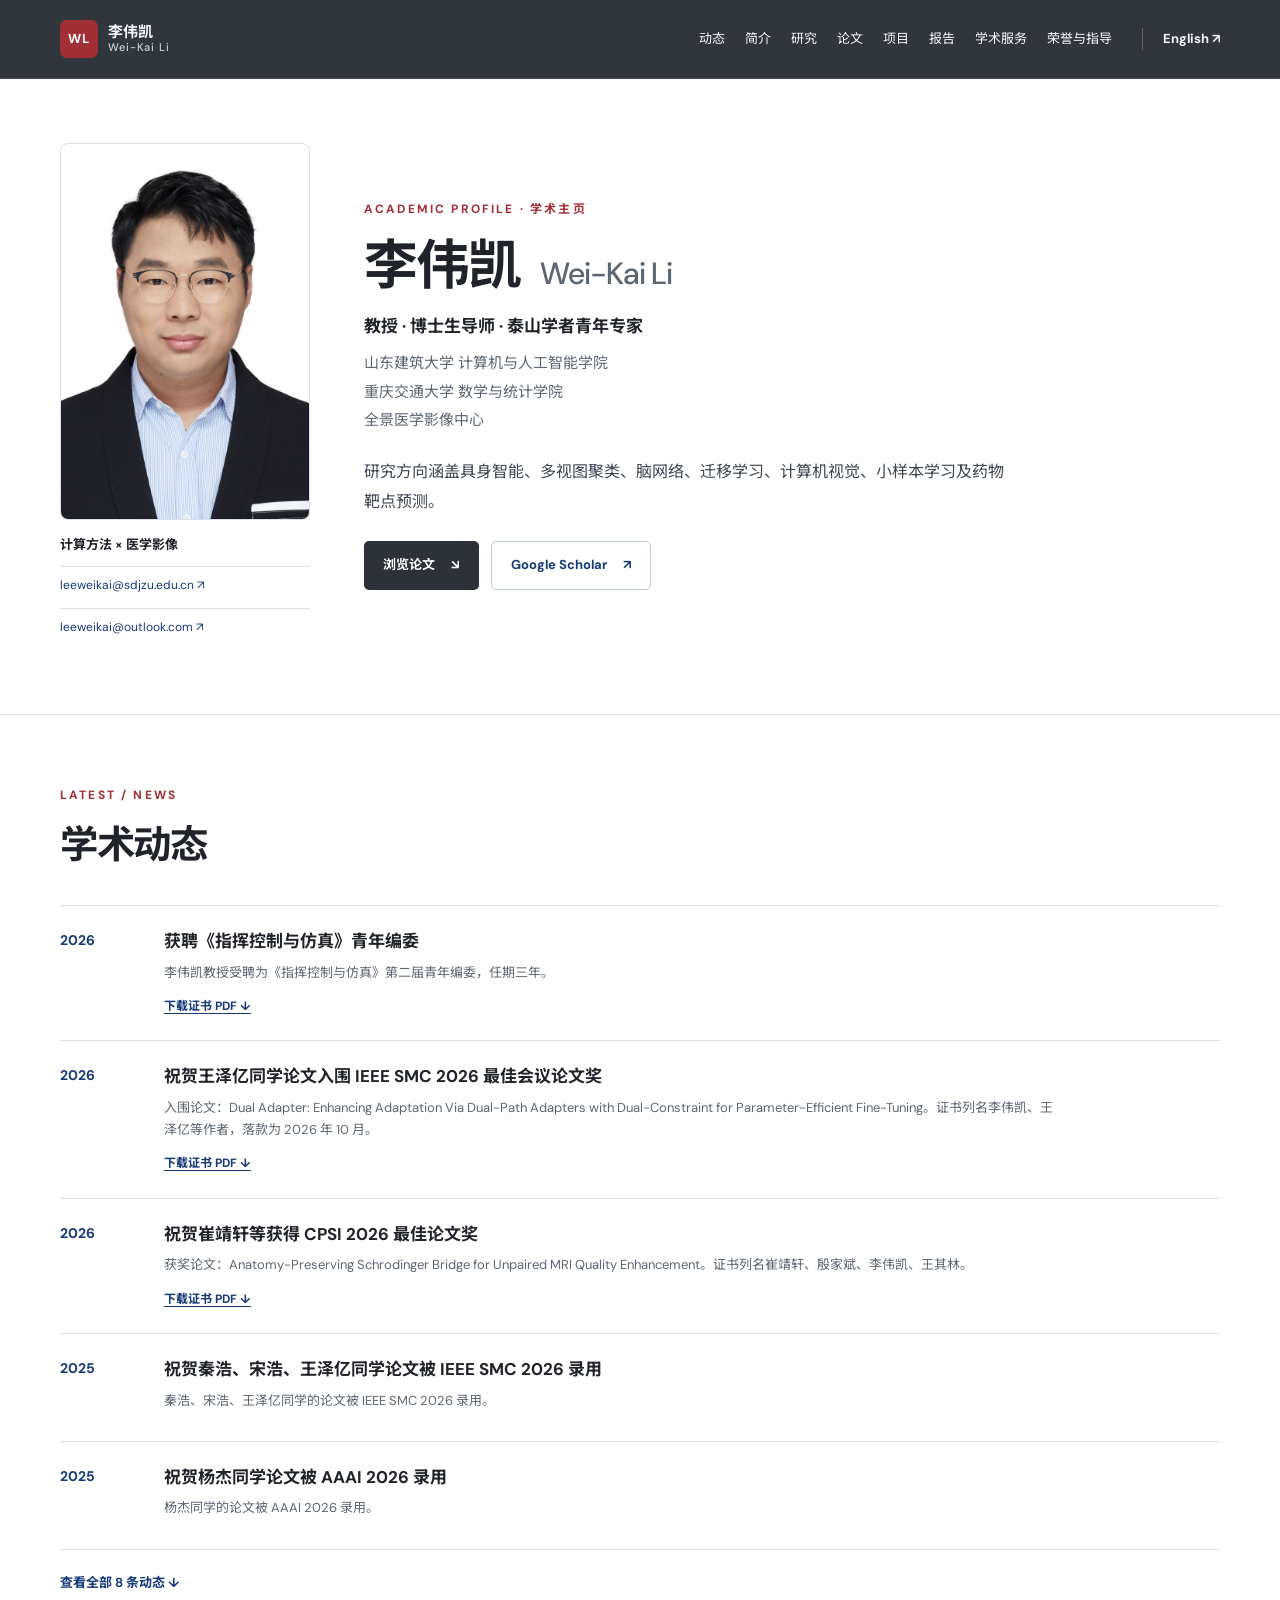
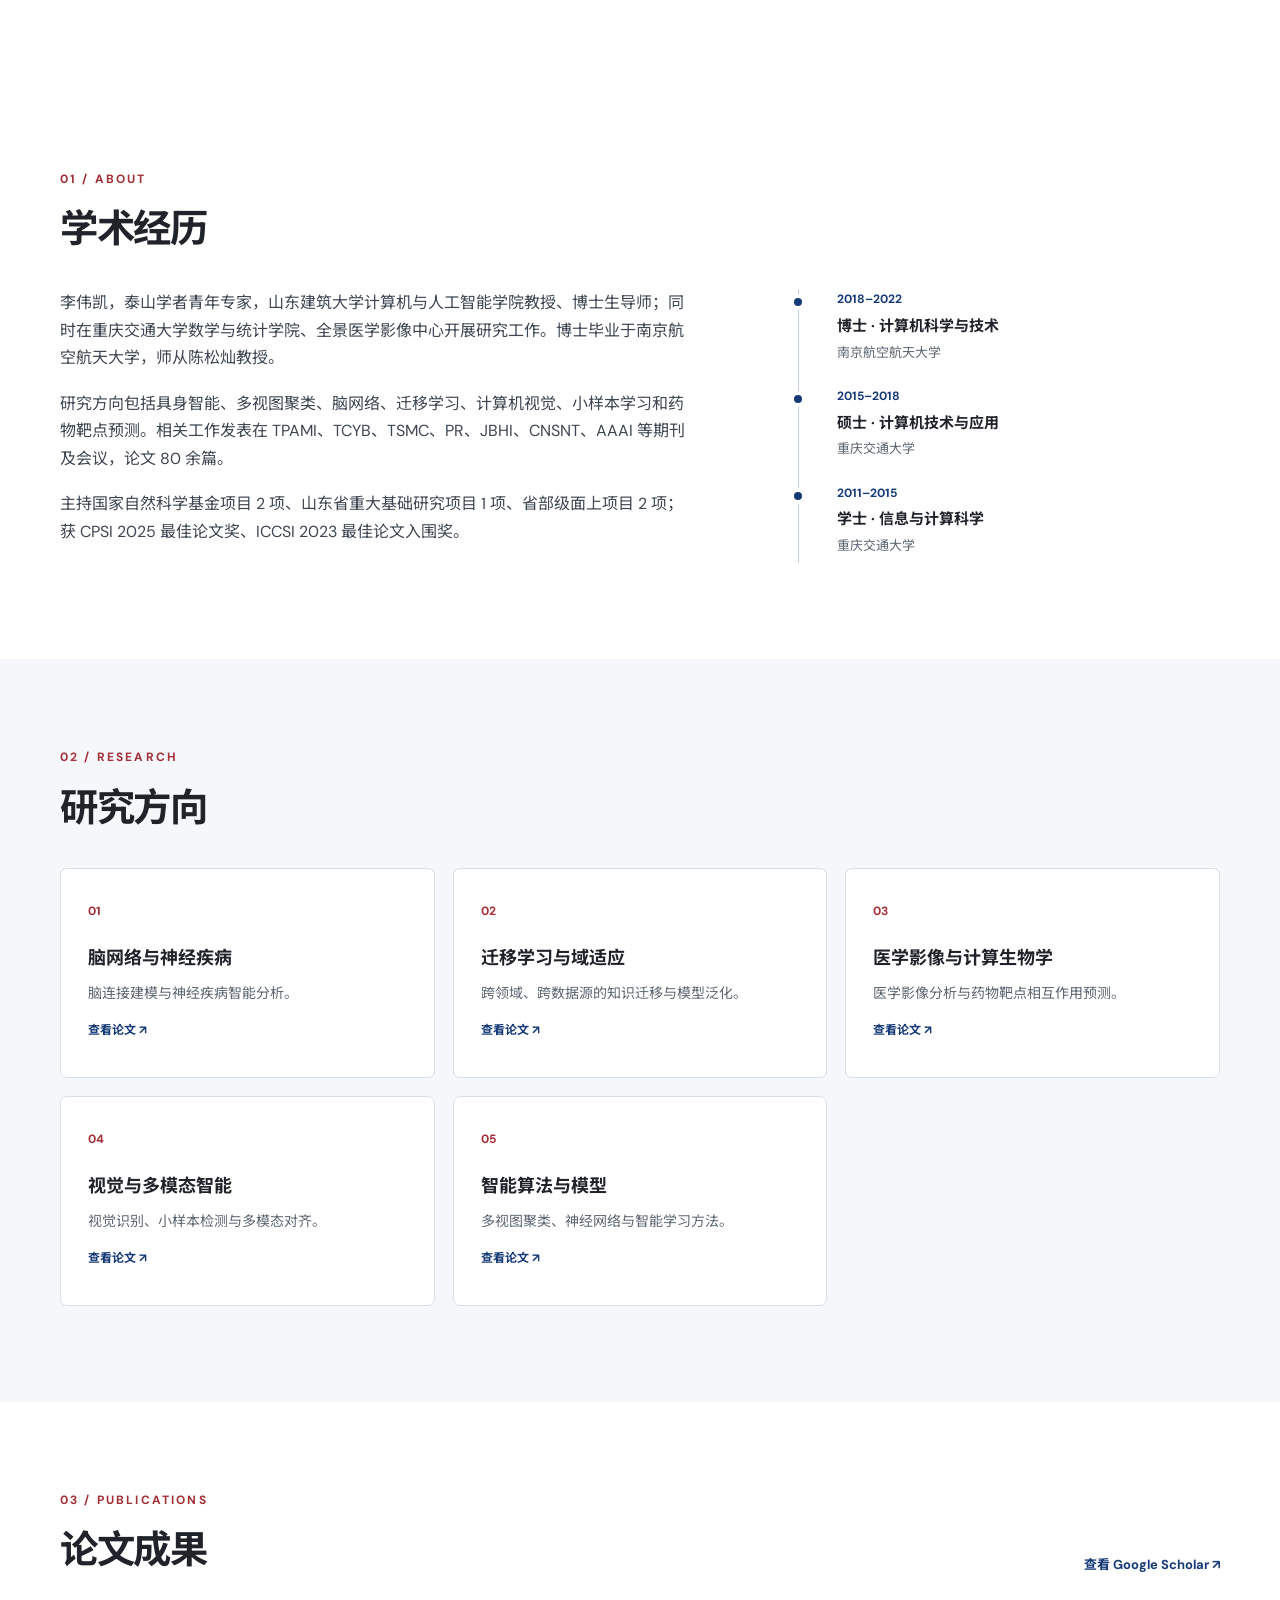
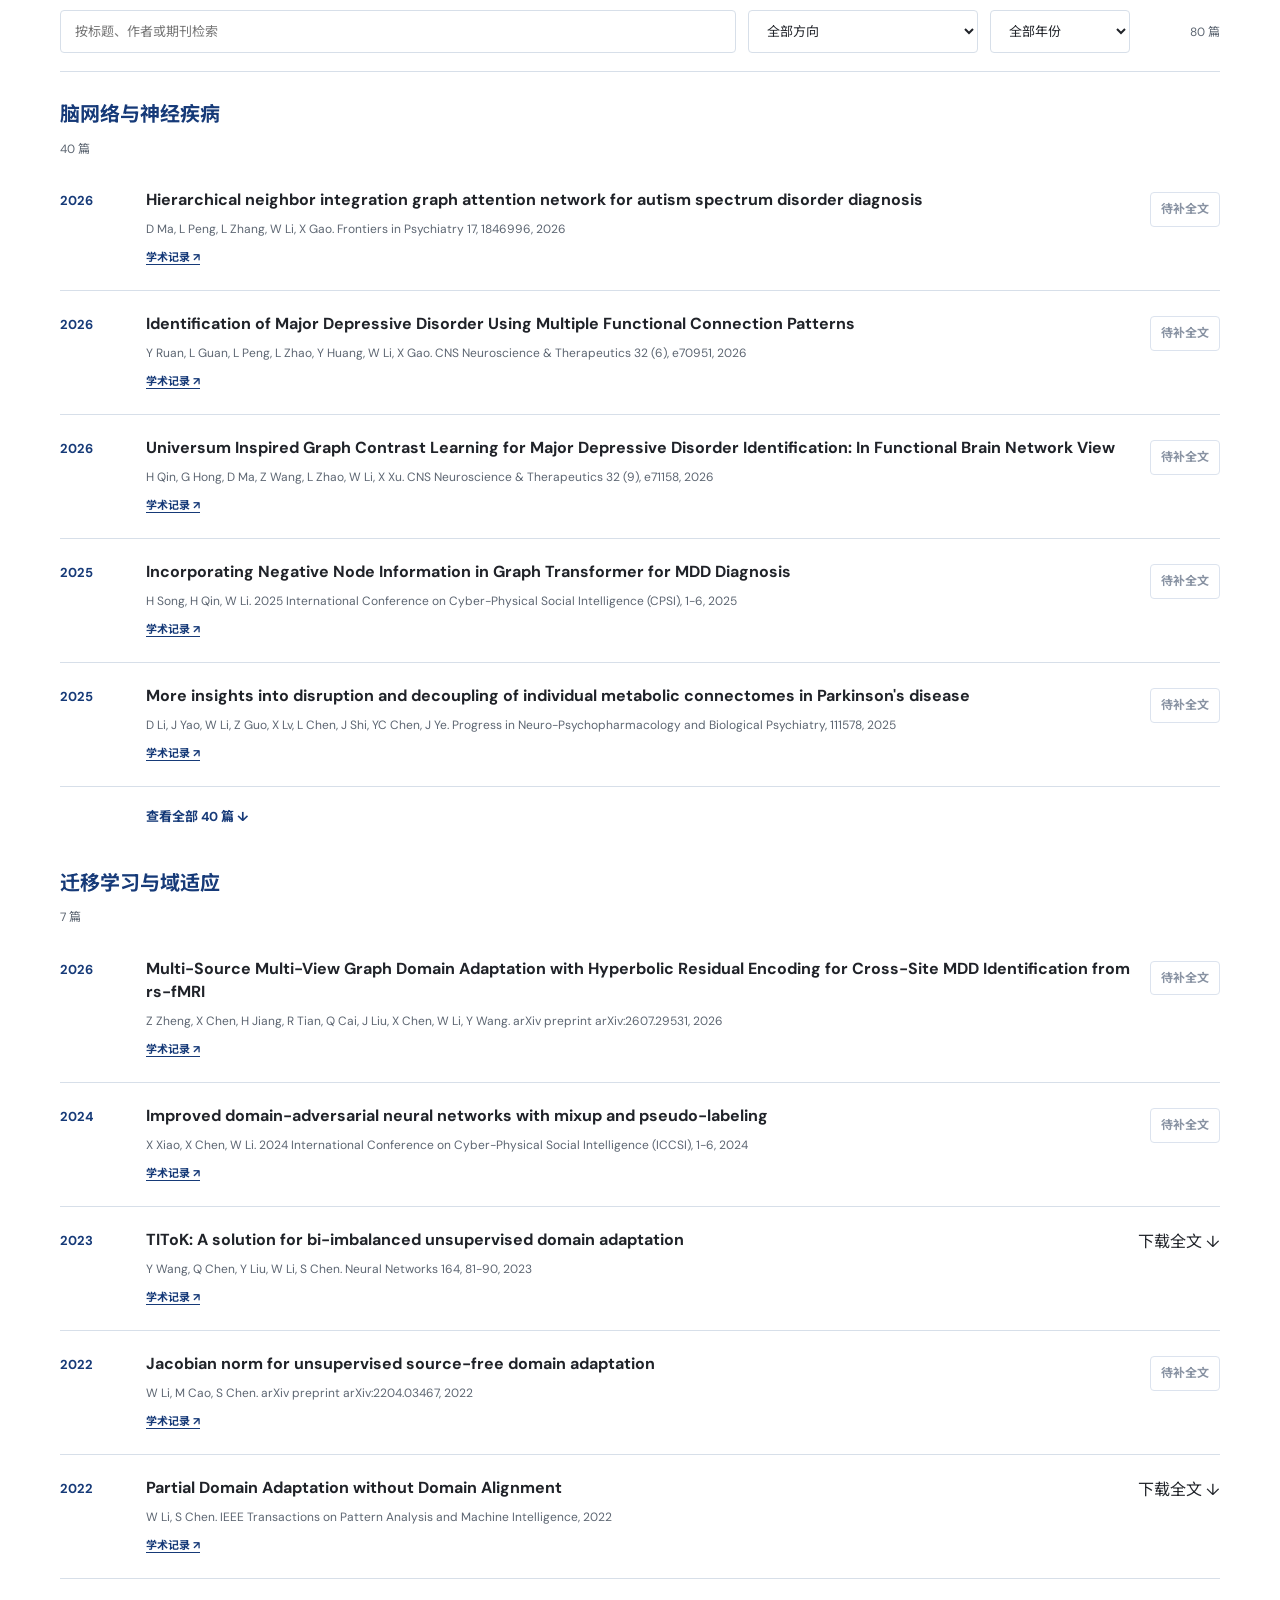
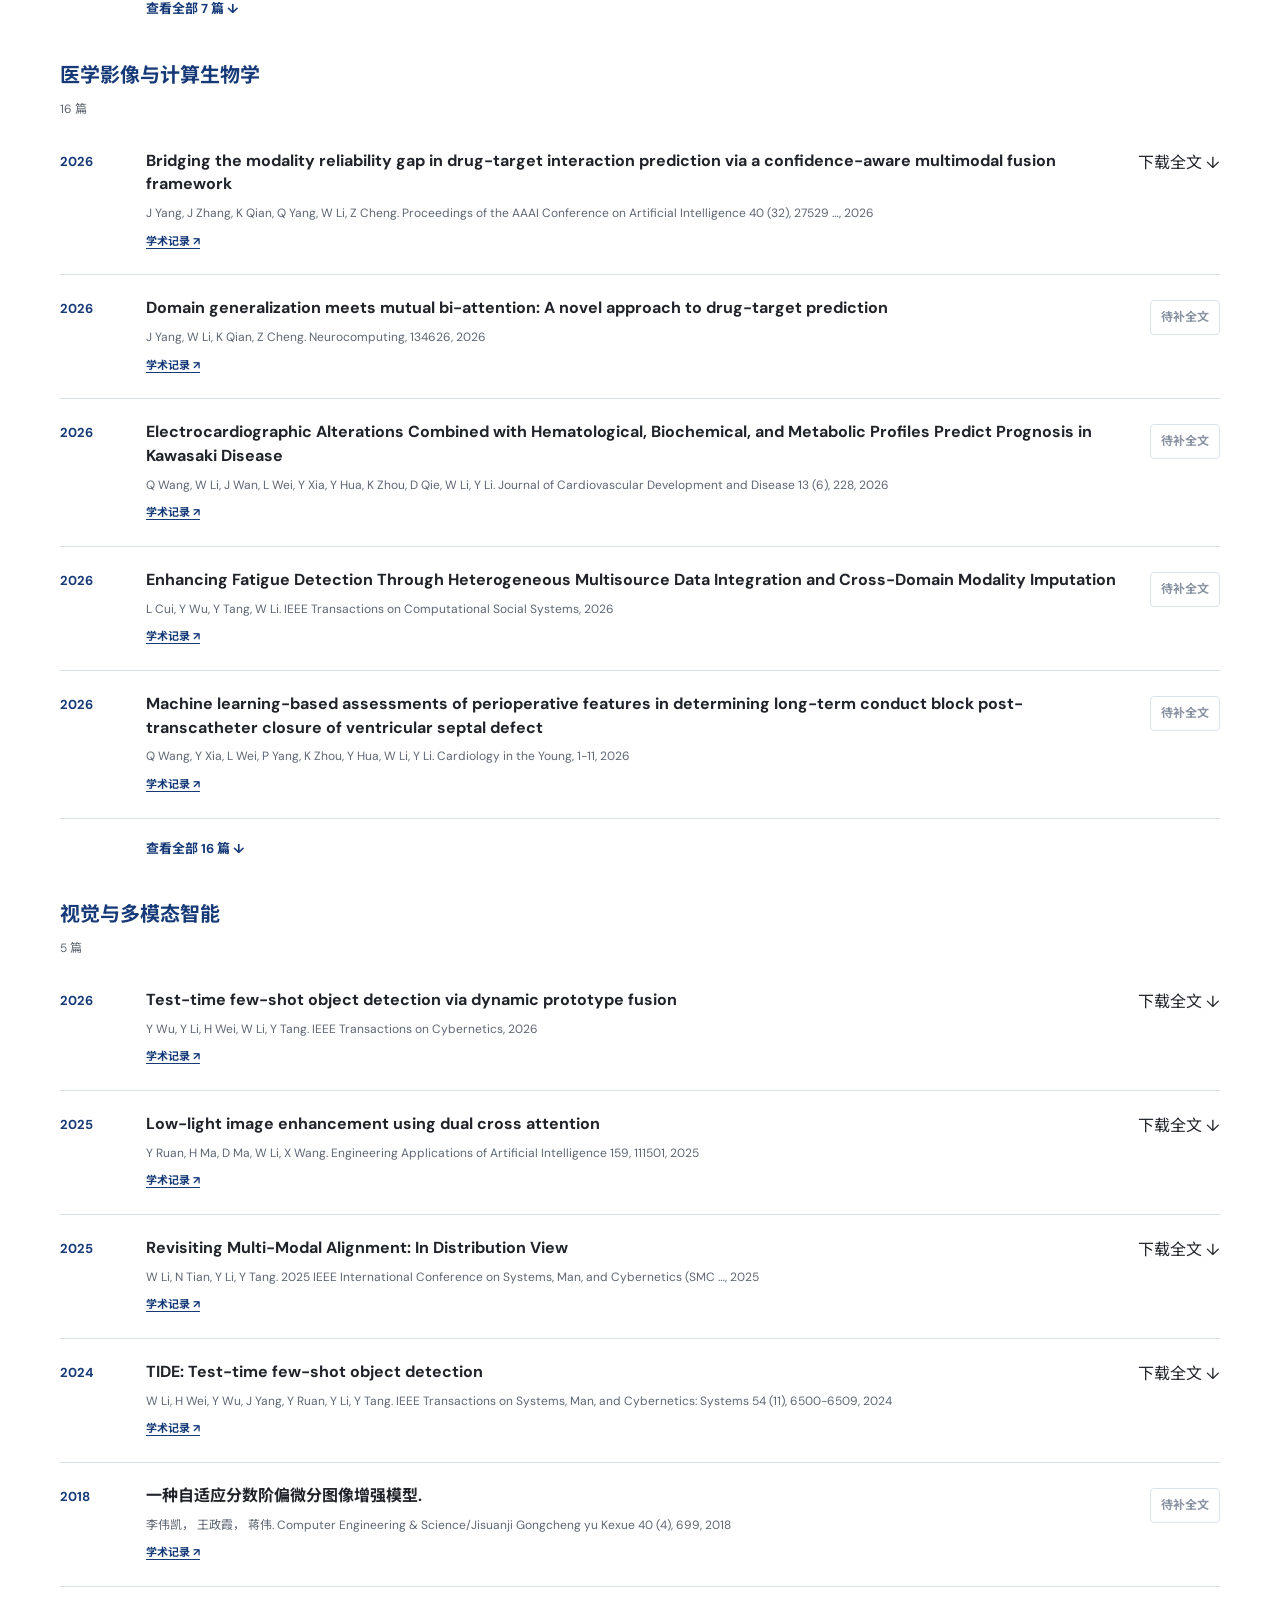
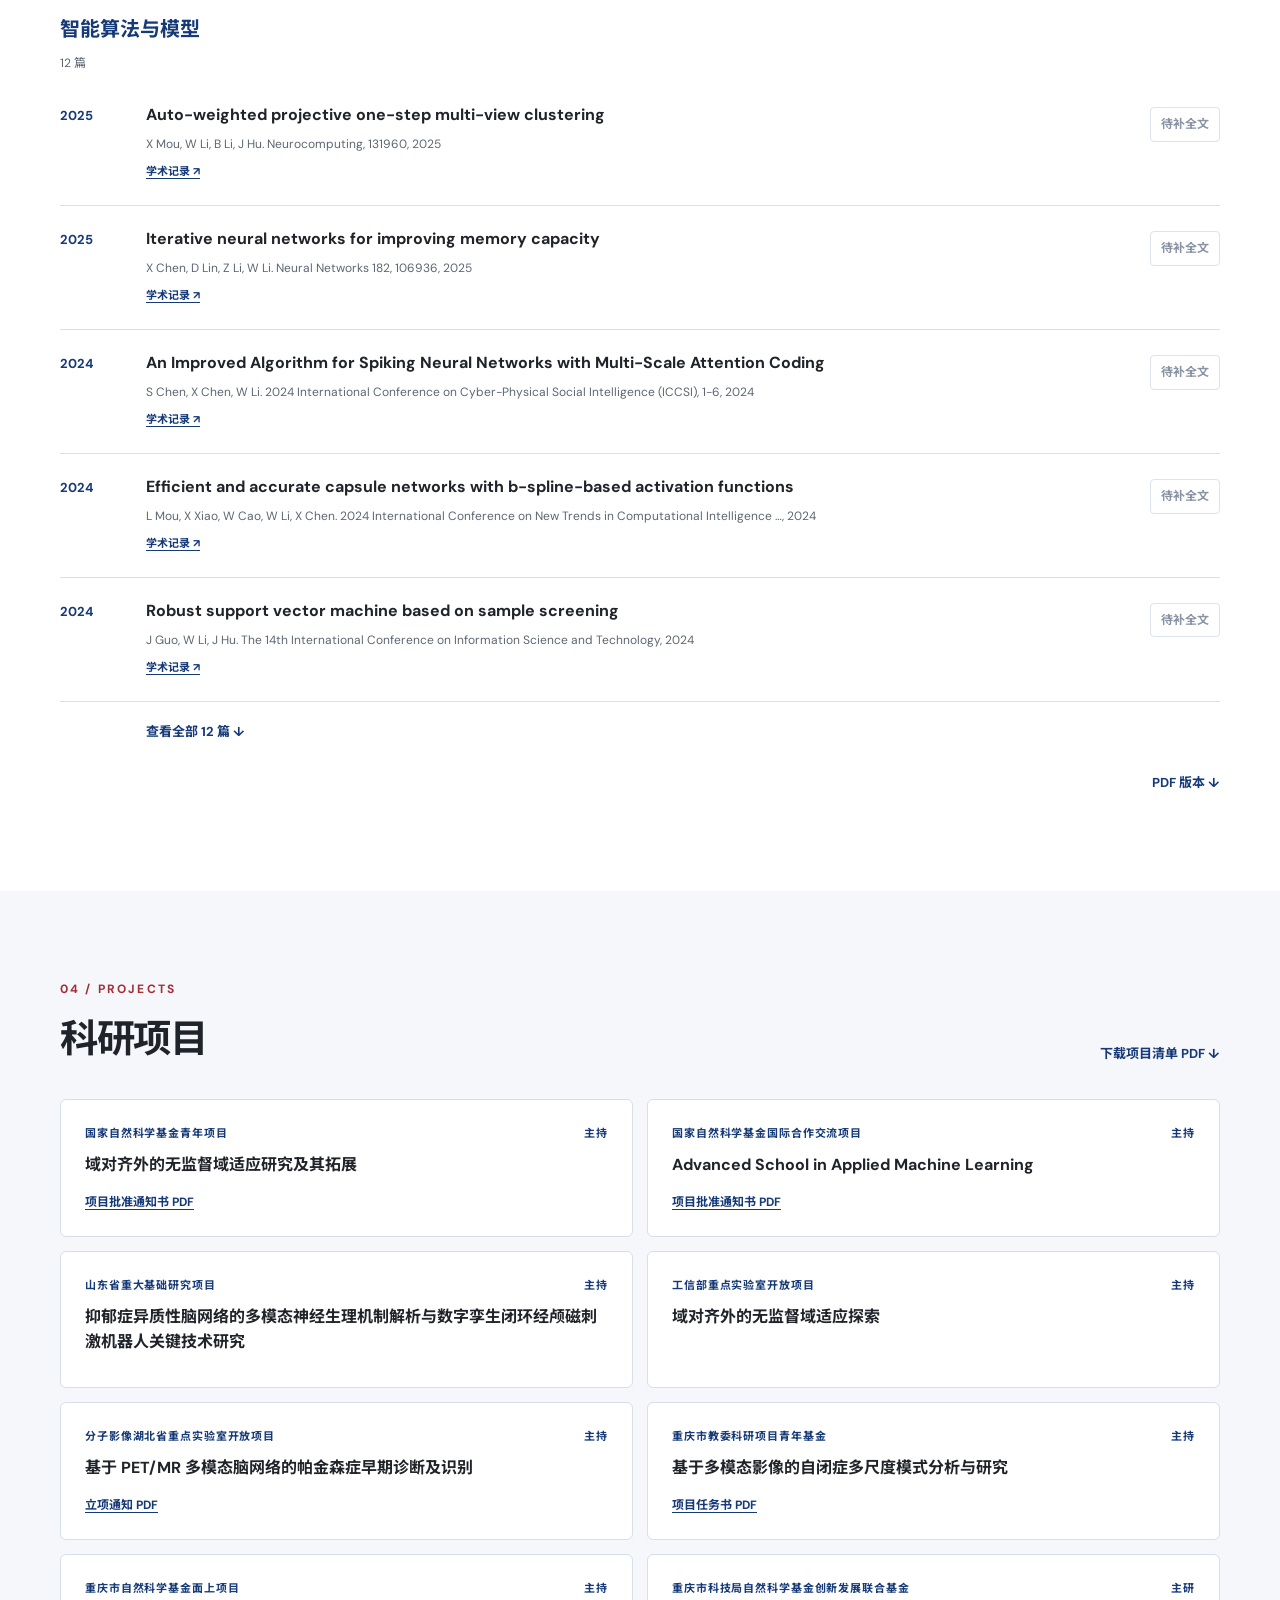
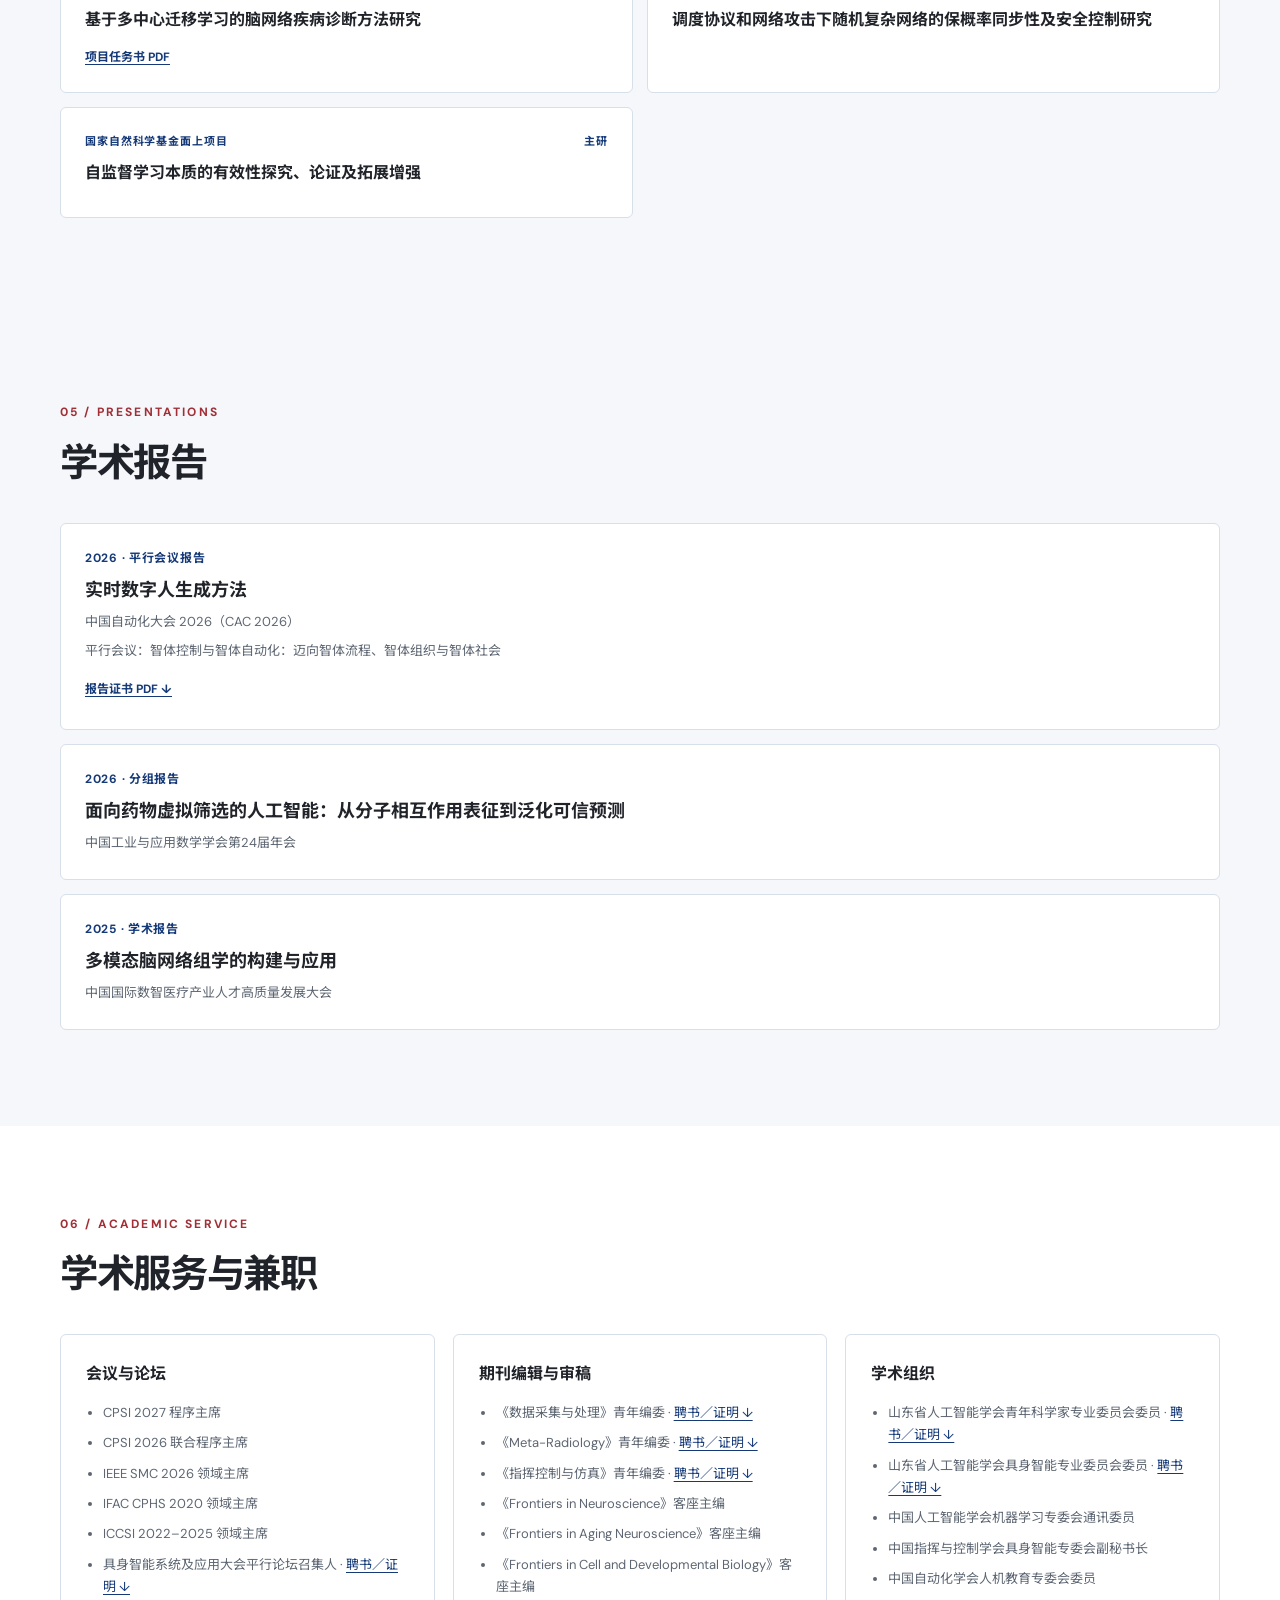
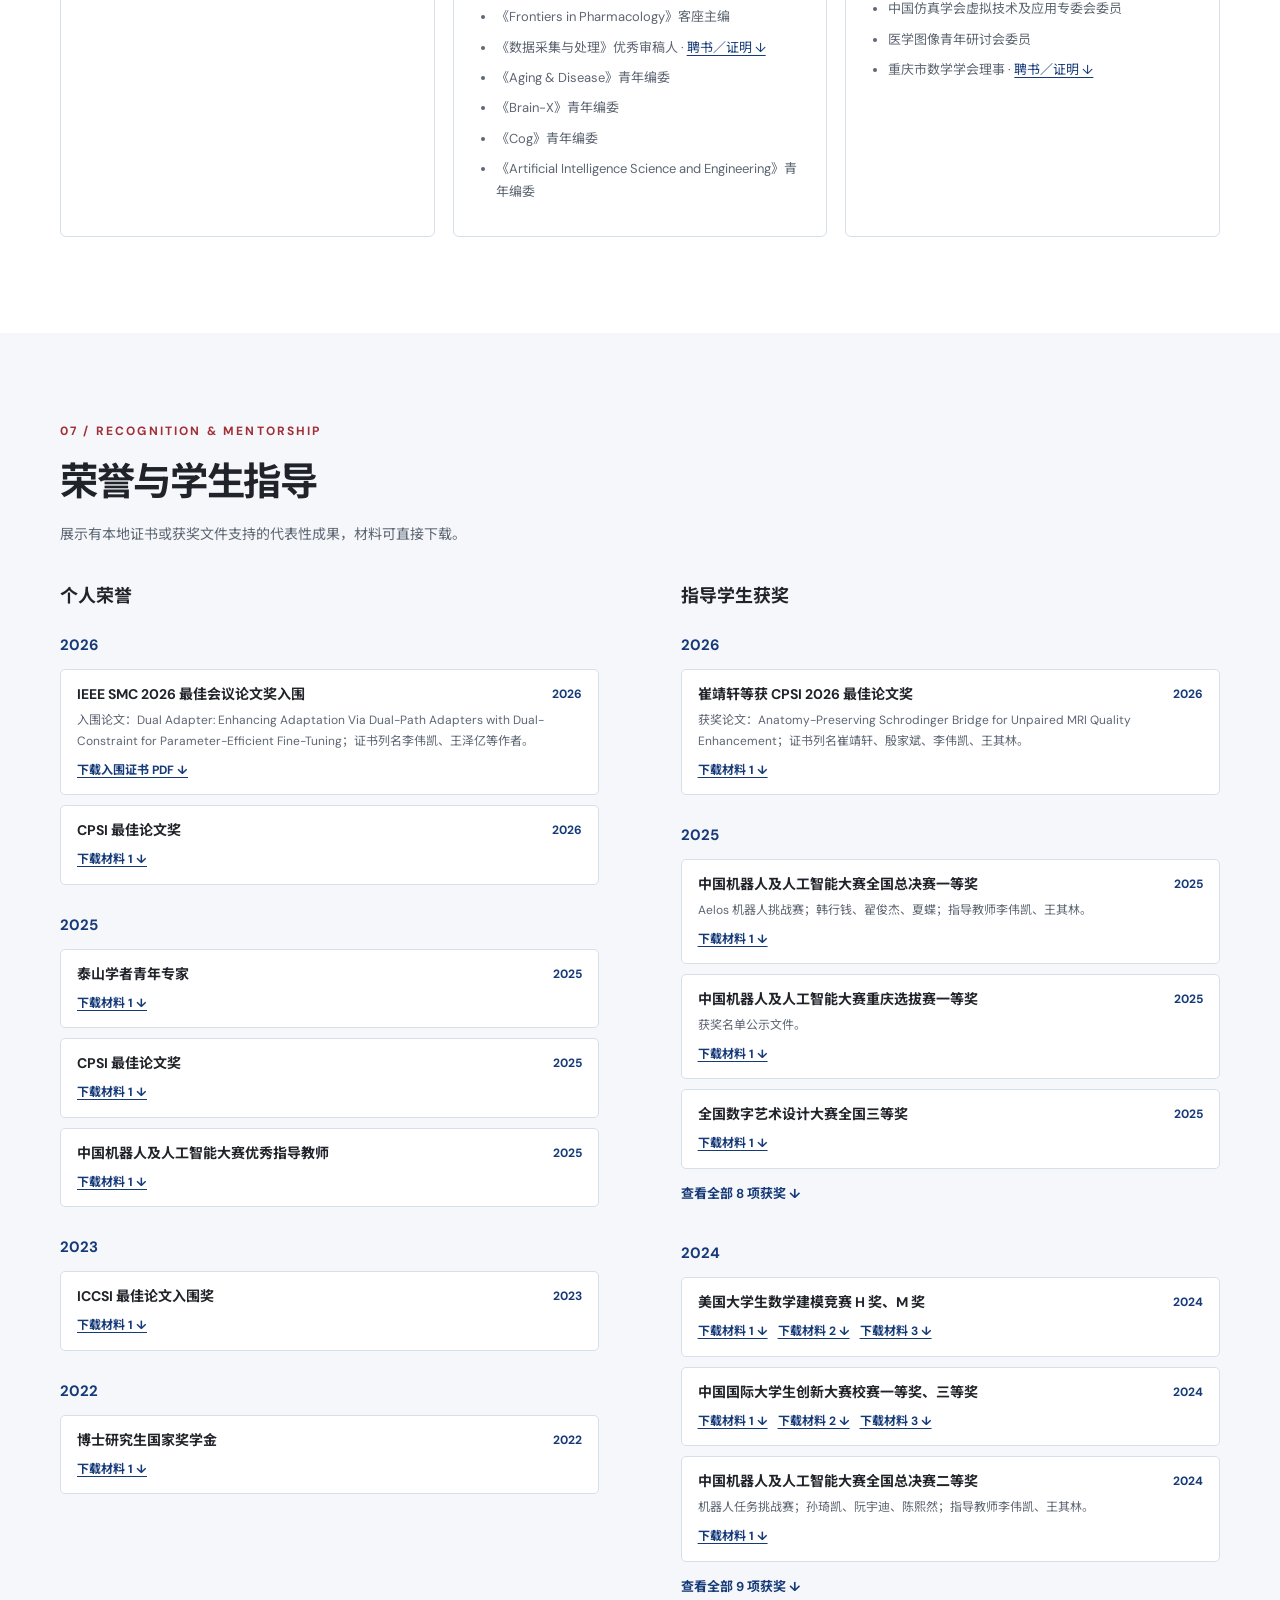
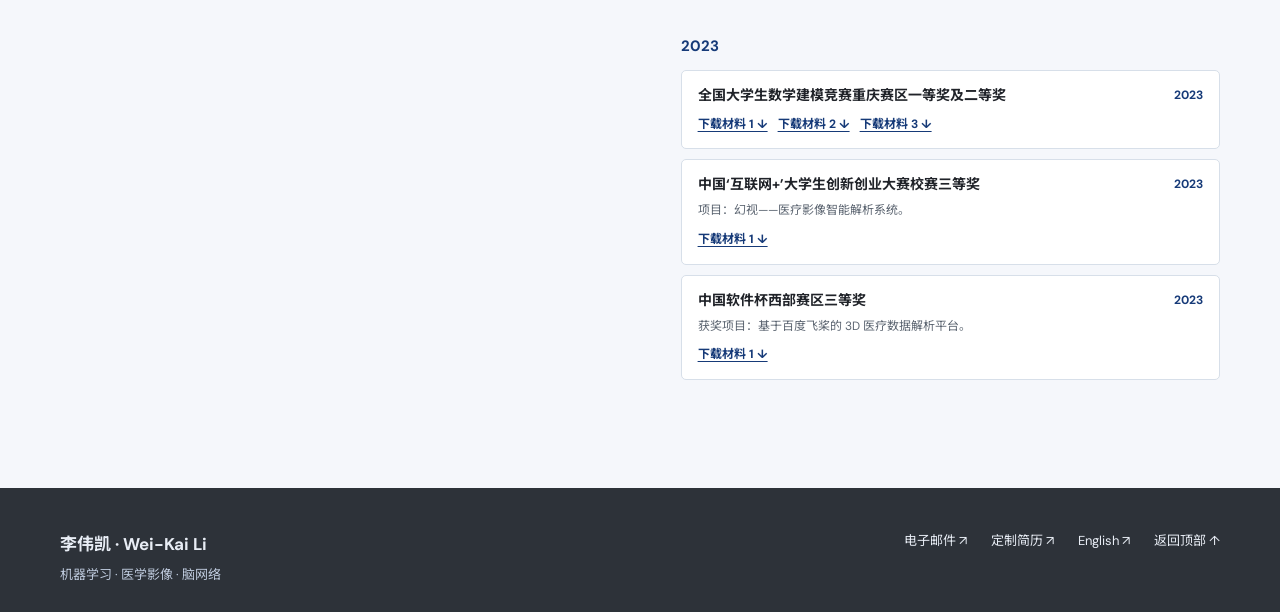
==== cn/index.html @ 5edfce04 "Correct digital healthcare conference presentation year to 2025" ====
<!doctype html>
<html lang="zh-CN">
<head>
  <meta charset="utf-8">
  <meta name="viewport" content="width=device-width, initial-scale=1">
  <meta name="description" content="李伟凯教授个人学术主页：研究方向、论文、科研项目、学术服务、获奖及学生指导成果。">
  <meta name="theme-color" content="#2d3239">
  <title>李伟凯 | 学术主页</title>
  <link rel="stylesheet" href="../styles.css?v=20261101b">
</head>
<body>
  <a class="skip-link" href="#main">跳转到正文</a>
  <header class="site-header">
    <div class="shell header-inner">
      <a class="brand" href="#top" aria-label="李伟凯主页"><span class="brand-mark">WL</span><span>李伟凯 <small>Wei-Kai Li</small></span></a>
      <nav class="main-nav" aria-label="主导航">
        <a href="#news">动态</a><a href="#about">简介</a><a href="#research">研究</a><a href="#publications">论文</a><a href="#projects">项目</a><a href="#presentations">报告</a><a href="#service">学术服务</a><a href="#awards">荣誉与指导</a>
      </nav>
      <a class="language-switch" href="../" lang="en">English <span aria-hidden="true">↗</span></a>
    </div>
  </header>

  <main id="main">
    <section class="hero" id="top">
      <div class="shell hero-grid">
        <div>
          <p class="eyebrow">ACADEMIC PROFILE · 学术主页</p>
          <h1>李伟凯 <span>Wei-Kai Li</span></h1>
          <p class="hero-role">教授 · 博士生导师 · 泰山学者青年专家</p>
          <p class="hero-affiliation">山东建筑大学 计算机与人工智能学院<br>重庆交通大学 数学与统计学院<br>全景医学影像中心</p>
          <p class="hero-summary">研究方向涵盖具身智能、多视图聚类、脑网络、迁移学习、计算机视觉、小样本学习及药物靶点预测。</p>
          <div class="hero-actions">
            <a class="button button-primary" href="#publications">浏览论文 <span aria-hidden="true">↘</span></a>
            <a class="button button-ghost" href="https://scholar.google.com/citations?user=XEfV8mkAAAAJ&amp;hl=zh-CN" target="_blank" rel="noopener noreferrer">Google Scholar <span aria-hidden="true">↗</span></a>
          </div>
        </div>
        <aside class="hero-card" aria-label="联系方式与资料">

          <img class="profile-photo" src="../assets/profile.jpeg?v=20261004m" alt="李伟凯教授照片" width="1279" height="1929">
          <p>计算方法 × 医学影像</p>
          <div class="hero-card-links"><a href="mailto:leeweikai@sdjzu.edu.cn">leeweikai@sdjzu.edu.cn ↗</a><a href="mailto:leeweikai@outlook.com">leeweikai@outlook.com ↗</a></div>
        </aside>
      </div>
    </section>

    <section class="section news-section" id="news"><div class="shell"><div class="section-heading"><p class="eyebrow">LATEST / NEWS</p><h2>学术动态</h2></div><div class="news-list" id="news-list"></div></div></section>

    <section class="section" id="about"><div class="shell"><div class="section-heading"><p class="eyebrow">01 / ABOUT</p><h2>学术经历</h2></div><div class="about-grid"><div class="body-copy"><p>李伟凯，泰山学者青年专家，山东建筑大学计算机与人工智能学院教授、博士生导师；同时在重庆交通大学数学与统计学院、全景医学影像中心开展研究工作。博士毕业于南京航空航天大学，师从陈松灿教授。</p><p>研究方向包括具身智能、多视图聚类、脑网络、迁移学习、计算机视觉、小样本学习和药物靶点预测。相关工作发表在 TPAMI、TCYB、TSMC、PR、JBHI、CNSNT、AAAI 等期刊及会议，论文 80 余篇。</p><p>主持国家自然科学基金项目 2 项、山东省重大基础研究项目 1 项、省部级面上项目 2 项；获 CPSI 2025 最佳论文奖、ICCSI 2023 最佳论文入围奖。</p></div><div class="timeline" id="education-list"></div></div></div></section>

    <section class="section section-tint" id="research"><div class="shell"><div class="section-heading"><p class="eyebrow">02 / RESEARCH</p><h2>研究方向</h2></div><div class="topic-grid"><a class="topic-card" href="#papers-brain" data-area="brain"><span>01</span><h3>脑网络与神经疾病</h3><p>脑连接建模与神经疾病智能分析。</p><span class="topic-link">查看论文 ↗</span></a><a class="topic-card" href="#papers-domain" data-area="domain"><span>02</span><h3>迁移学习与域适应</h3><p>跨领域、跨数据源的知识迁移与模型泛化。</p><span class="topic-link">查看论文 ↗</span></a><a class="topic-card" href="#papers-medical" data-area="medical"><span>03</span><h3>医学影像与计算生物学</h3><p>医学影像分析与药物靶点相互作用预测。</p><span class="topic-link">查看论文 ↗</span></a><a class="topic-card" href="#papers-vision" data-area="vision"><span>04</span><h3>视觉与多模态智能</h3><p>视觉识别、小样本检测与多模态对齐。</p><span class="topic-link">查看论文 ↗</span></a><a class="topic-card" href="#papers-methods" data-area="methods"><span>05</span><h3>智能算法与模型</h3><p>多视图聚类、神经网络与智能学习方法。</p><span class="topic-link">查看论文 ↗</span></a></div></div></section>

    <section class="section" id="publications"><div class="shell"><div class="section-heading section-heading-split"><div><p class="eyebrow">03 / PUBLICATIONS</p><h2>论文成果</h2></div><a class="text-link" href="https://scholar.google.com/citations?user=XEfV8mkAAAAJ&amp;hl=zh-CN" target="_blank" rel="noopener noreferrer">查看 Google Scholar ↗</a></div><div class="filter-bar"><label class="search-box"><span class="sr-only">检索论文</span><input id="pub-search" type="search" placeholder="按标题、作者或期刊检索"></label><label class="area-box"><span class="sr-only">研究方向</span><select id="pub-area"><option value="all">全部方向</option></select></label><label class="year-box"><span class="sr-only">年份</span><select id="pub-year"><option value="all">全部年份</option></select></label><span class="result-count" id="pub-count"></span></div><div class="publication-list" id="publication-list"></div><div class="section-end"><a class="text-link" href="../assets/missing-papers.pdf" download>PDF 版本 ↓</a></div></div></section>

    <section class="section section-tint" id="projects"><div class="shell"><div class="section-heading section-heading-split"><div><p class="eyebrow">04 / PROJECTS</p><h2>科研项目</h2></div><a class="text-link" href="../assets/projects.pdf" download>下载项目清单 PDF ↓</a></div><div class="project-list" id="project-list"></div></div></section>

    <section class="section section-tint" id="presentations"><div class="shell"><div class="section-heading"><p class="eyebrow">05 / PRESENTATIONS</p><h2>学术报告</h2></div><div class="presentation-list" id="presentation-list"></div></div></section>

    <section class="section" id="service"><div class="shell"><div class="section-heading"><p class="eyebrow">06 / ACADEMIC SERVICE</p><h2>学术服务与兼职</h2></div><div class="service-grid" id="service-list"></div></div></section>

    <section class="section section-tint" id="awards"><div class="shell"><div class="section-heading"><p class="eyebrow">07 / RECOGNITION & MENTORSHIP</p><h2>荣誉与学生指导</h2><p class="section-intro">展示有本地证书或获奖文件支持的代表性成果，材料可直接下载。</p></div><div class="awards-columns"><div><h3 class="subheading">个人荣誉</h3><div class="award-list" id="personal-awards"></div></div><div><h3 class="subheading">指导学生获奖</h3><div class="award-list" id="student-awards"></div></div></div></div></section>
  </main>

  <footer class="site-footer"><div class="shell footer-inner"><div><strong>李伟凯 · Wei-Kai Li</strong><p>机器学习 · 医学影像 · 脑网络</p></div><div><a href="mailto:leeweikai@sdjzu.edu.cn">电子邮件 ↗</a><a href="../cv-builder/?lang=zh">定制简历 ↗</a><a href="../">English ↗</a><a href="#top">返回顶部 ↑</a></div></div></footer>
  <script src="../data.js?v=20261101d"></script><script src="../app.js?v=20261101b"></script>
</body>
</html>
---- styles.css ----
@import url('https://fonts.googleapis.com/css2?family=DM+Sans:wght@400;500;600;700&family=Noto+Sans+SC:wght@400;500;600;700&display=swap');

:root{--ink:#202329;--deep:#2d3239;--muted:#5d6672;--line:#d7dfe9;--paper:#fff;--mist:#f5f7fb;--accent:#a12f35;--blue:#163a78;--max:1160px}
*{box-sizing:border-box}html{scroll-behavior:smooth}body{margin:0;color:var(--ink);background:var(--paper);font-family:'DM Sans','Noto Sans SC',system-ui,sans-serif;line-height:1.72}a{color:inherit;text-decoration:none}button,input,select{font:inherit}button{cursor:pointer}.shell{width:min(var(--max),calc(100% - 48px));margin:auto}.sr-only{position:absolute;width:1px;height:1px;padding:0;margin:-1px;overflow:hidden;clip:rect(0,0,0,0);white-space:nowrap;border:0}.skip-link{position:absolute;top:-60px;left:12px;background:#fff;padding:8px 12px;z-index:20}.skip-link:focus{top:10px}a:focus-visible,input:focus-visible,select:focus-visible{outline:3px solid var(--accent);outline-offset:3px}
.site-header{position:sticky;top:0;z-index:10;background:rgba(255,255,255,.94);border-bottom:1px solid rgba(32,35,41,.12);backdrop-filter:blur(14px)}.header-inner{min-height:78px;display:flex;align-items:center;gap:30px}.brand{display:flex;align-items:center;gap:10px;font-size:15px;font-weight:700;line-height:1.2;white-space:nowrap}.brand small{display:block;color:var(--muted);font-size:11px;font-weight:500;letter-spacing:.08em}.brand-mark{display:grid;place-items:center;width:38px;height:38px;border-radius:7px;background:var(--deep);color:white;font-size:13px;letter-spacing:.04em}.main-nav{display:flex;align-items:center;gap:20px;margin-left:auto;font-size:13px;color:#dce3ee}.main-nav a:hover,.language-switch:hover,.text-link:hover{color:var(--blue)}.language-switch{font-size:13px;font-weight:700;white-space:nowrap;padding-left:20px;border-left:1px solid var(--line)}
.hero{color:#fff;background:radial-gradient(circle at 83% 5%,rgba(43,80,143,.32),transparent 33%),linear-gradient(135deg,#2d3239 0%,#303d55 64%,#253b5b 100%);overflow:hidden}.hero-grid{display:grid;grid-template-columns:minmax(0,1.4fr) minmax(300px,.78fr);gap:8%;align-items:center;min-height:600px;padding-top:82px;padding-bottom:85px}.eyebrow{margin:0 0 16px;color:#a12f35;font-size:12px;font-weight:700;letter-spacing:.18em}.hero .eyebrow{color:#f0b6ba}.hero h1{margin:0 0 12px;font-size:clamp(48px,5.4vw,78px);line-height:1.12;letter-spacing:-.055em}.hero h1 span{display:block;margin-top:12px;color:#c8d5eb;font-size:clamp(27px,3.1vw,42px);font-weight:500;letter-spacing:-.025em}.hero-role{margin:22px 0 8px;font-size:19px;font-weight:700}.hero-affiliation{margin:0;color:#dce3ee;font-size:15px;line-height:1.9}.hero-summary{max-width:650px;margin:27px 0 30px;color:#e8edf5;font-size:17px;line-height:1.9}.hero-actions{display:flex;gap:12px;flex-wrap:wrap}.button{display:inline-flex;align-items:center;gap:16px;padding:12px 19px;border-radius:5px;font-size:13px;font-weight:700;transition:transform .2s,background .2s}.button:hover{transform:translateY(-2px)}.button-primary{color:var(--deep);background:#a12f35}.button-primary:hover{background:#bb4149}.button-ghost{border:1px solid rgba(255,255,255,.4);color:white}.button-ghost:hover{background:rgba(255,255,255,.1)}.hero-card{min-height:390px;padding:30px 28px;background:rgba(255,255,255,.09);border:1px solid rgba(255,255,255,.18);border-radius:10px;box-shadow:0 20px 70px rgba(0,0,0,.13)}.hero-card-top{display:flex;justify-content:space-between;color:#dce3ee;font-size:10px;font-weight:700;letter-spacing:.16em}.hero-card-dot{width:7px;height:7px;border-radius:50%;background:#c14a52;box-shadow:0 0 0 6px rgba(193,74,82,.14)}.research-visual{position:relative;height:170px;margin:24px 0 8px;border:1px solid rgba(255,255,255,.11);border-radius:5px;background:radial-gradient(circle at 50% 50%,rgba(60,101,169,.18),transparent 60%),linear-gradient(90deg,transparent 49.7%,rgba(255,255,255,.09) 50%,transparent 50.3%),linear-gradient(0deg,transparent 49.7%,rgba(255,255,255,.09) 50%,transparent 50.3%);overflow:hidden}.research-visual:before,.research-visual:after{content:"";position:absolute;inset:25px 45px;border:1px solid rgba(142,169,210,.25);border-radius:50%;transform:rotate(22deg)}.research-visual:after{inset:40px 23px;transform:rotate(-24deg)}.research-visual span{position:absolute;width:10px;height:10px;border-radius:50%;background:#a12f35;box-shadow:0 0 0 5px rgba(161,47,53,.14)}.research-visual span:nth-child(1){top:22%;left:49%}.research-visual span:nth-child(2){top:39%;left:29%}.research-visual span:nth-child(3){top:70%;left:35%}.research-visual span:nth-child(4){top:61%;left:71%}.research-visual span:nth-child(5){top:27%;left:72%}.research-visual span:nth-child(6){top:75%;left:56%}.research-visual span:nth-child(7){top:49%;left:50%;width:15px;height:15px;background:#4d72ab}.hero-card p{margin:16px 0 13px;font-size:17px;font-weight:700}.hero-card-links{display:grid;gap:4px}.hero-card-links a{padding:8px 0;border-top:1px solid rgba(255,255,255,.15);font-size:13px;color:#e8edf5}.hero-card-links a:hover{color:#f0b6ba}
.section{padding:88px 0 96px;scroll-margin-top:78px}.section-tint{background:var(--mist)}.section-heading{margin-bottom:34px}.section-heading h2{margin:0;font-size:clamp(30px,3vw,42px);letter-spacing:-.035em;line-height:1.3}.section-heading-split{display:flex;justify-content:space-between;align-items:end;gap:24px}.section-intro{max-width:700px;margin:15px 0 0;color:var(--muted);font-size:14px}.text-link{color:var(--blue);font-size:13px;font-weight:700;white-space:nowrap}.about-grid{display:grid;grid-template-columns:1.2fr .8fr;gap:9%}.body-copy{font-size:16px;color:#3e4652}.body-copy p{margin:0 0 18px}.timeline{padding-left:22px;border-left:1px solid #c6cfdd}.timeline-item{position:relative;padding:0 0 22px 16px}.timeline-item:last-child{padding-bottom:0}.timeline-item:before{content:"";position:absolute;width:8px;height:8px;left:-27px;top:9px;border-radius:50%;background:var(--blue);box-shadow:0 0 0 4px var(--paper)}.timeline-year{color:var(--blue);font-size:12px;font-weight:700}.timeline-item h3{margin:4px 0 2px;font-size:15px}.timeline-item p{margin:0;color:var(--muted);font-size:13px}.topic-grid{display:grid;grid-template-columns:repeat(3,1fr);gap:18px}.topic-grid .topic-card{display:block;padding:27px;background:white;border:1px solid var(--line);border-radius:7px;min-height:210px}.topic-grid span{color:#a12f35;font-size:12px;font-weight:700}.topic-grid h3{margin:22px 0 10px;font-size:18px;line-height:1.45}.topic-grid p{margin:0;color:var(--muted);font-size:14px}
.filter-bar{display:flex;gap:12px;align-items:center;margin:0 0 18px}.search-box{flex:1}.search-box input,.year-box select,.area-box select{height:43px;width:100%;padding:0 14px;border:1px solid var(--line);border-radius:4px;background:#fff;color:var(--ink);font-size:13px}.year-box{width:140px}.area-box{width:230px}.result-count{min-width:78px;color:var(--muted);font-size:12px;text-align:right}.publication-list{border-top:1px solid var(--line)}.publication-group{padding-top:25px}.publication-group h3{margin:0 0 7px;color:var(--blue);font-size:20px}.publication-group>p{margin:0 0 8px;color:var(--muted);font-size:12px}.publication{display:grid;grid-template-columns:68px minmax(0,1fr) auto;gap:18px;align-items:start;padding:21px 0;border-bottom:1px solid var(--line)}.publication-year{padding-top:2px;color:var(--blue);font-size:13px;font-weight:700}.publication h4{margin:0;font-size:16px;line-height:1.48;font-weight:700}.publication p{margin:8px 0 0;color:var(--muted);font-size:12px;line-height:1.65}.publication-source{display:inline-block;margin-top:8px;color:var(--blue);font-size:11px;font-weight:700;text-decoration:underline;text-underline-offset:3px}.publication-type{display:inline-block;margin-top:9px;color:#a12f35;font-size:11px;font-weight:700;letter-spacing:.04em}.download-link{margin-top:4px;padding:6px 10px;border:1px solid #b8c8e0;border-radius:4px;color:var(--blue);font-size:12px;font-weight:700;white-space:nowrap}.download-link:hover{background:#edf2fa}.download-link.disabled{border-color:#dce3ee;color:#8993a3;cursor:default}.section-end{margin-top:24px;text-align:right}
.project-list{display:grid;grid-template-columns:repeat(2,1fr);gap:14px}.project{padding:24px;background:#fff;border:1px solid var(--line);border-radius:6px}.project-header{display:flex;justify-content:space-between;gap:16px;margin-bottom:10px}.project-header span{color:var(--blue);font-size:11px;font-weight:700;letter-spacing:.08em}.project h3{margin:0 0 8px;font-size:16px;line-height:1.55}.project p{margin:0;color:var(--muted);font-size:13px}.service-grid{display:grid;grid-template-columns:repeat(3,1fr);gap:18px}.service-card{padding:25px;border:1px solid var(--line);border-radius:6px}.service-card h3{margin:0 0 14px;font-size:16px}.service-card ul{margin:0;padding-left:17px}.service-card li{margin-bottom:8px;color:var(--muted);font-size:13px}.service-card li a{color:var(--blue);text-decoration:underline;text-underline-offset:3px}.awards-columns{display:grid;grid-template-columns:1fr 1fr;gap:7%}.subheading{margin:0 0 16px;font-size:18px}.award-list{display:grid;gap:10px}.award{padding:14px 16px;border:1px solid var(--line);border-radius:5px;background:#fff}.award-top{display:flex;justify-content:space-between;gap:12px}.award h4{margin:0;font-size:14px;line-height:1.5}.award-year{color:var(--blue);font-size:12px;font-weight:700;white-space:nowrap}.award p{margin:5px 0 0;color:var(--muted);font-size:12px}.award-files{display:flex;flex-wrap:wrap;gap:10px;margin-top:8px}.award-files a{color:var(--blue);font-size:12px;font-weight:700;text-decoration:underline;text-underline-offset:3px}.site-footer{padding:42px 0 20px;color:#e8edf5;background:var(--deep)}.footer-inner{display:flex;justify-content:space-between;gap:20px}.footer-inner strong{font-size:17px}.footer-inner p{margin:5px 0;color:#bdc9dc;font-size:13px}.footer-inner>div:last-child{display:flex;gap:24px;align-items:start;font-size:13px}.footer-inner a:hover{color:#f0b6ba}.footer-note{margin-top:38px;padding-top:14px;border-top:1px solid rgba(255,255,255,.14);color:#a6b5cb;font-size:11px}
@media(max-width:1000px){.main-nav{gap:12px}.main-nav a{font-size:12px}.hero-grid{gap:4%}.service-grid{grid-template-columns:repeat(2,1fr)}}
@media(max-width:760px){.shell{width:min(var(--max),calc(100% - 32px))}.header-inner{min-height:64px}.main-nav{display:none}.language-switch{margin-left:auto}.hero-grid{grid-template-columns:1fr;gap:35px;padding-top:60px;padding-bottom:60px}.hero-card{min-height:0}.section{padding:64px 0}.about-grid,.topic-grid,.project-list,.service-grid,.awards-columns{grid-template-columns:1fr}.section-heading-split{display:block}.section-heading-split .text-link{display:inline-block;margin-top:18px}.publication{grid-template-columns:50px minmax(0,1fr);gap:12px}.publication .download-link{grid-column:2;justify-self:start;margin-top:0}.filter-bar{flex-wrap:wrap}.area-box{flex:1;min-width:180px}.year-box{width:115px}.result-count{width:100%;text-align:left}.footer-inner{display:block}.footer-inner>div:last-child{margin-top:18px;flex-wrap:wrap}.hero h1{letter-spacing:-.035em}}
@media(prefers-reduced-motion:reduce){html{scroll-behavior:auto}.button{transition:none}}
.news-section{padding-top:70px;padding-bottom:75px}.news-list{border-top:1px solid var(--line)}.news-item{display:grid;grid-template-columns:80px minmax(0,1fr);gap:24px;padding:22px 0;border-bottom:1px solid var(--line)}.news-year{color:var(--blue);font-size:14px;font-weight:700}.news-item h3{margin:0;font-size:17px;line-height:1.55}.news-item p{max-width:900px;margin:7px 0;color:var(--muted);font-size:13px}.news-item a{display:inline-block;color:var(--blue);font-size:12px;font-weight:700;text-decoration:underline;text-underline-offset:3px}@media(max-width:760px){.news-item{grid-template-columns:55px minmax(0,1fr);gap:12px}}
.news-item[hidden]{display:none}.news-toggle{display:block;min-height:44px;margin:12px 0 0;padding:4px 0;border:0;background:none;color:var(--blue);font:inherit;font-size:13px;font-weight:700;text-align:left;cursor:pointer}.news-toggle:hover{text-decoration:underline;text-underline-offset:3px}

/* Academic CV layout: portrait, concise biography, and compact publication lists. */
.hero{color:var(--ink);background:#fff;border-bottom:1px solid var(--line);scroll-margin-top:78px}
.hero-grid{grid-template-columns:250px minmax(0,1fr);gap:54px;min-height:0;padding-top:64px;padding-bottom:68px}
.hero-grid>div:first-child{grid-column:2;grid-row:1}
.hero-card{grid-column:1;grid-row:1;min-height:0;padding:0;background:transparent;border:0;border-radius:0;box-shadow:none}
.hero-card-top{display:none}
.profile-photo{display:block;width:100%;height:auto;aspect-ratio:1279/1929;object-fit:contain;border-radius:8px;border:1px solid var(--line)}
.hero h1{font-size:clamp(38px,4.2vw,55px);letter-spacing:-.04em}
.hero h1 span{display:inline;margin-left:12px;color:var(--muted);font-size:clamp(24px,2.4vw,32px)}
.hero .eyebrow{color:#a12f35}
.hero-role{margin-top:16px;color:var(--ink);font-size:17px}
.hero-affiliation{color:var(--muted)}
.hero-summary{margin:22px 0 24px;color:#3e4652;font-size:16px}
.button-primary{background:var(--deep);color:#fff}.button-primary:hover{background:#373d46}
.button-ghost{border-color:#b8c8e0;color:var(--blue)}.button-ghost:hover{background:var(--mist)}
.hero-card p{margin:14px 0 10px;color:var(--ink);font-size:13px}
.hero-card-links a{color:var(--blue);border-top:1px solid var(--line);font-size:12px;overflow-wrap:anywhere}
.hero-card-links a:hover{color:#a12f35}
.publication-toggle{display:block;margin:14px 0 7px 86px;padding:5px 0;border:0;background:none;color:var(--blue);font-size:13px;font-weight:700;text-align:left}
.publication-toggle:hover{text-decoration:underline;text-underline-offset:3px}
@media(max-width:760px){.hero-grid{grid-template-columns:1fr;gap:24px;padding-top:38px;padding-bottom:48px}.hero-grid>div:first-child,.hero-card{grid-column:1;grid-row:auto}.hero-card{grid-row:1;width:min(100%,250px)}.hero-grid>div:first-child{grid-row:2}.hero h1 span{display:block;margin:8px 0 0}.publication-toggle{margin-left:62px}}
.project-files{display:flex;flex-wrap:wrap;gap:12px;margin-top:14px}.project-files a{color:var(--blue);font-size:12px;font-weight:700;text-decoration:underline;text-underline-offset:3px}.section-end{display:flex;justify-content:flex-end;gap:20px;flex-wrap:wrap}
.award-group{display:grid;gap:10px;margin-bottom:12px}.award-group-year{margin:6px 0 0;color:var(--blue);font-size:15px}.award-group-toggle{justify-self:start;margin:0 0 4px;padding:4px 0;border:0;background:none;color:var(--blue);font:inherit;font-size:13px;font-weight:700;text-align:left;cursor:pointer}.award-group-toggle:hover{text-decoration:underline;text-underline-offset:3px}

.topic-grid .topic-card:hover,.topic-grid .topic-card:focus-visible{border-color:#7f9fcd;background:#f8faff;box-shadow:0 8px 22px #20232910}
.topic-grid .topic-link{display:inline-block;margin-top:14px;color:var(--blue);font-size:12px;font-weight:700}
.publication-group{scroll-margin-top:90px}

/* Black, red and blue palette inspired by the referenced academic homepage. */
.presentation-list{display:grid;gap:14px}.presentation{min-width:0;padding:24px;background:#fff;border:1px solid var(--line);border-radius:6px}.presentation-top{color:var(--blue);font-size:12px;font-weight:700;letter-spacing:.06em}.presentation h3{margin:9px 0 7px;font-size:18px;line-height:1.5;overflow-wrap:anywhere}.presentation p{margin:0;color:var(--muted);font-size:13px;overflow-wrap:anywhere}.presentation .presentation-session{margin-top:6px}.presentation>a{display:inline-block;margin-top:12px;padding:5px 0;color:var(--blue);font-size:12px;font-weight:700;text-decoration:underline;text-underline-offset:3px}
.site-header{background:rgba(45,50,57,.98);border-bottom-color:rgba(255,255,255,.12)}
.site-header .brand,.site-header .main-nav,.site-header .language-switch{color:#f5f7fb}
.site-header .brand small{color:#c8d1df}
.site-header .brand-mark{background:#a12f35}
.site-header .main-nav a:hover,.site-header .language-switch:hover{color:#f0b6ba}
.site-header .language-switch{border-left-color:rgba(255,255,255,.22)}
.site-footer{background:#2d3239}

@media screen and (min-width:761px) and (max-width:1100px){
  .header-inner{gap:16px}
  .main-nav{min-width:0;overflow-x:auto;scrollbar-width:none}
  .main-nav a{flex:none}
  .language-switch{padding-left:12px}
}

/* Compact mobile layout; fixed row gaps keep tall award lists above the footer. */
@media screen and (max-width:760px){
  .header-inner{min-height:62px;gap:12px;flex-wrap:wrap;padding-top:12px}
  .brand-mark{width:34px;height:34px}
  .language-switch{padding:8px 0 8px 16px}
  .main-nav{display:flex;order:3;width:100%;min-width:0;margin:0;gap:20px;overflow-x:auto;scrollbar-width:none}
  .main-nav::-webkit-scrollbar{display:none}
  .main-nav a{flex:none;min-height:42px;display:flex;align-items:center;font-size:12px}
  .hero-grid{gap:26px;padding-top:28px;padding-bottom:40px}
  .hero{scroll-margin-top:112px}
  .hero-card{display:grid;grid-template-columns:120px minmax(0,1fr);grid-template-rows:auto auto;column-gap:18px;width:100%;align-items:center}
  .profile-photo{grid-column:1;grid-row:1 / 3}
  .hero-card p{grid-column:2;align-self:end;margin:0 0 10px;font-size:13px;line-height:1.55}
  .hero-card-links{grid-column:2;align-self:start}
  .hero-card-links a{padding:10px 0;font-size:11px}
  .hero .eyebrow{font-size:10px;letter-spacing:.13em;margin-bottom:12px}
  .hero h1{font-size:38px}
  .hero h1 span{font-size:23px}
  .hero-role{font-size:16px;line-height:1.65;margin-top:18px}
  .hero-affiliation{font-size:14px;line-height:1.85}
  .hero-summary{font-size:15px;line-height:1.8;margin:20px 0}
  .hero-actions{display:grid;grid-template-columns:repeat(2,minmax(0,1fr));gap:10px}
  .hero-actions .button{justify-content:space-between;gap:8px;min-height:46px;padding:11px 13px;font-size:12px}
  .section{padding:48px 0;scroll-margin-top:112px}
  .section-heading{margin-bottom:24px}
  .section-heading h2{font-size:28px;line-height:1.35}
  .section-heading .eyebrow{font-size:10px;letter-spacing:.12em;margin-bottom:12px}
  .about-grid,.awards-columns{gap:32px}
  .body-copy{font-size:15px;line-height:1.85}
  .topic-grid{gap:12px}
  .topic-grid .topic-card{min-height:0;padding:20px;border-radius:10px}
  .topic-grid h3{margin:10px 0 8px;font-size:17px}
  .topic-grid p{font-size:13px}
  .topic-grid .topic-link{margin-top:10px}
  .filter-bar{display:grid;grid-template-columns:minmax(0,1fr) 110px;gap:10px}
  .search-box,.result-count{grid-column:1 / -1}
  .search-box,.area-box,.year-box{width:100%;min-width:0}
  .search-box input,.area-box select,.year-box select{min-width:0;height:46px;font-size:16px;padding:0 10px;border-radius:7px}
  .publication-group{scroll-margin-top:112px}
  .publication-group h3{font-size:19px;line-height:1.5}
  .publication{grid-template-columns:40px minmax(0,1fr);gap:10px;padding:20px 0}
  .publication h4{font-size:15px;line-height:1.55;overflow-wrap:anywhere}
  .publication p{overflow-wrap:anywhere}
  .publication-source{padding:7px 0}
  .publication-toggle{margin-left:50px;min-height:44px}
  .download-link{padding:9px 12px}
  .project,.service-card{padding:20px;border-radius:10px}
  .service-card li{margin-bottom:12px;overflow-wrap:anywhere}
  .award{padding:16px;border-radius:8px}
  .award-files{gap:8px 14px}
  .award-files a{display:inline-flex;align-items:center;min-height:32px}
  .award-group-toggle{min-height:44px}
  .news-item h3{font-size:16px}
  .news-item p{overflow-wrap:anywhere}
  .text-link{white-space:normal}
  .section-end{justify-content:flex-start;gap:12px 20px}
  .site-footer{padding:30px 0 calc(40px + env(safe-area-inset-bottom,0px))}
  .footer-inner>div:last-child{display:grid;grid-template-columns:repeat(2,minmax(0,1fr));gap:10px;margin-top:22px}
  .footer-inner>div:last-child a{display:flex;align-items:center;min-height:46px;padding:10px 13px;border:1px solid #ffffff26;border-radius:7px;background:#ffffff05}
  .footer-inner p{font-size:12px;line-height:1.8}
}
@media screen and (max-width:350px){
  .hero-card{grid-template-columns:104px minmax(0,1fr);column-gap:14px}
  .hero h1{font-size:34px}
  .hero-card p{font-size:12px}
}
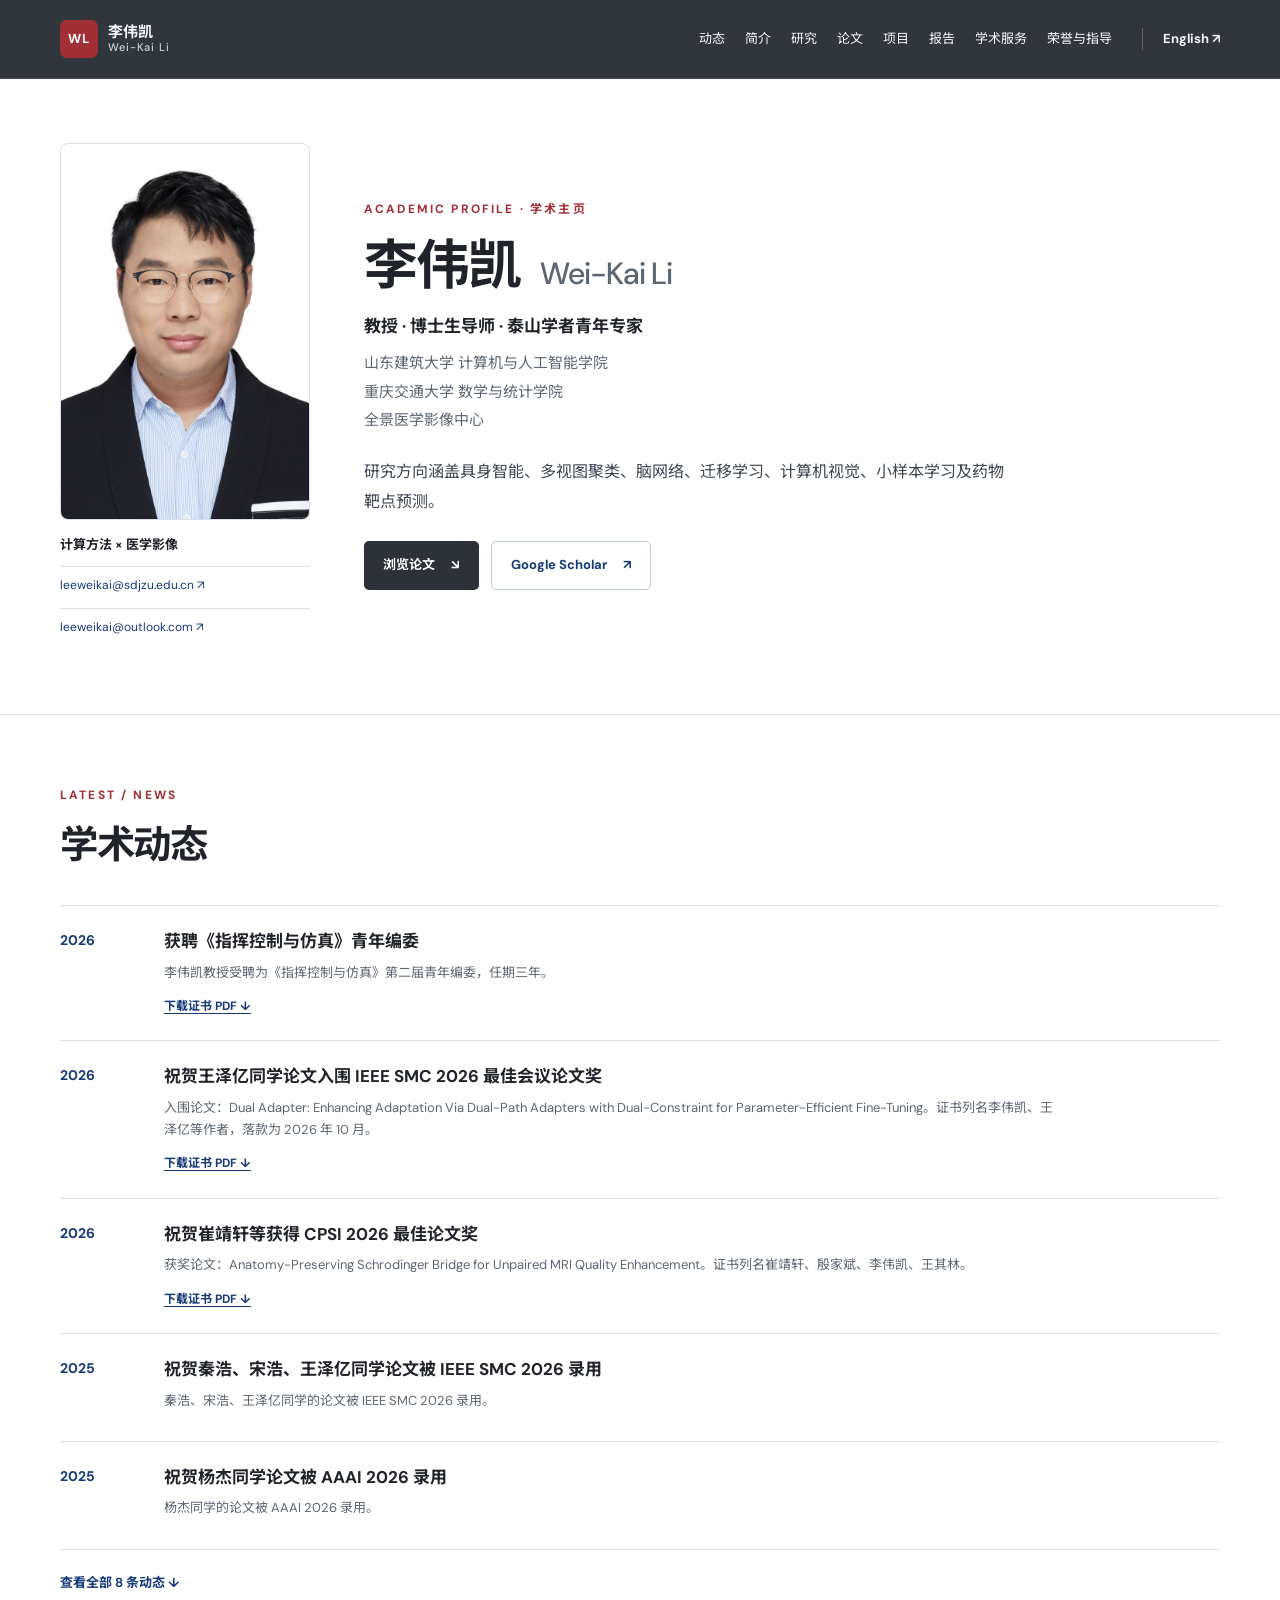
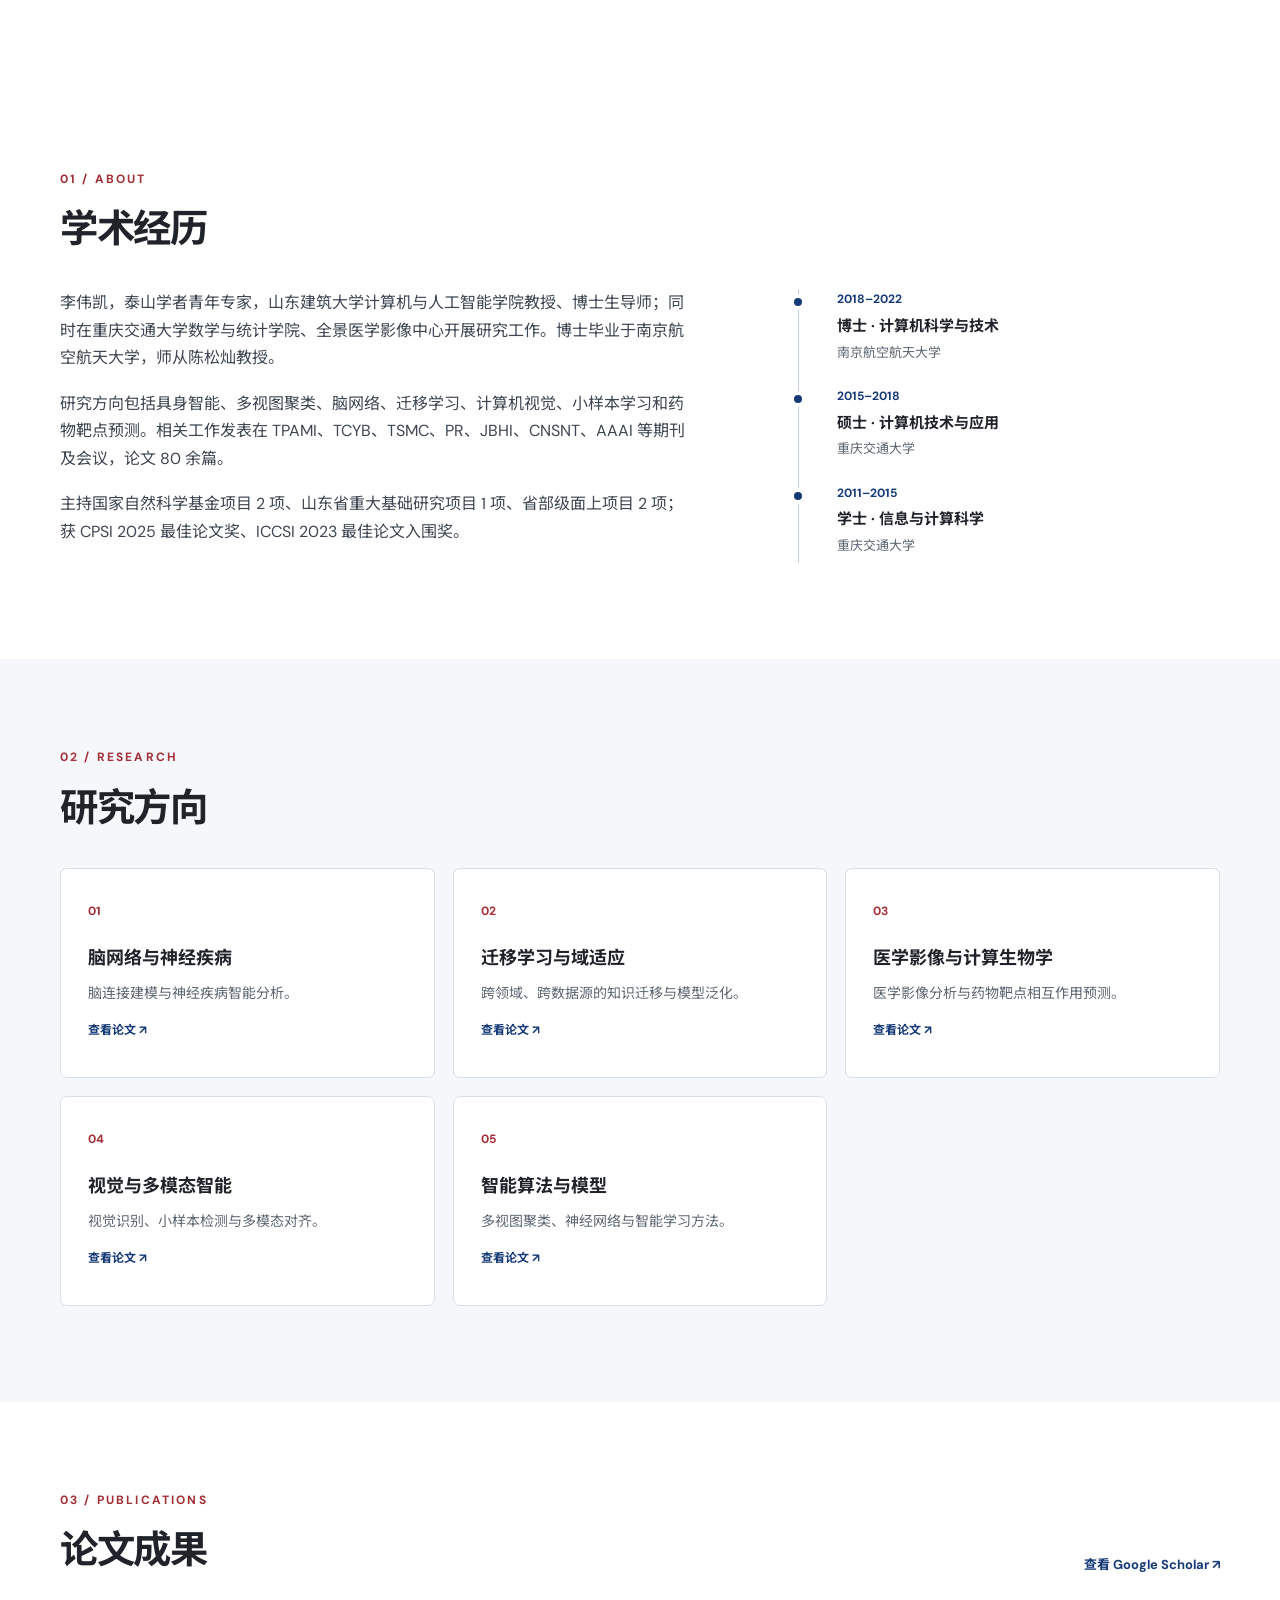
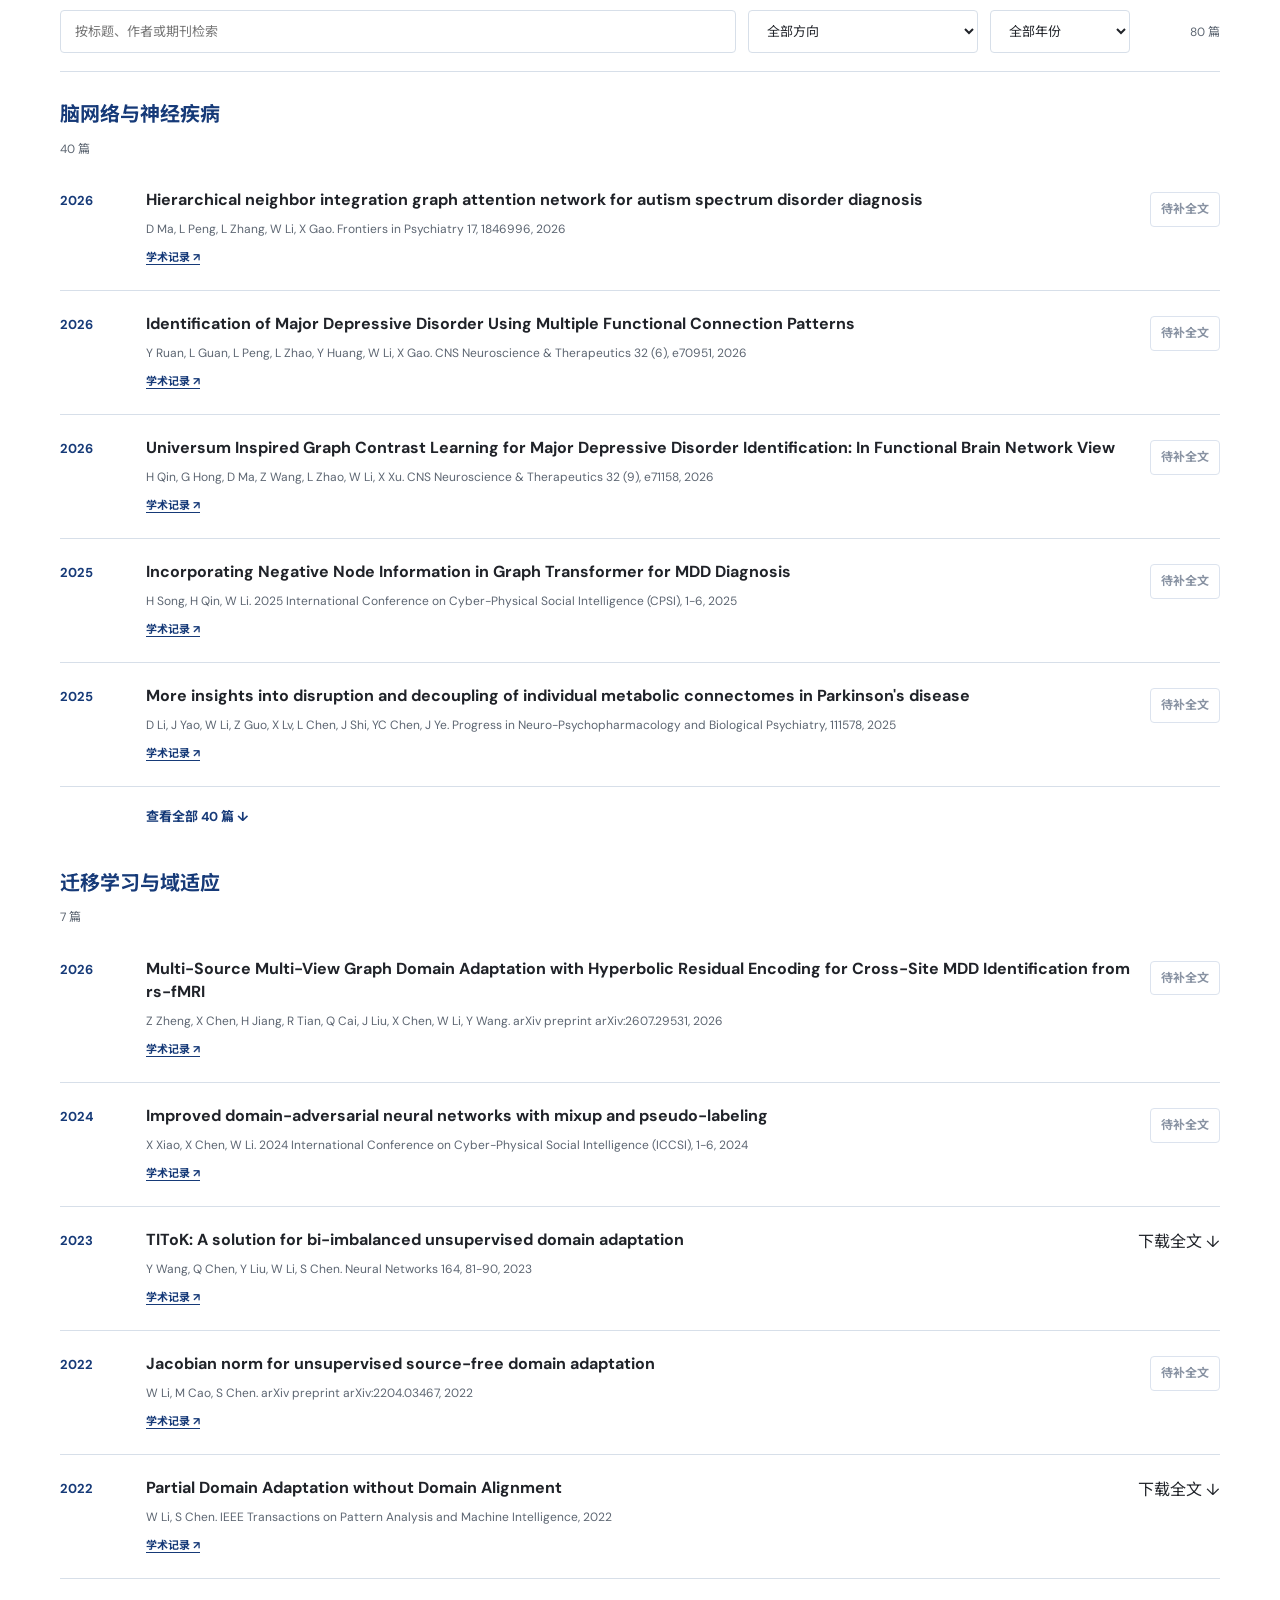
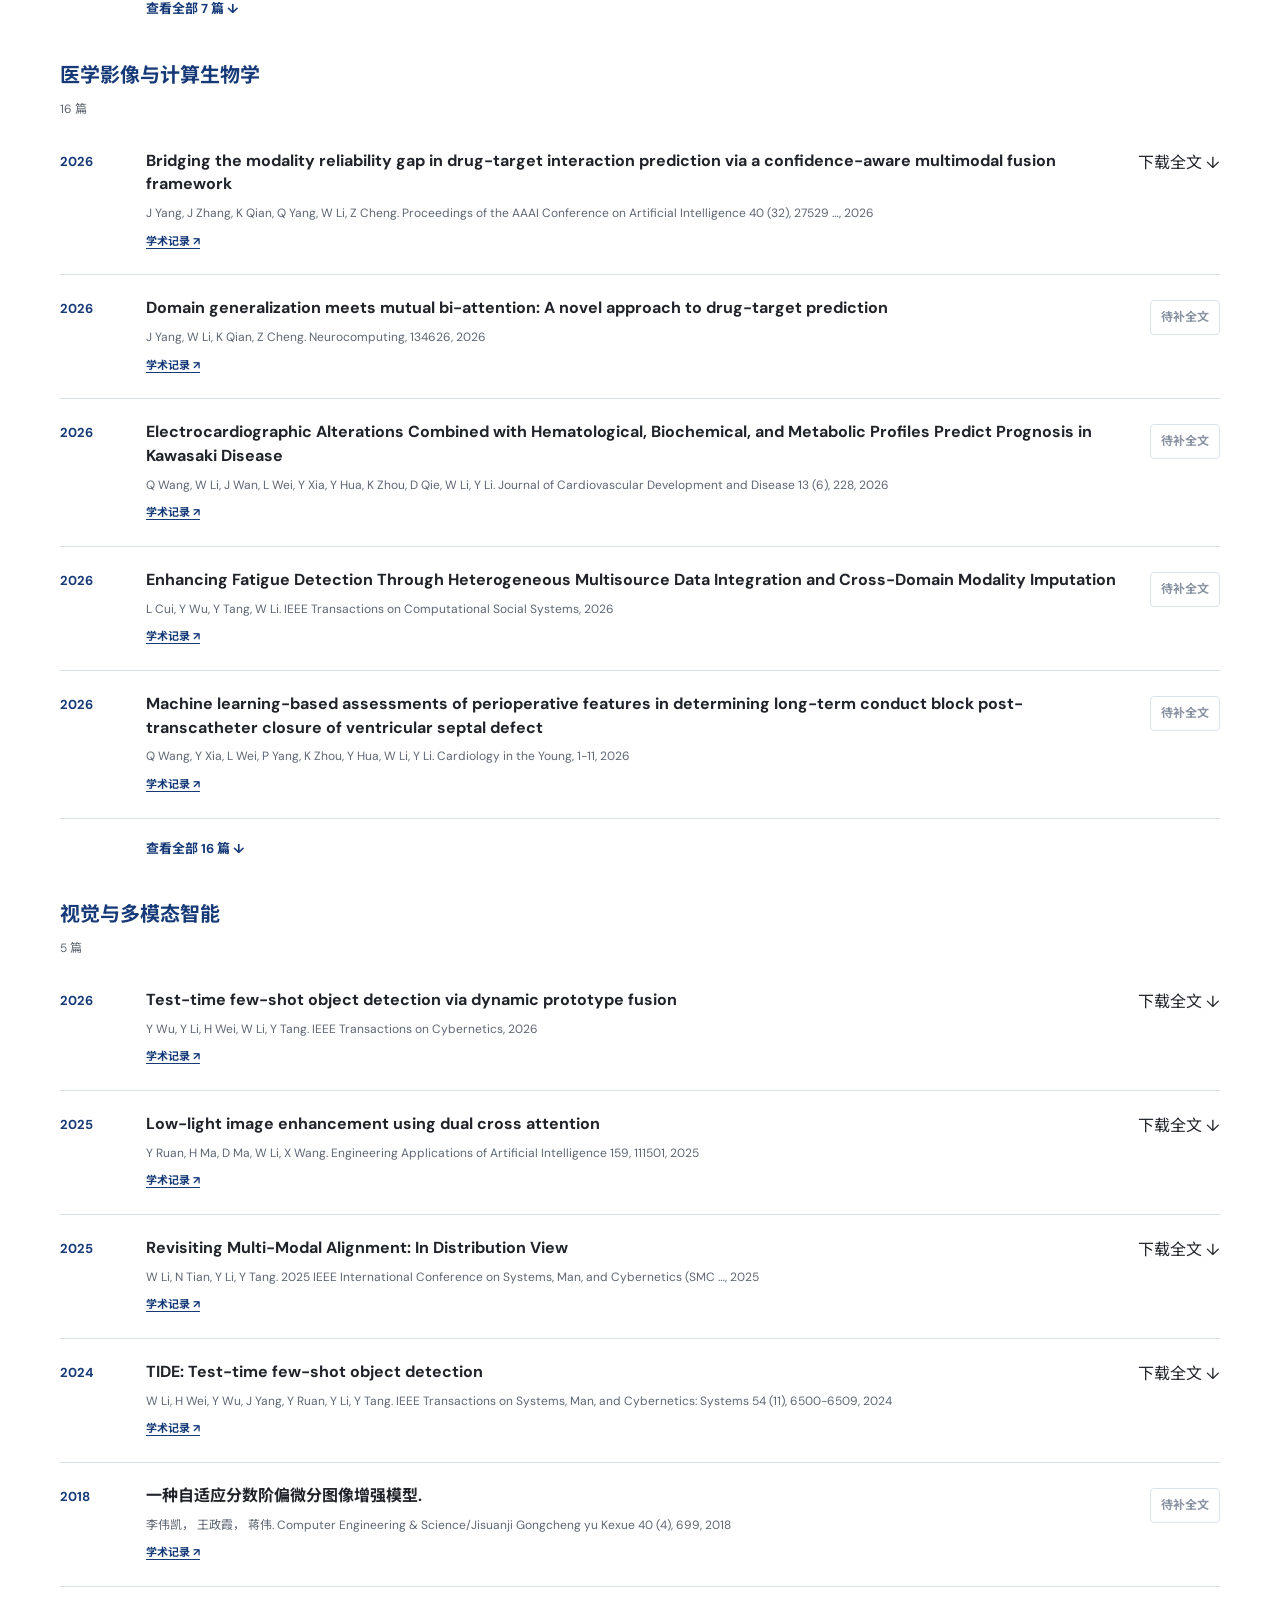
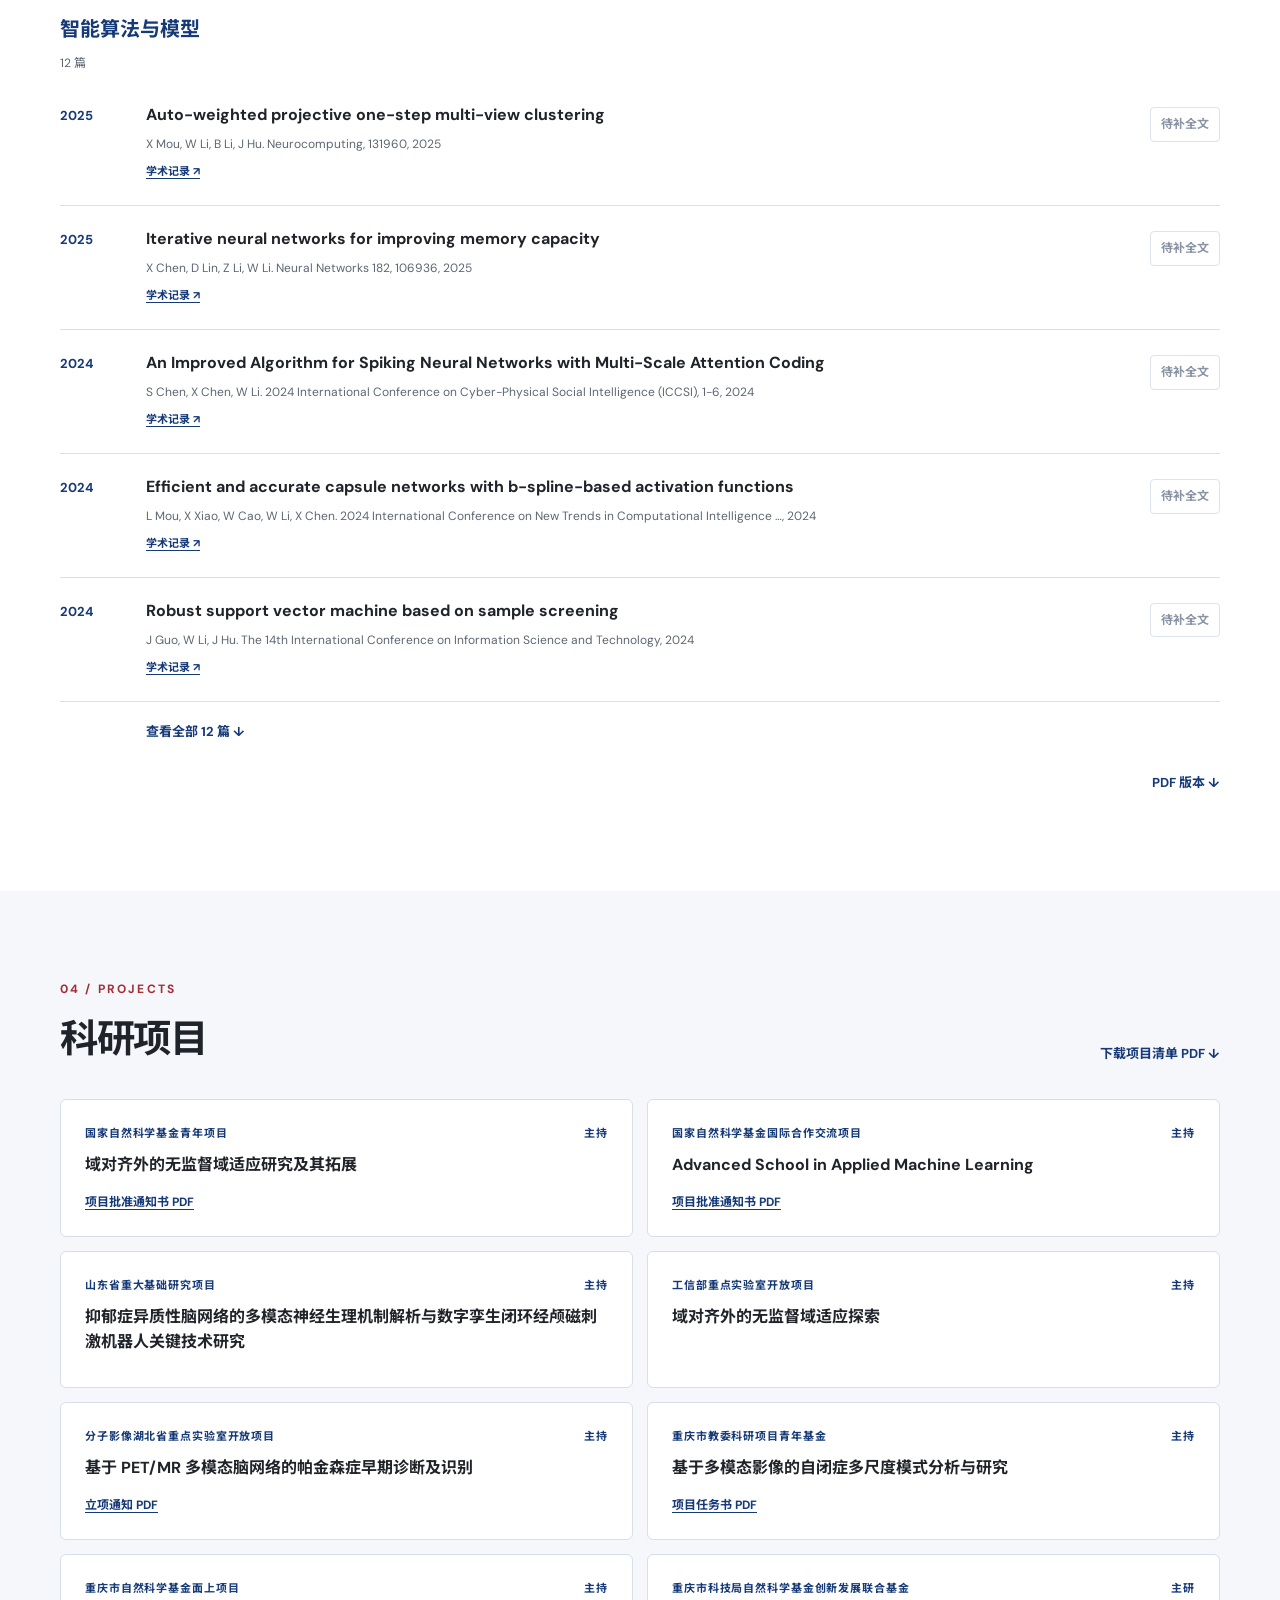
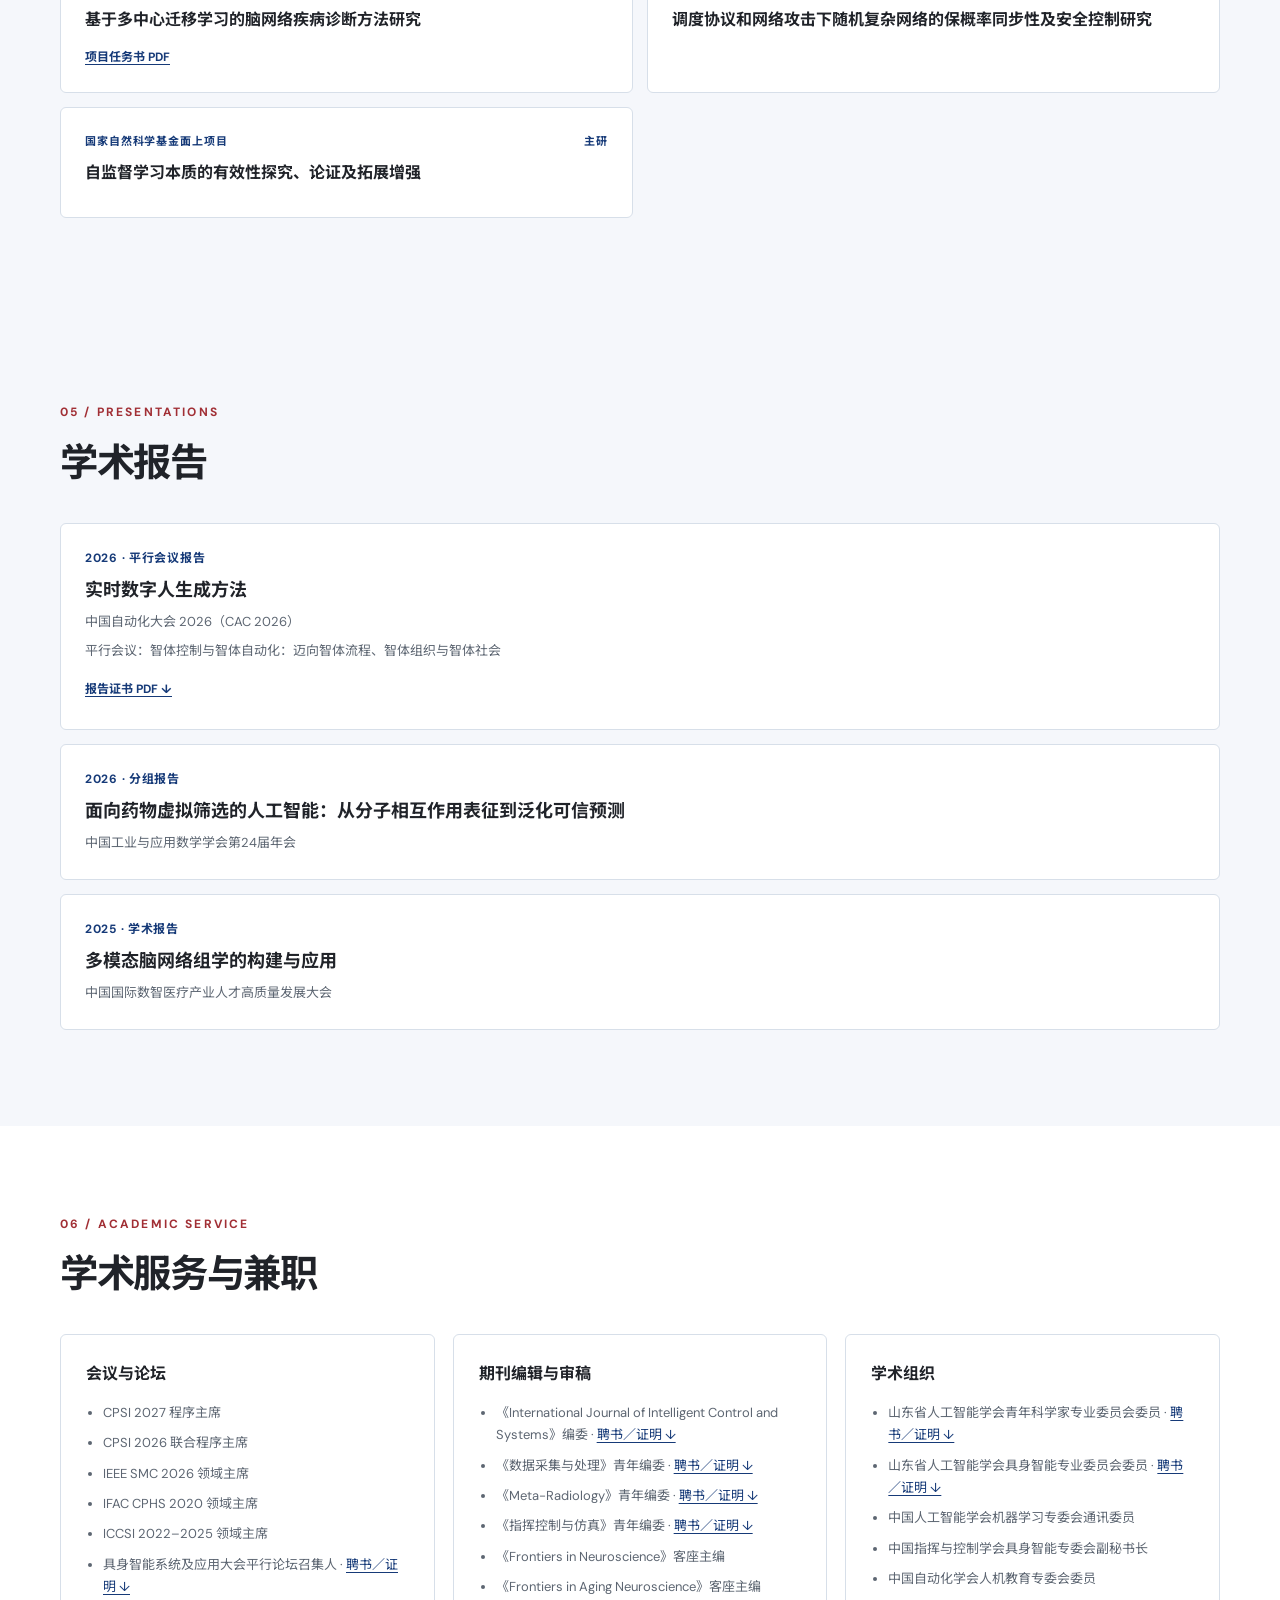
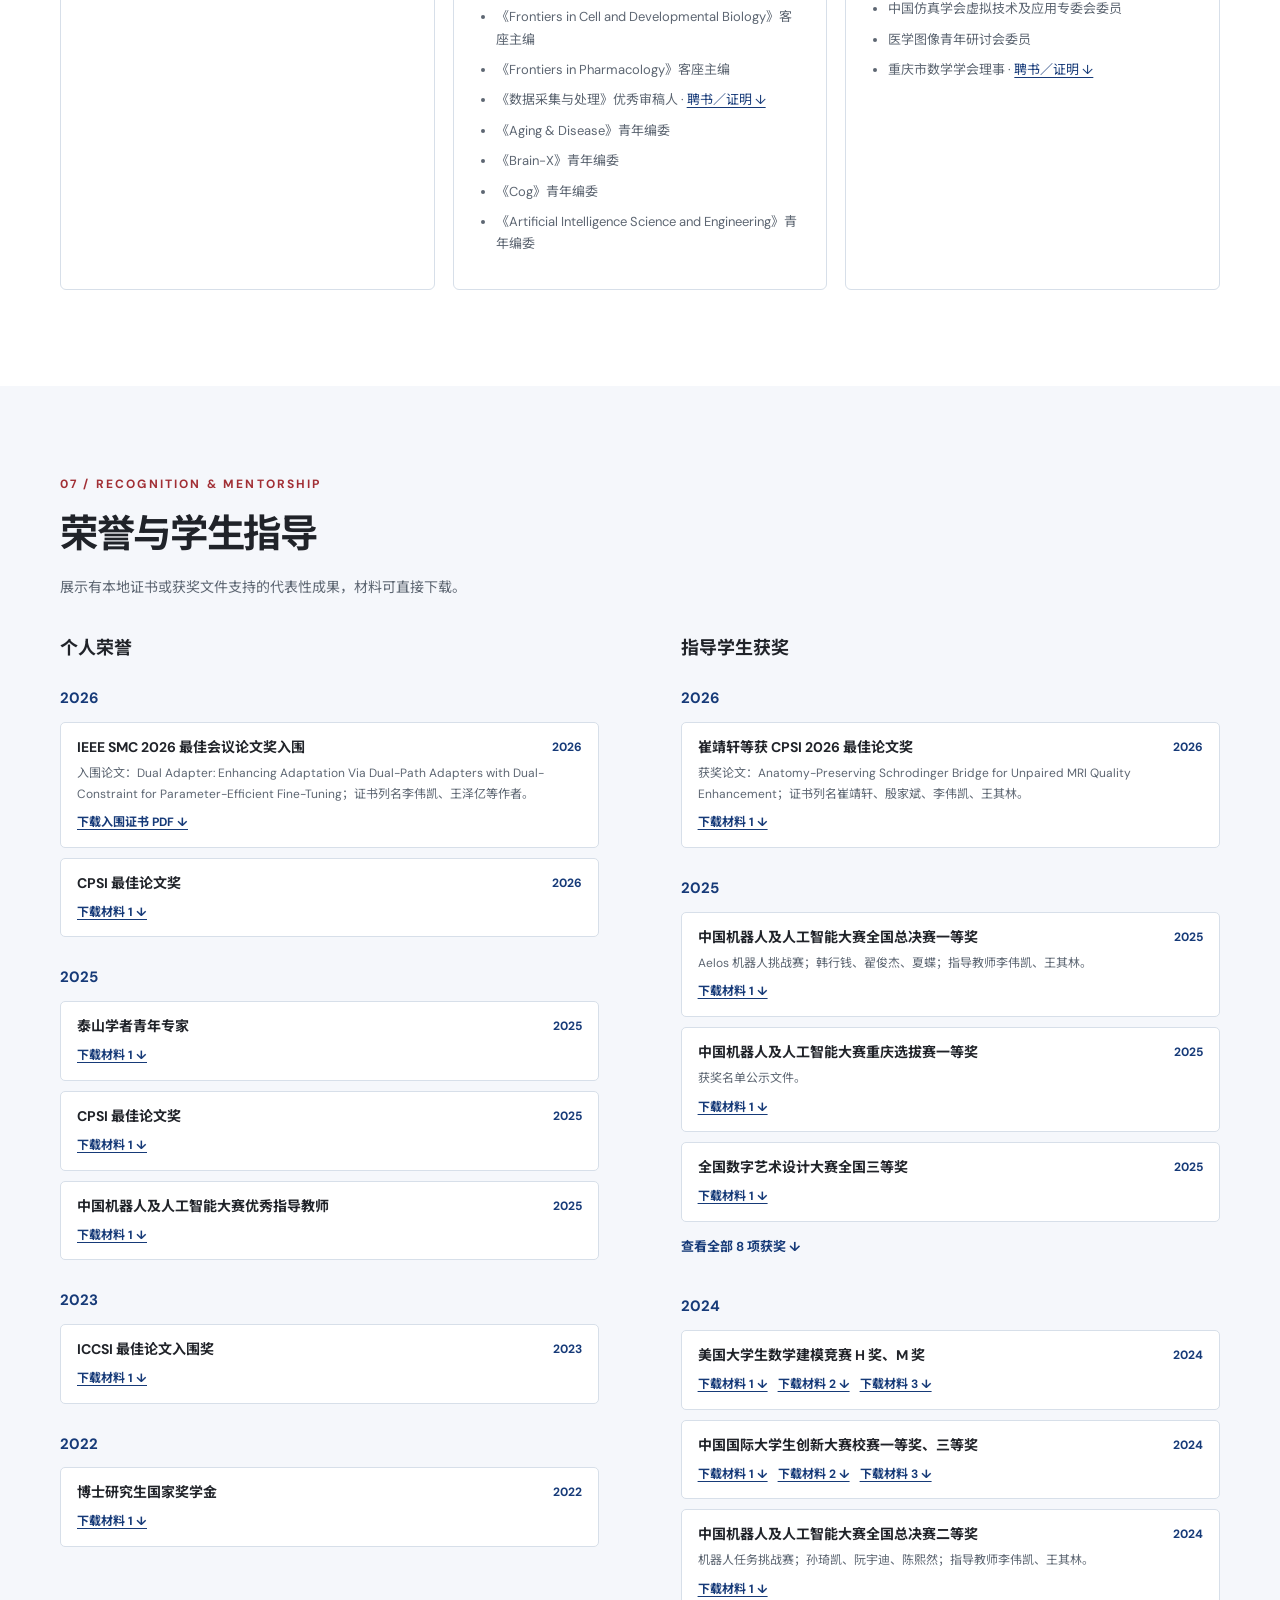
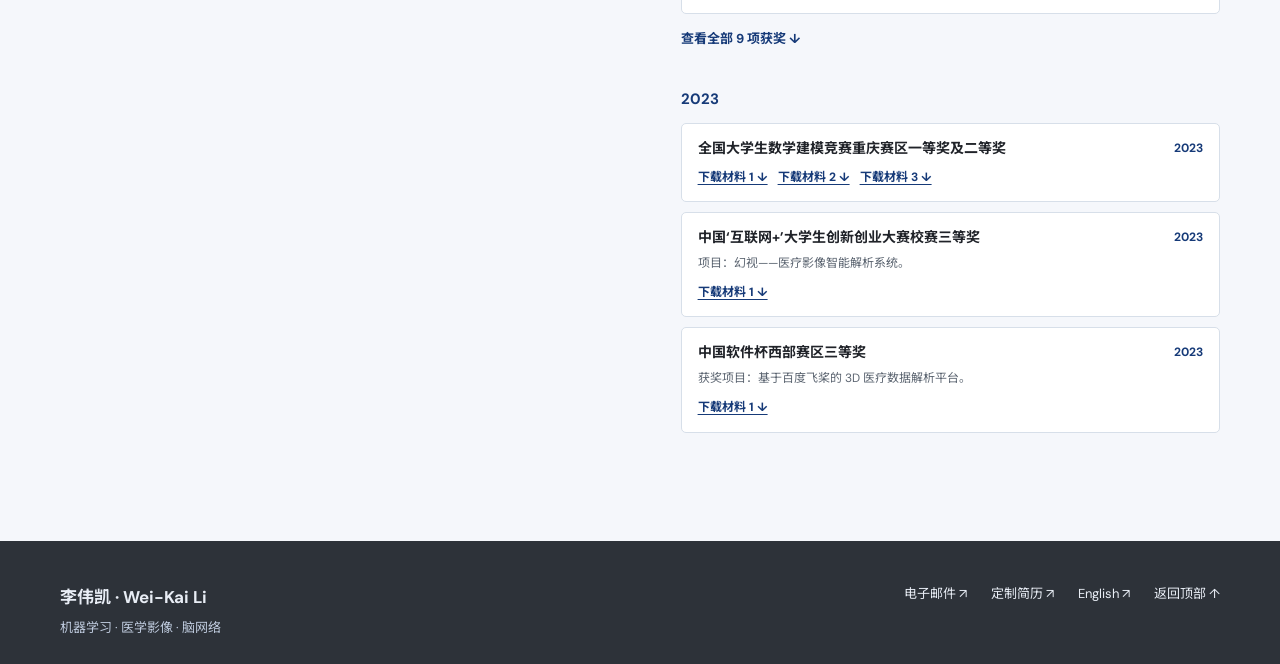
==== commit 9765f84c: "Add IJICS editorial board appointment and certificate" ====
--- a/cn/index.html
+++ b/cn/index.html
@@ -61,6 +61,6 @@
   </main>
 
   <footer class="site-footer"><div class="shell footer-inner"><div><strong>李伟凯 · Wei-Kai Li</strong><p>机器学习 · 医学影像 · 脑网络</p></div><div><a href="mailto:leeweikai@sdjzu.edu.cn">电子邮件 ↗</a><a href="../cv-builder/?lang=zh">定制简历 ↗</a><a href="../">English ↗</a><a href="#top">返回顶部 ↑</a></div></div></footer>
-  <script src="../data.js?v=20261101d"></script><script src="../app.js?v=20261101b"></script>
+  <script src="../data.js?v=20261101e"></script><script src="../app.js?v=20261101b"></script>
 </body>
 </html>
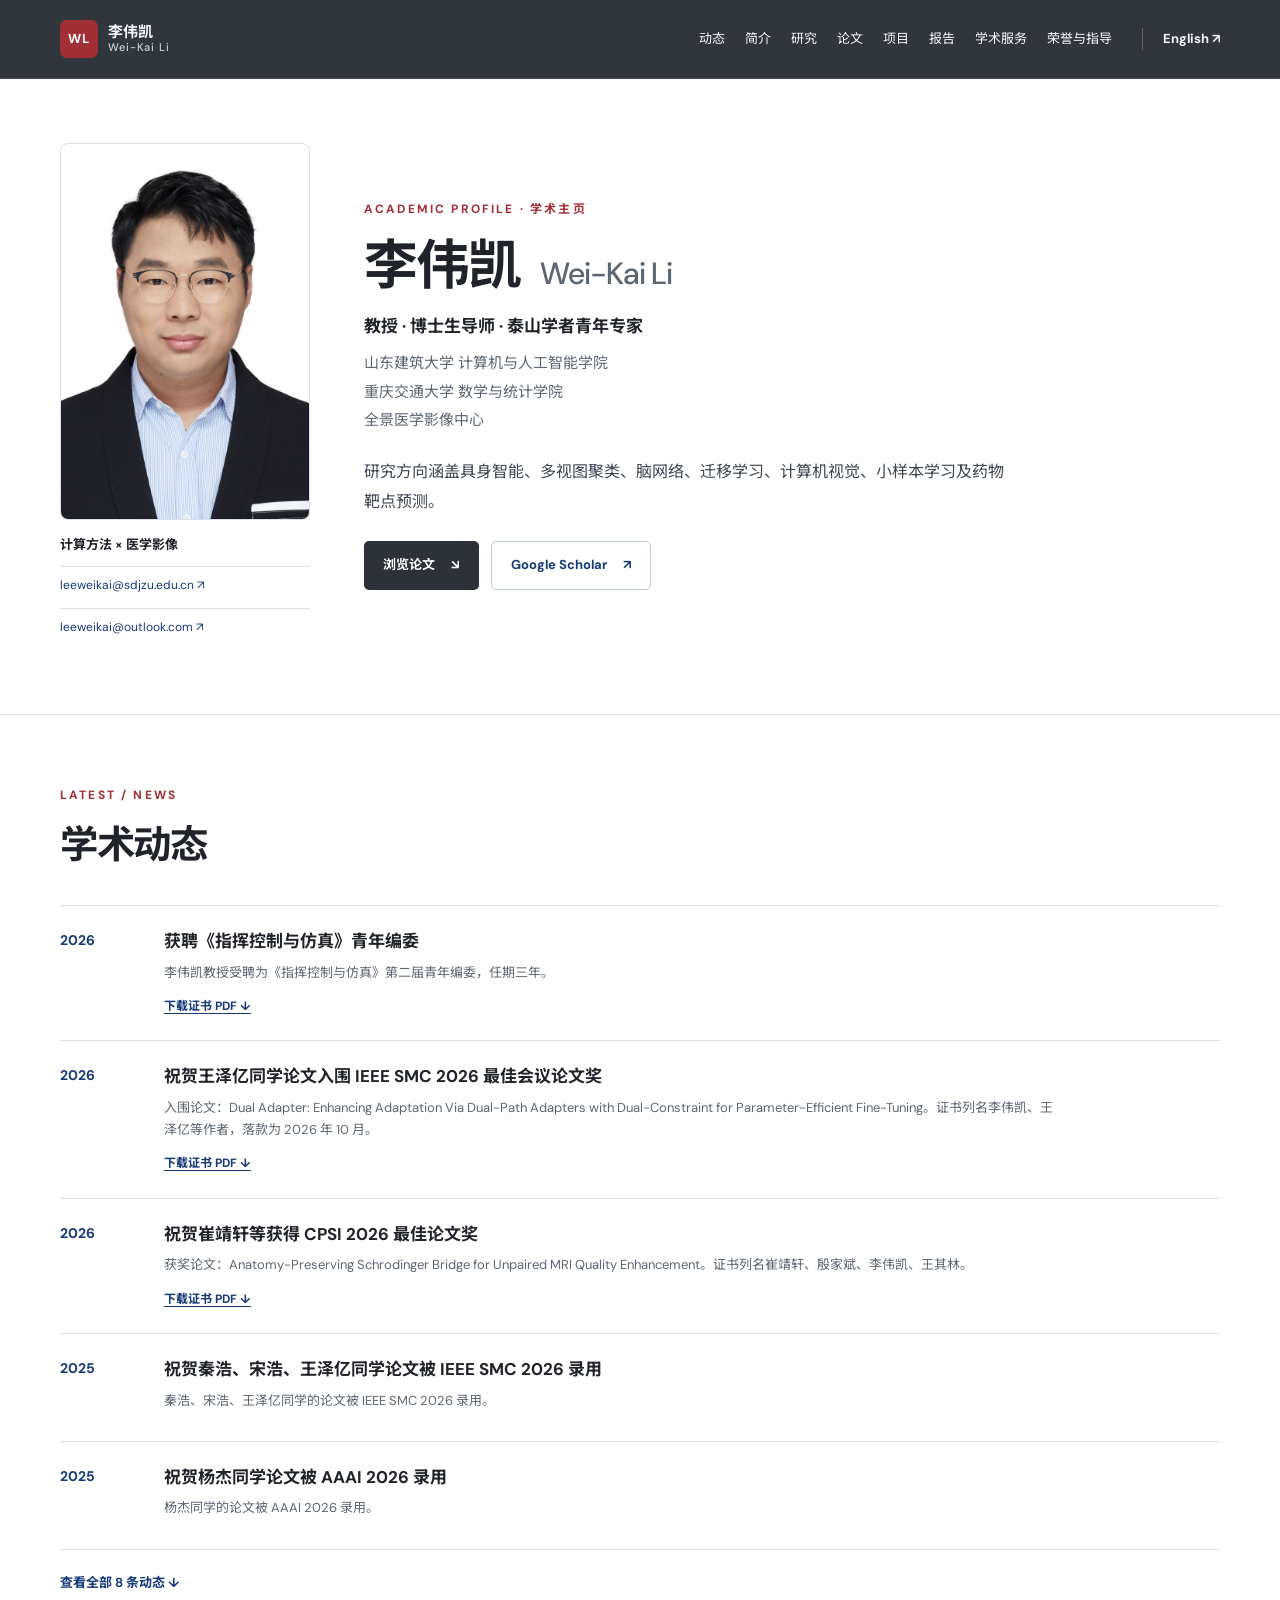
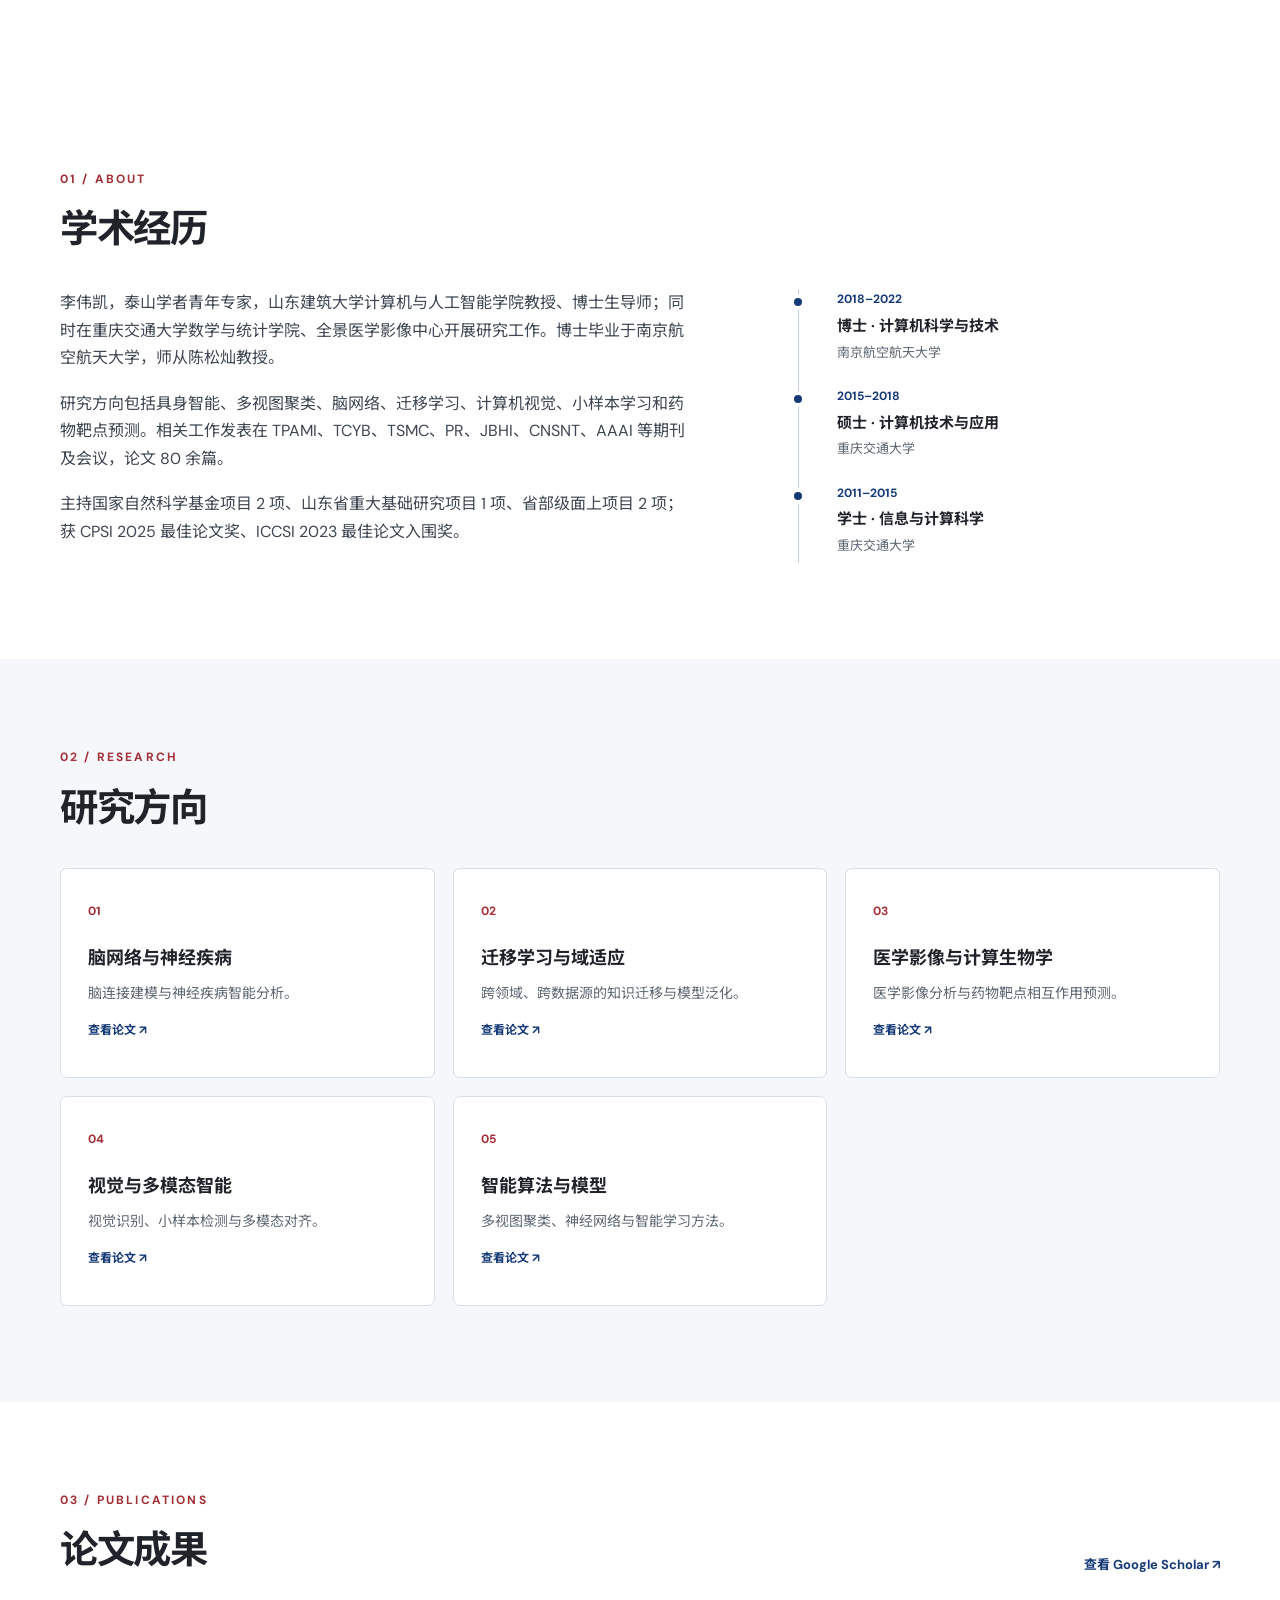
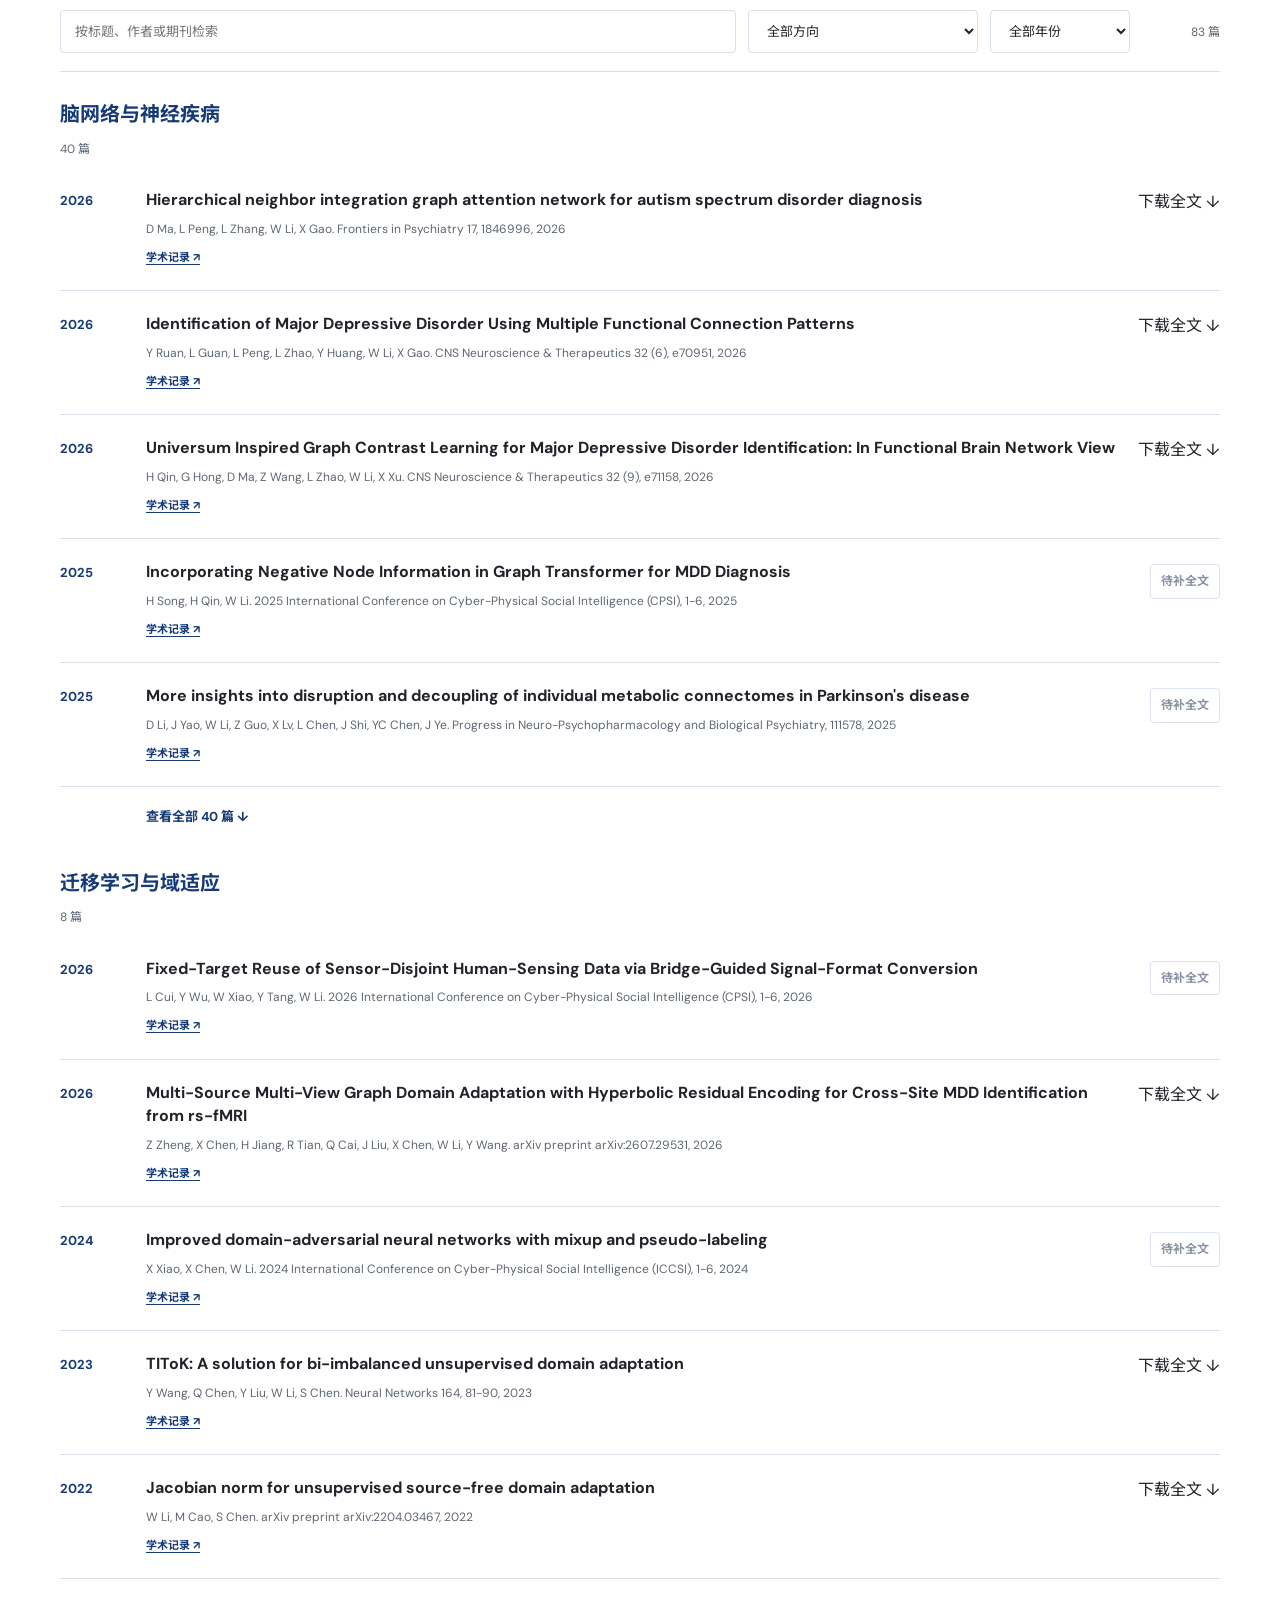
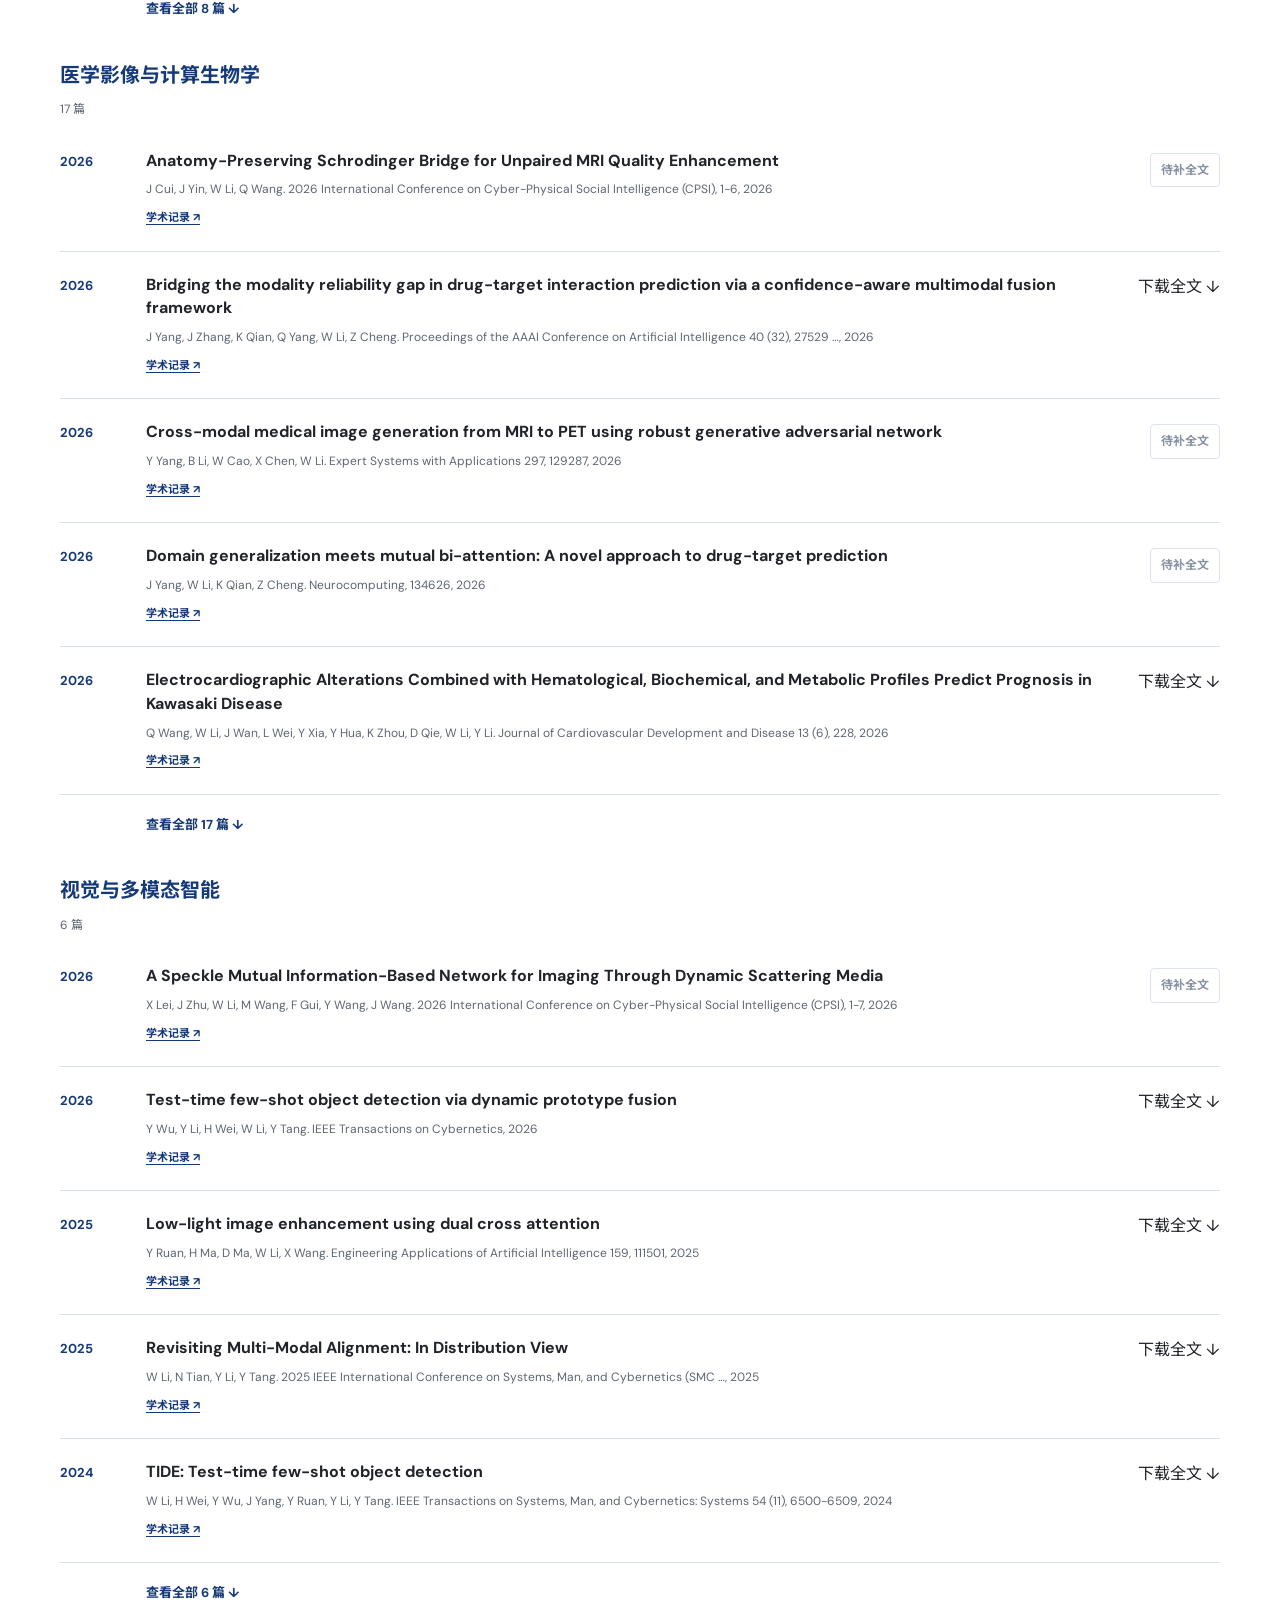
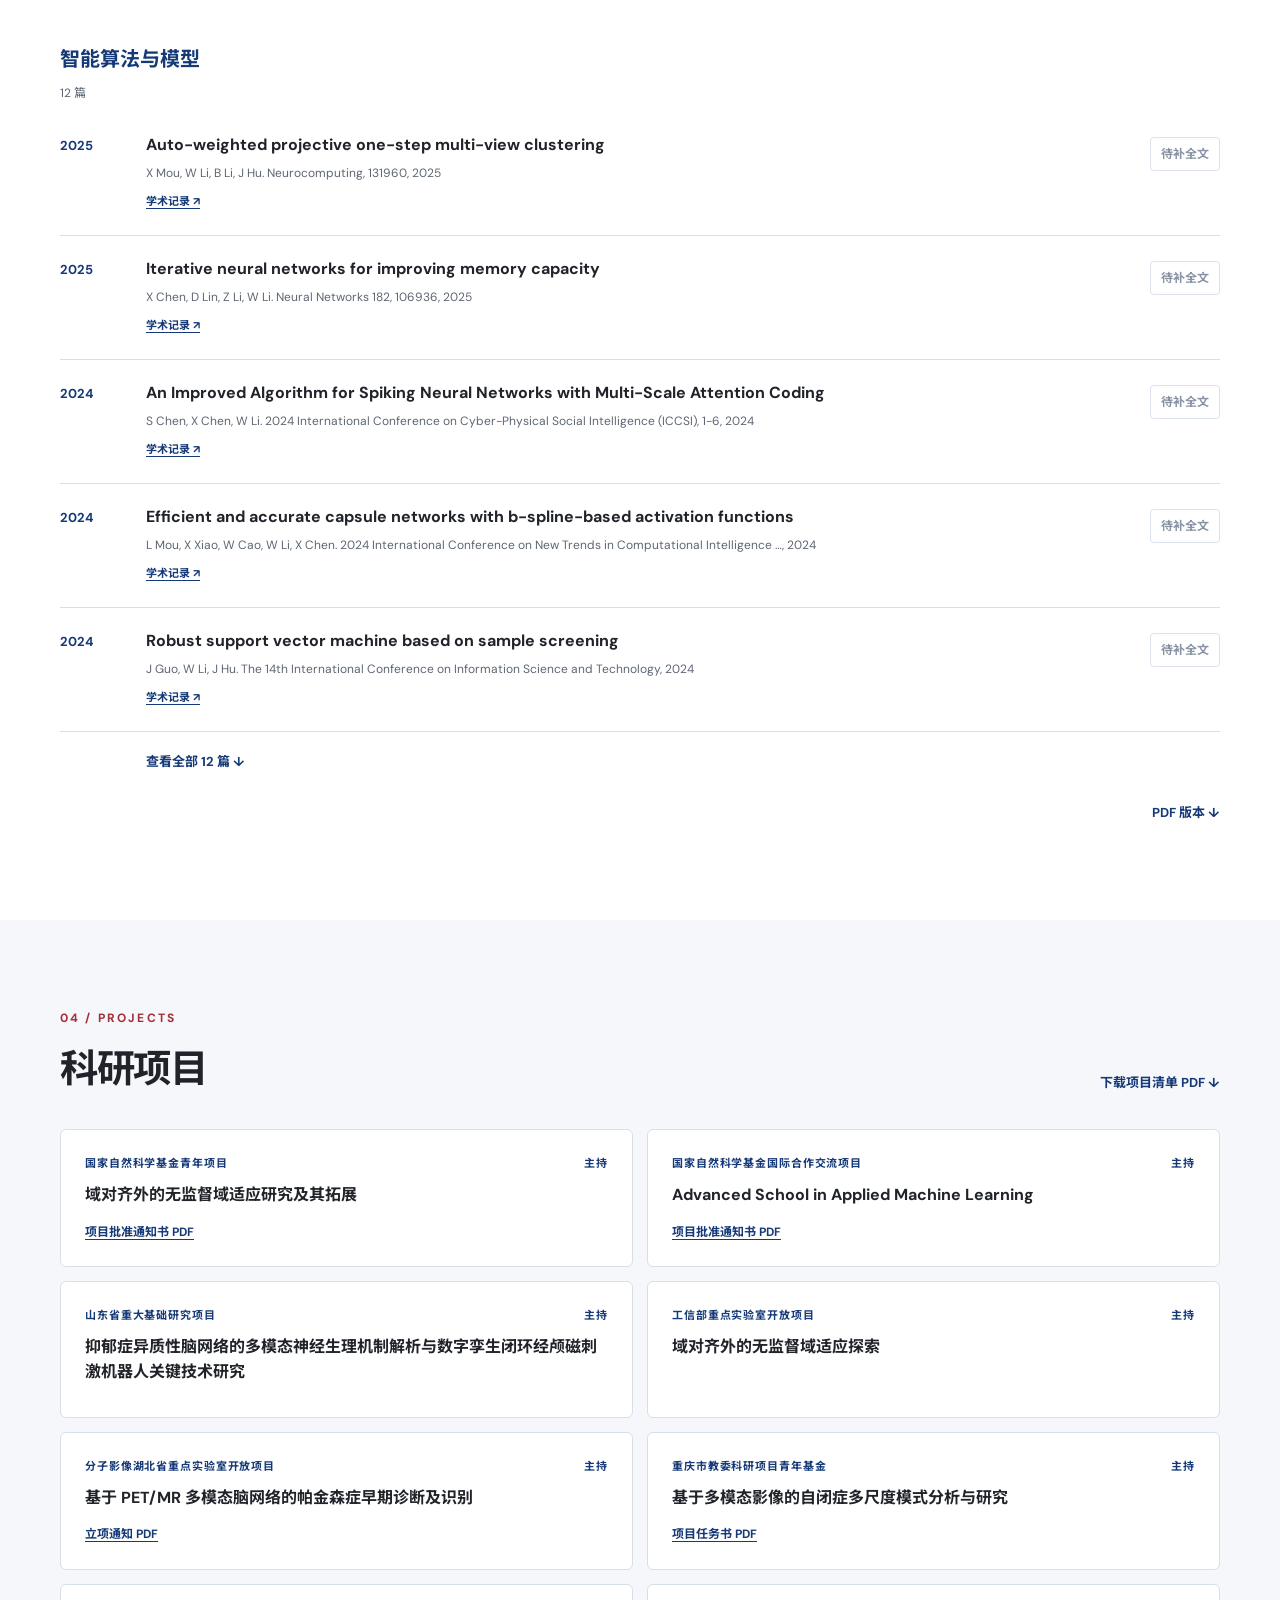
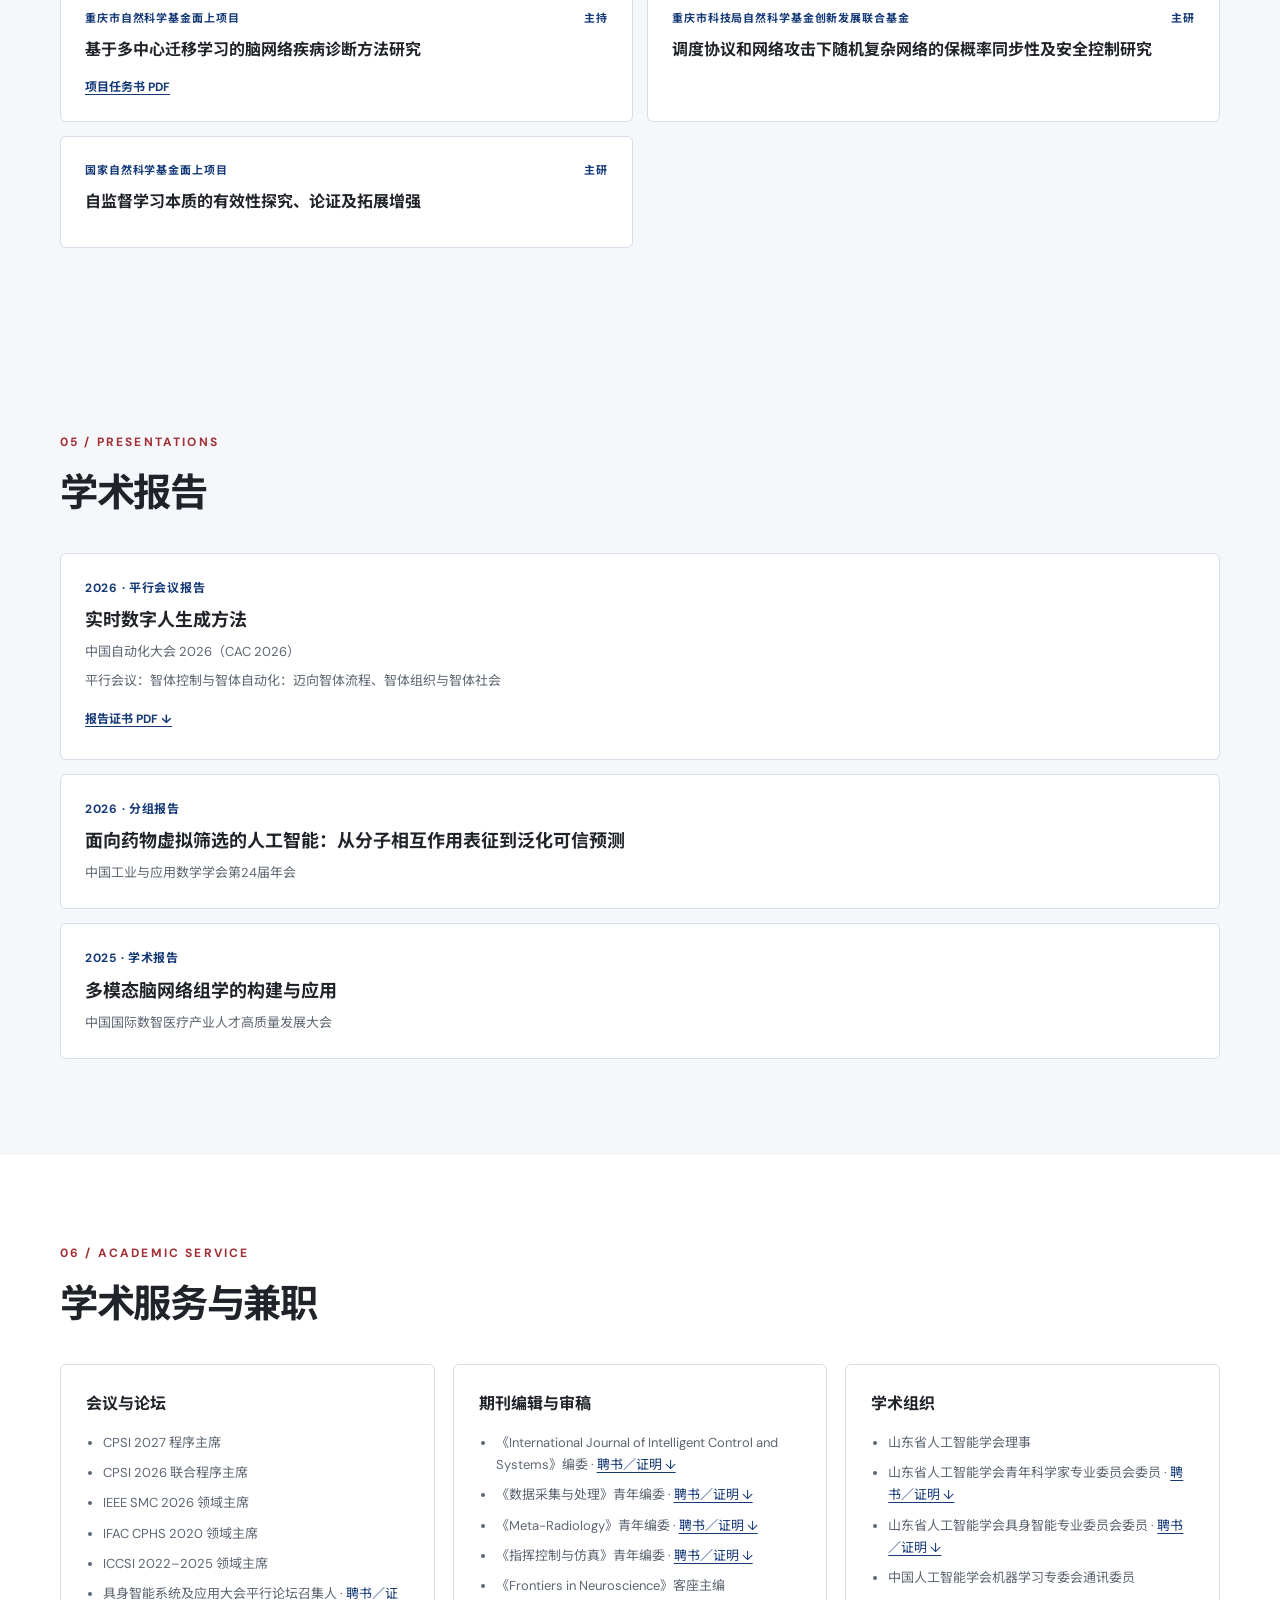
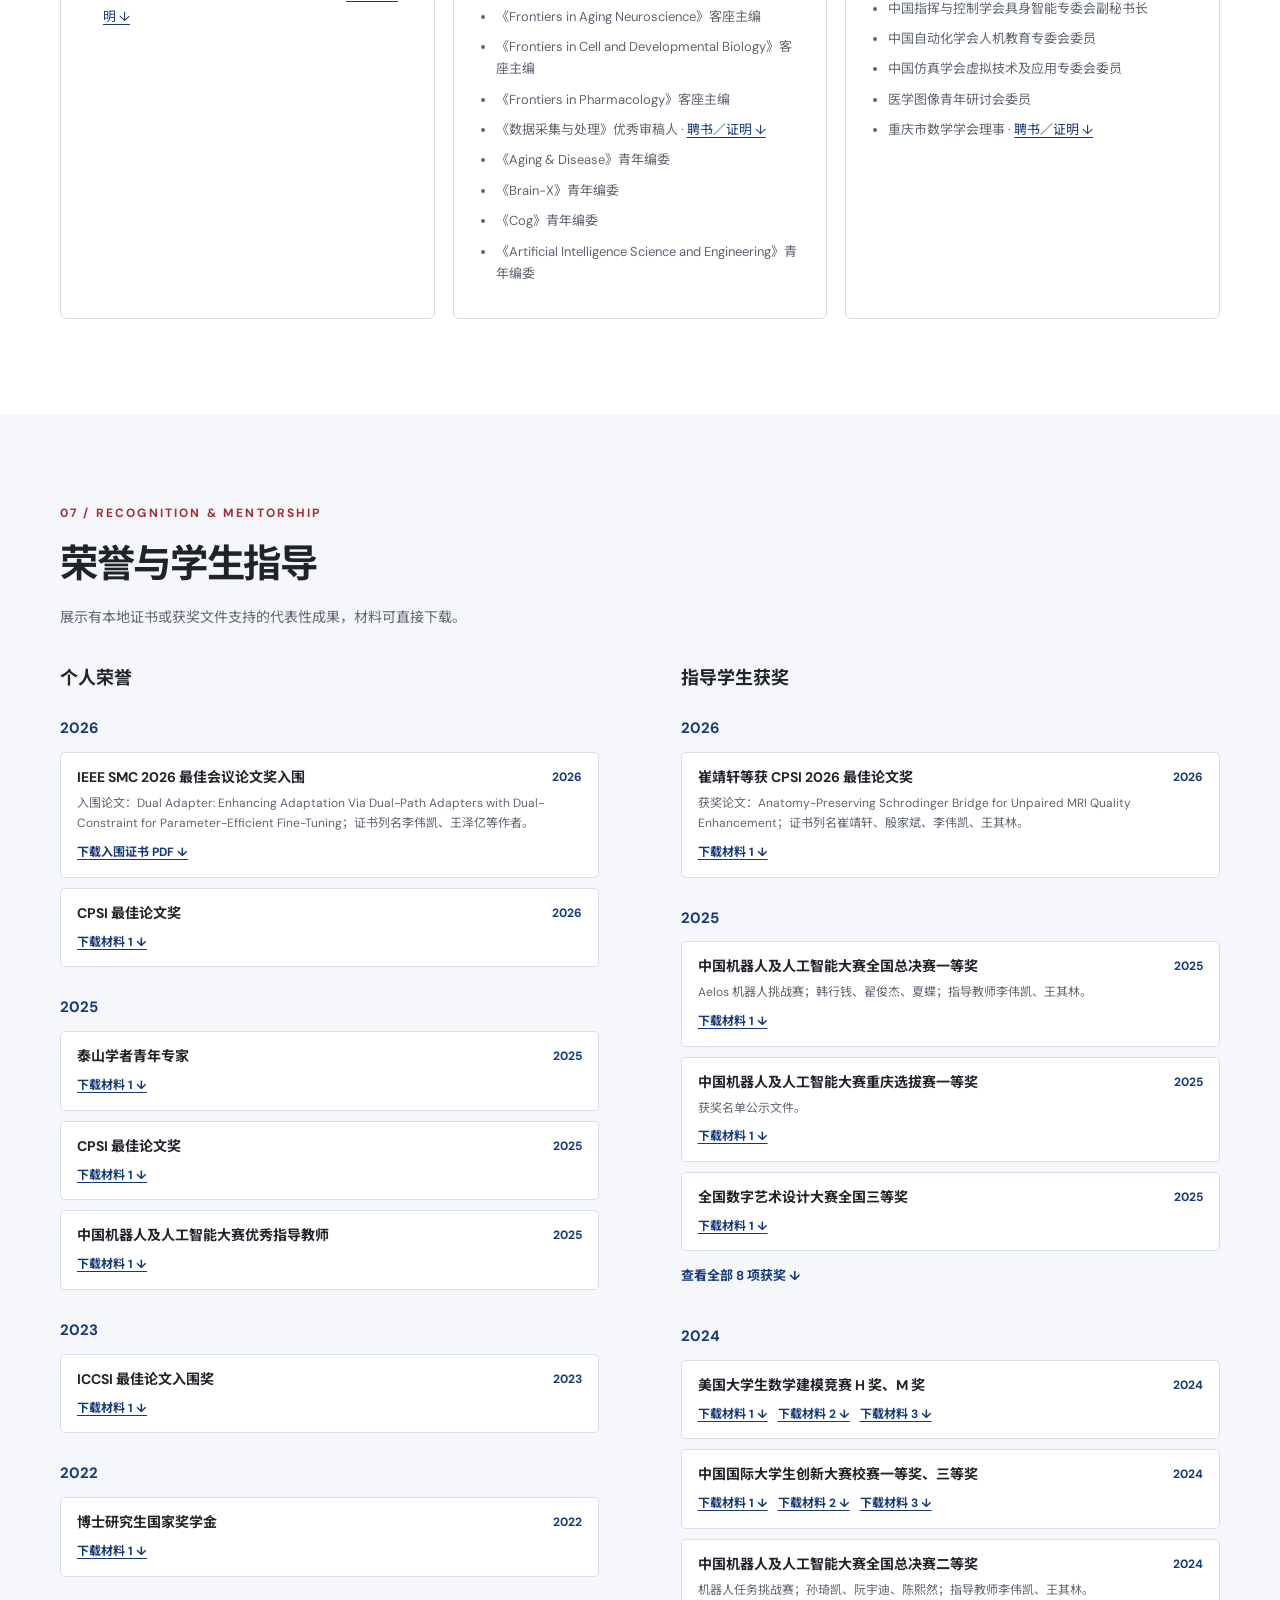
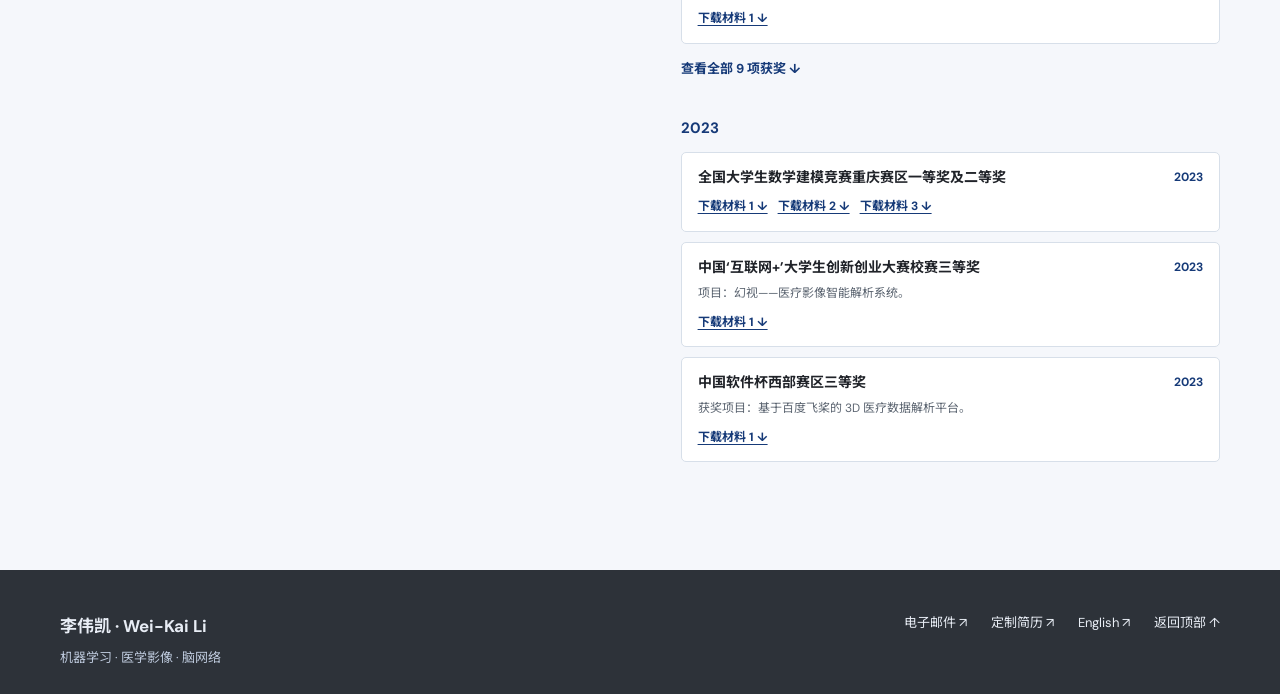
==== commit 5ac6c8e7: "Refresh Scholar publications and full texts; add Shandong AI council role" ====
--- a/cn/index.html
+++ b/cn/index.html
@@ -61,6 +61,6 @@
   </main>
 
   <footer class="site-footer"><div class="shell footer-inner"><div><strong>李伟凯 · Wei-Kai Li</strong><p>机器学习 · 医学影像 · 脑网络</p></div><div><a href="mailto:leeweikai@sdjzu.edu.cn">电子邮件 ↗</a><a href="../cv-builder/?lang=zh">定制简历 ↗</a><a href="../">English ↗</a><a href="#top">返回顶部 ↑</a></div></div></footer>
-  <script src="../data.js?v=20261101e"></script><script src="../app.js?v=20261101b"></script>
+  <script src="../data.js?v=20261101f"></script><script src="../app.js?v=20261101b"></script>
 </body>
 </html>
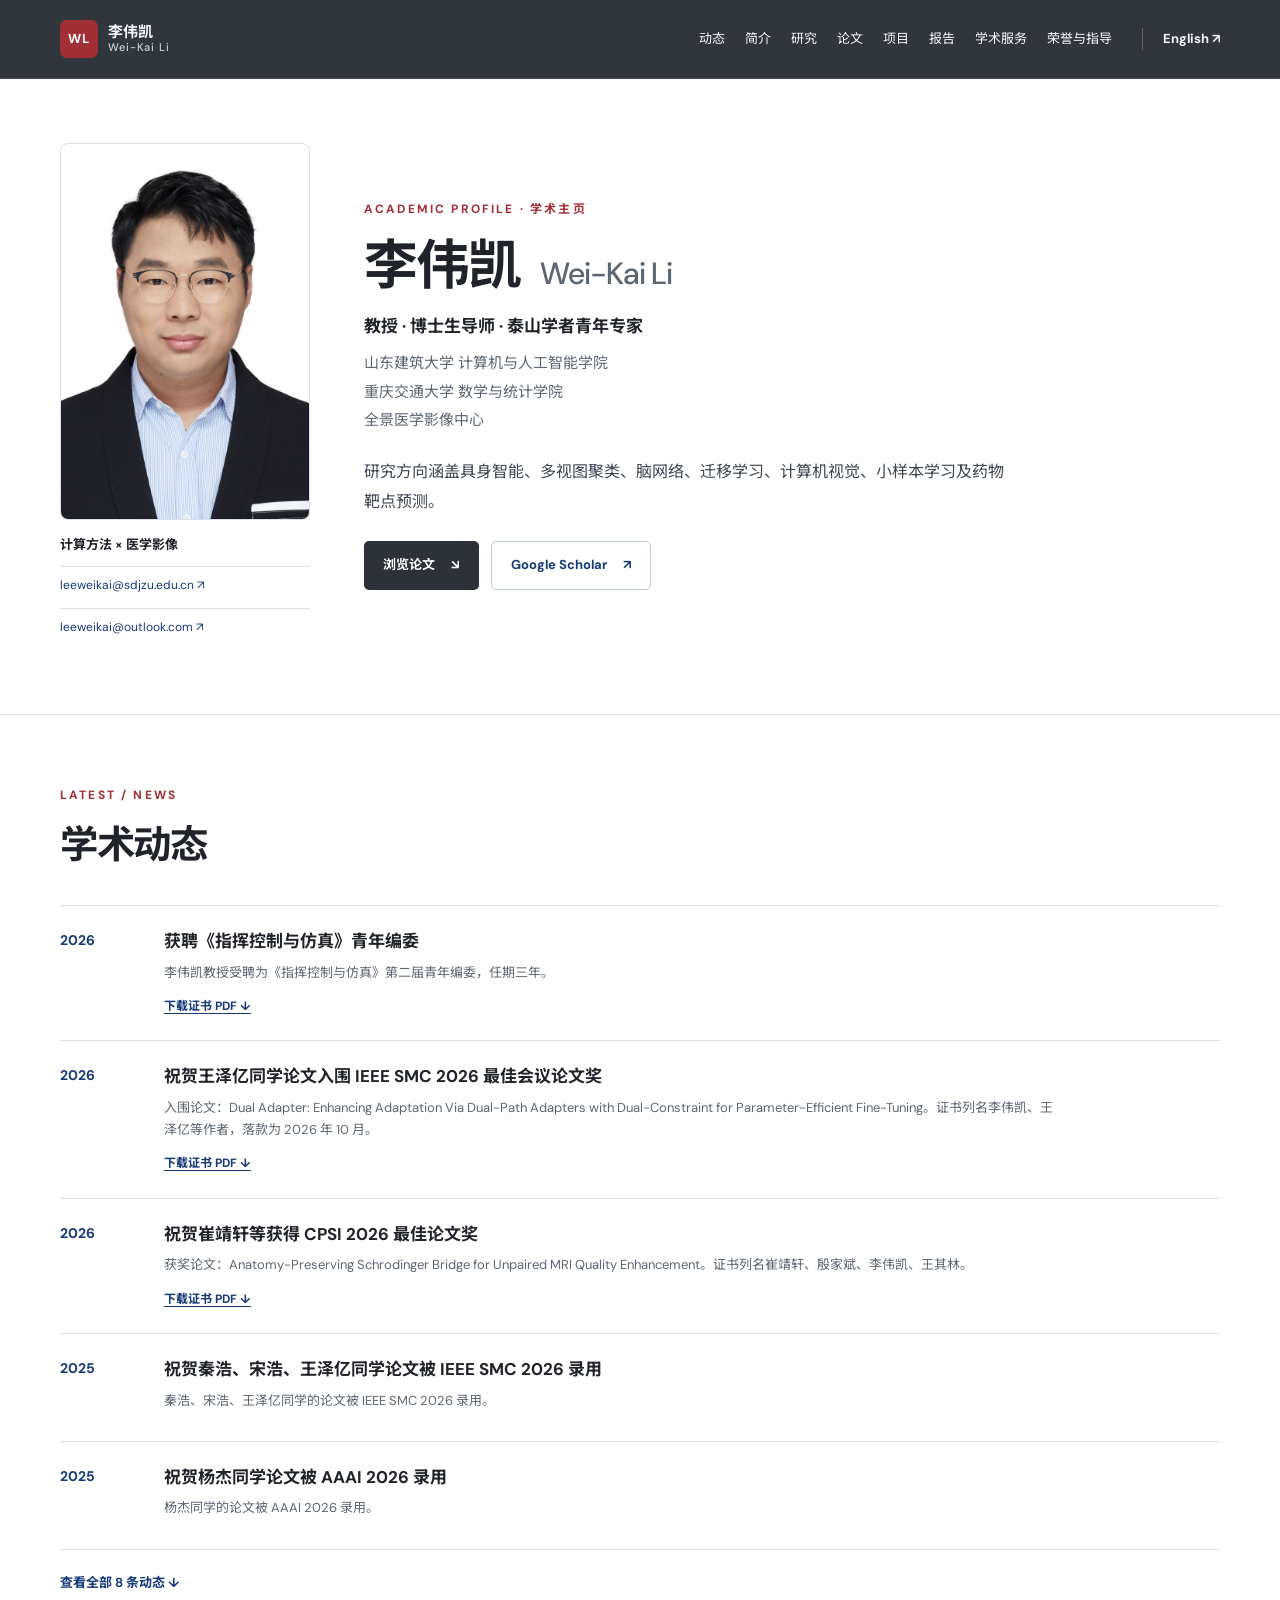
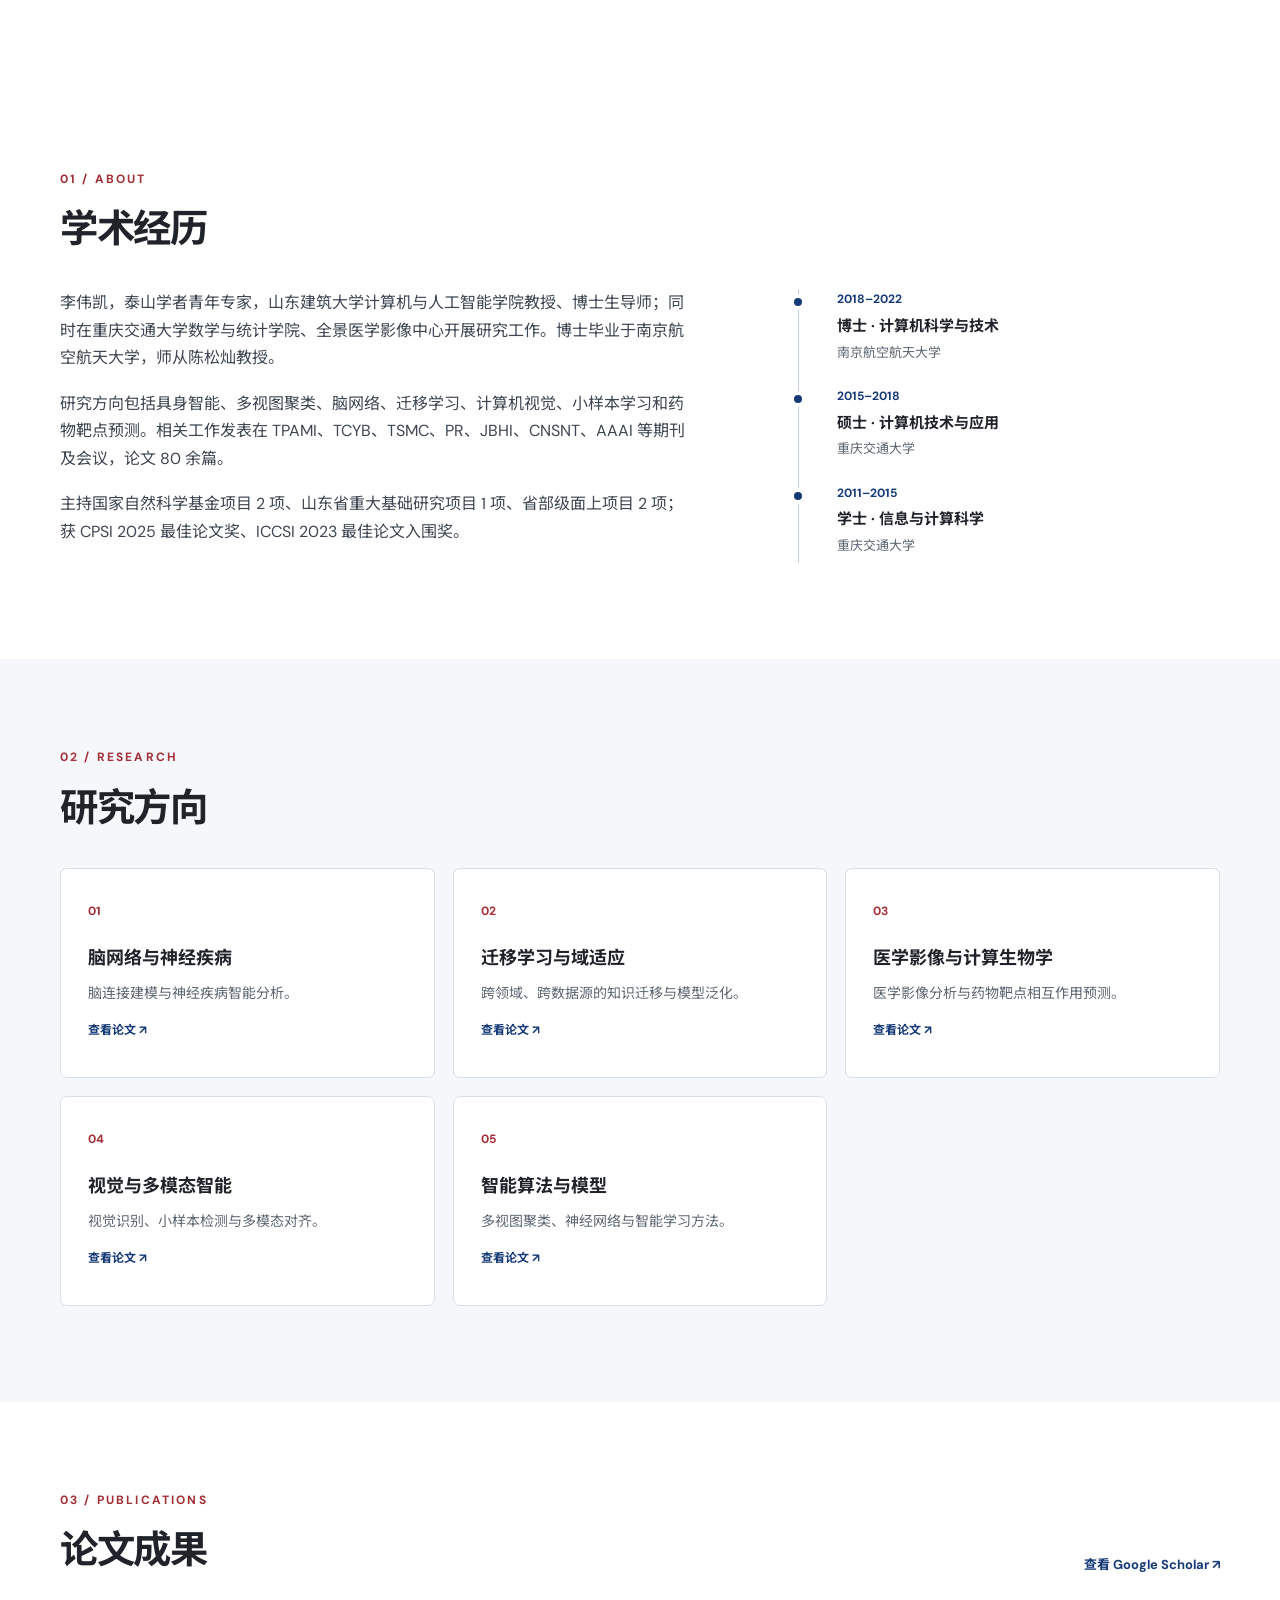
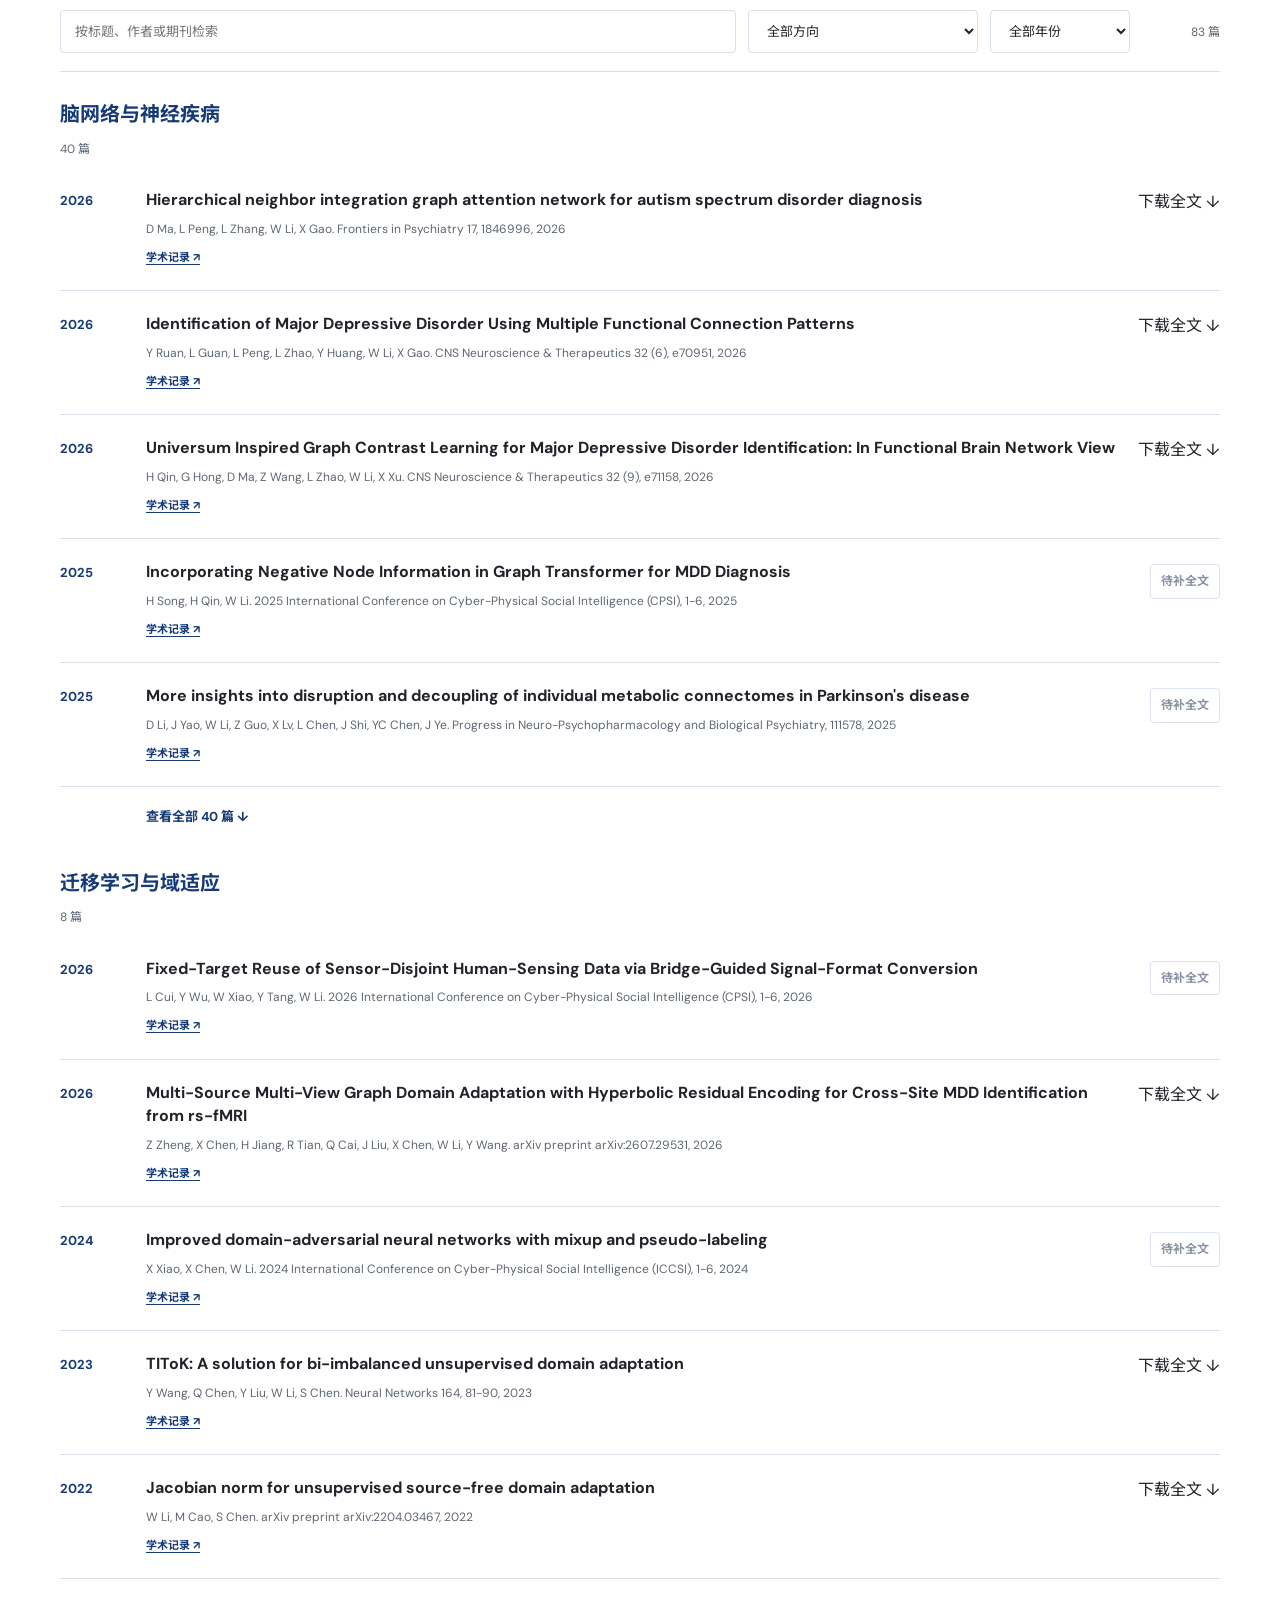
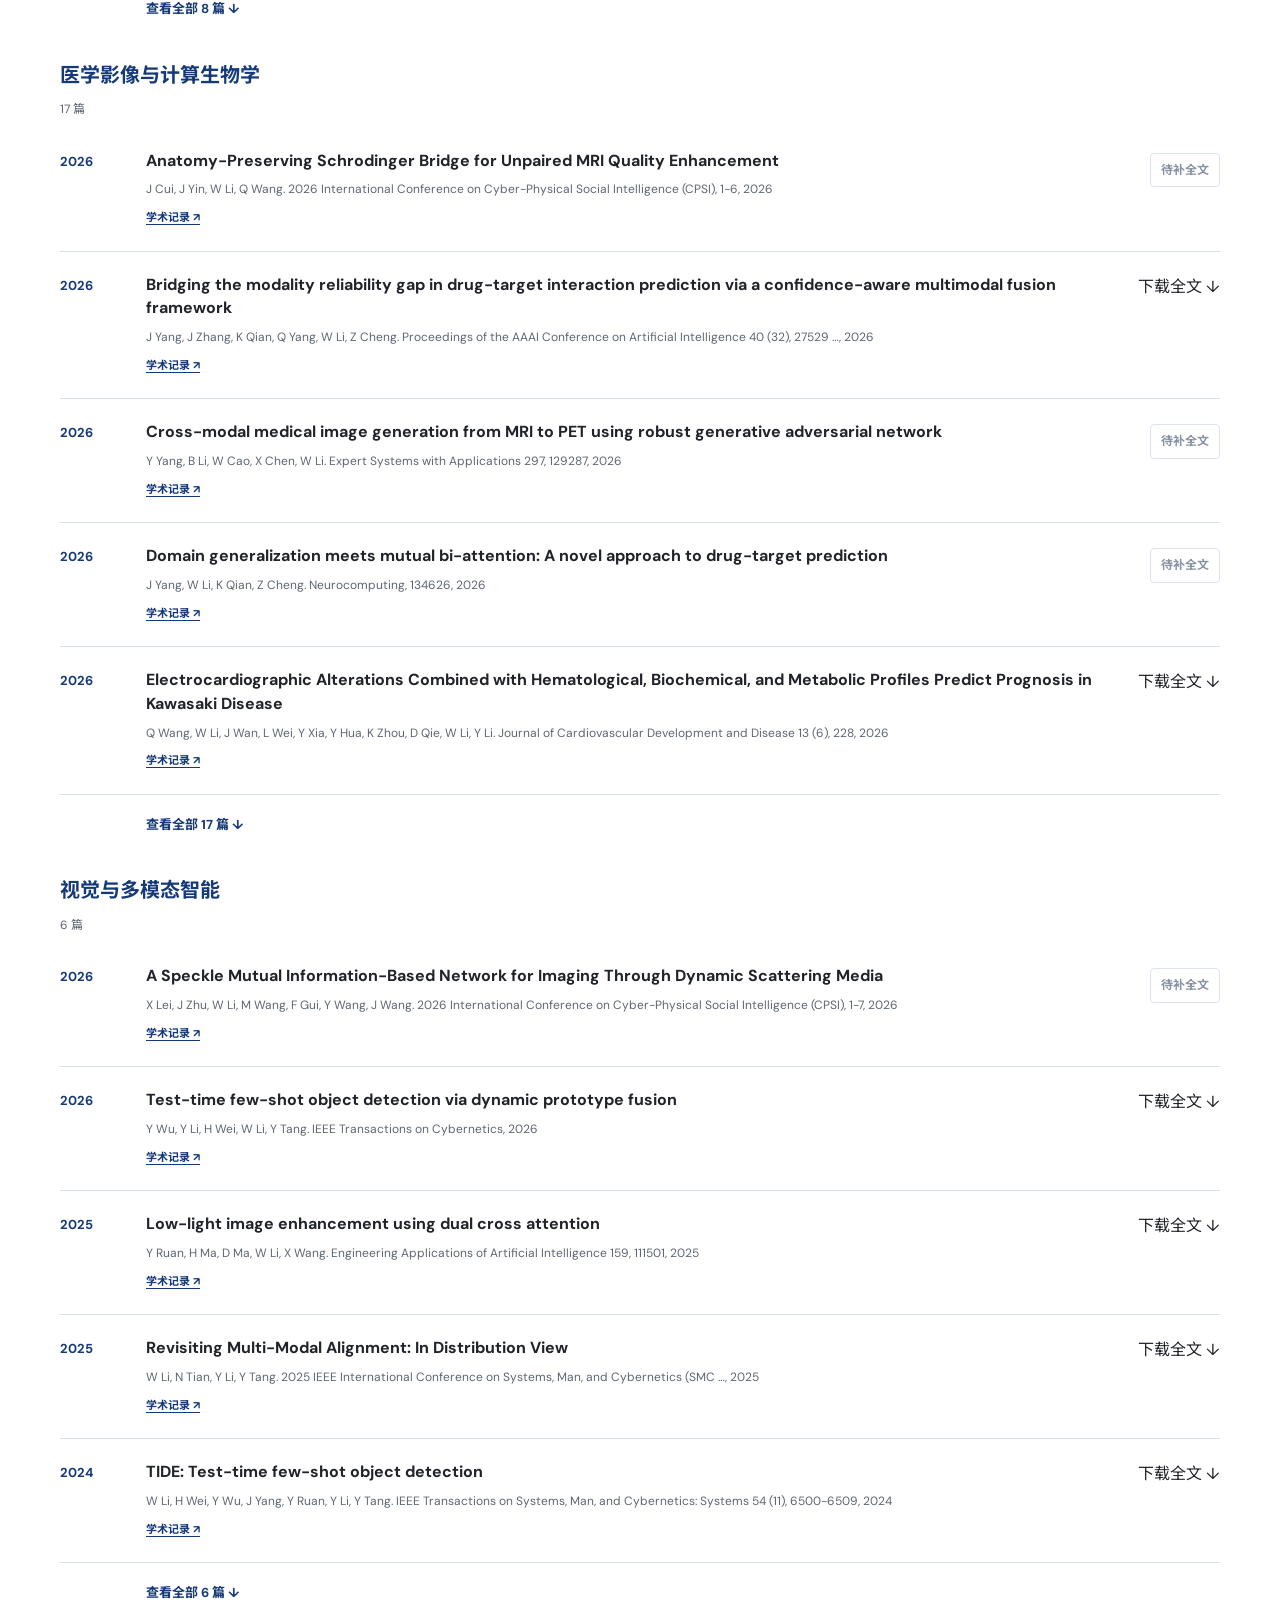
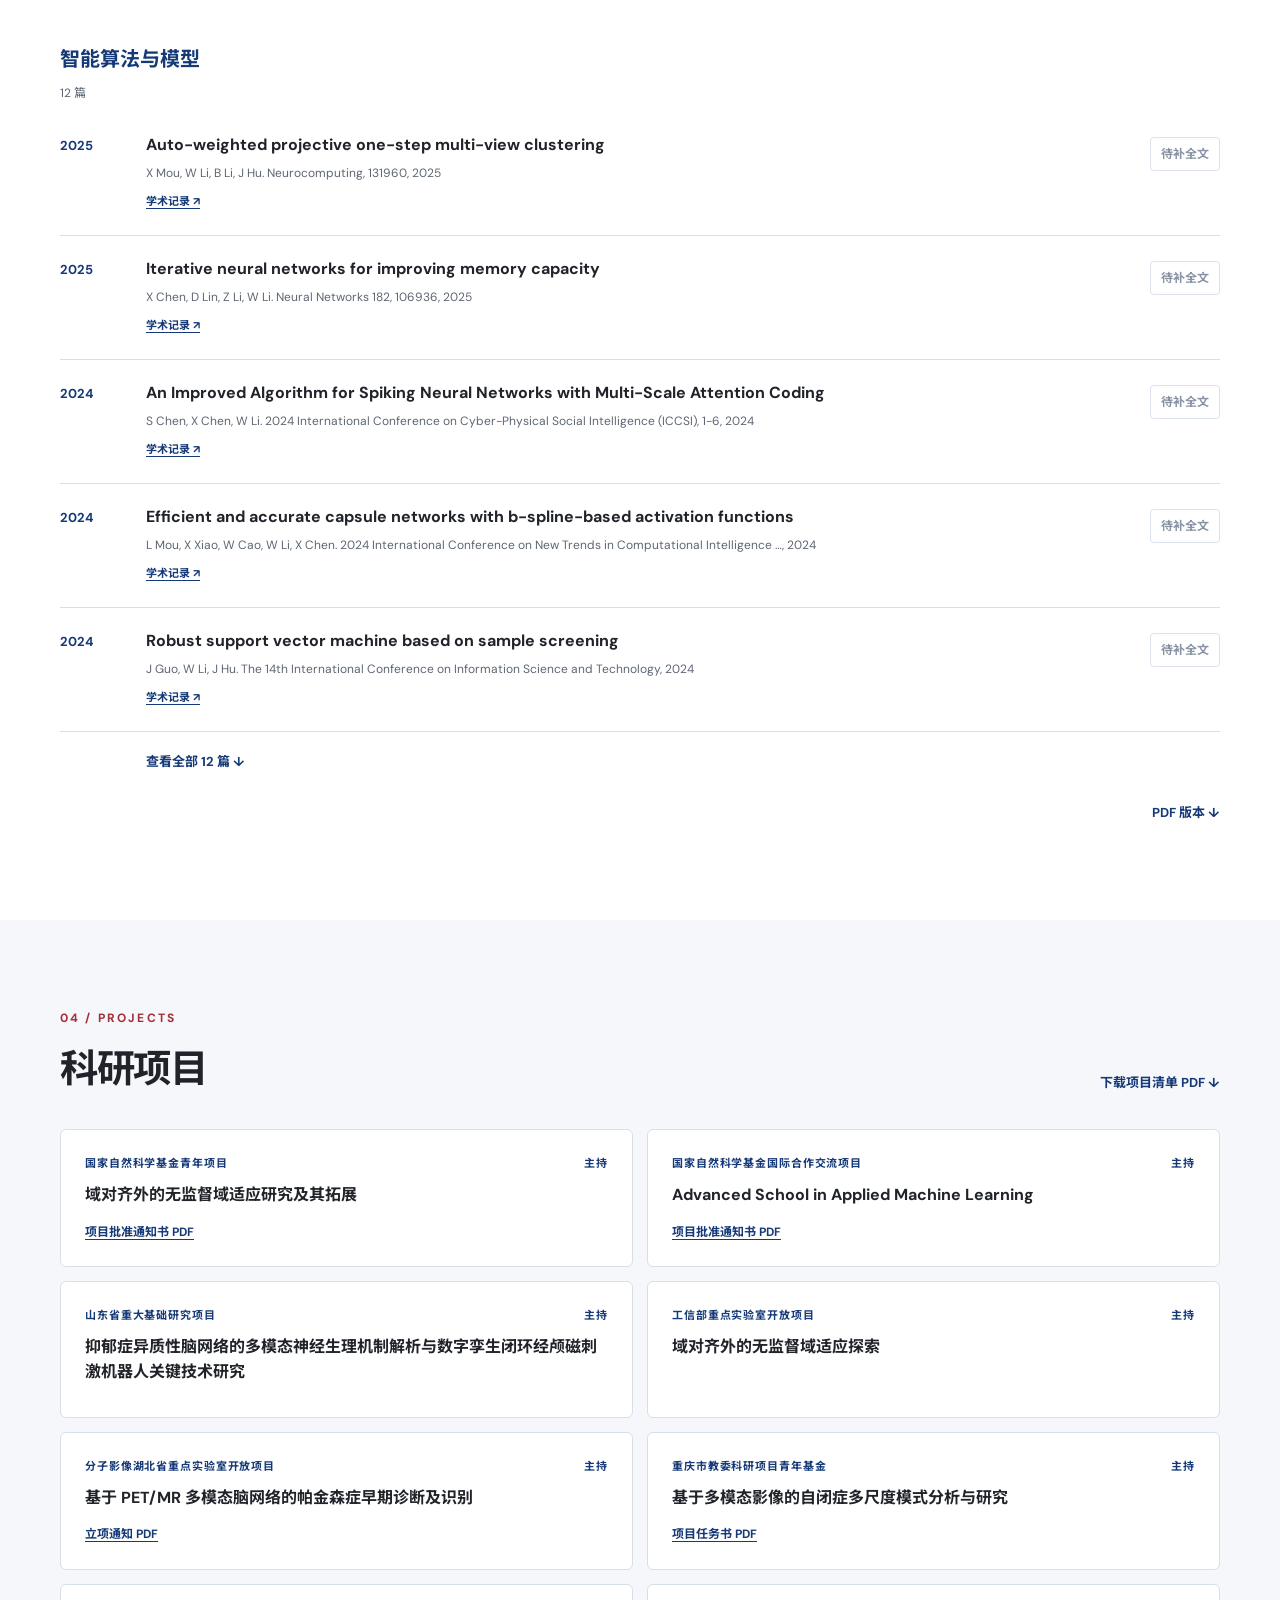
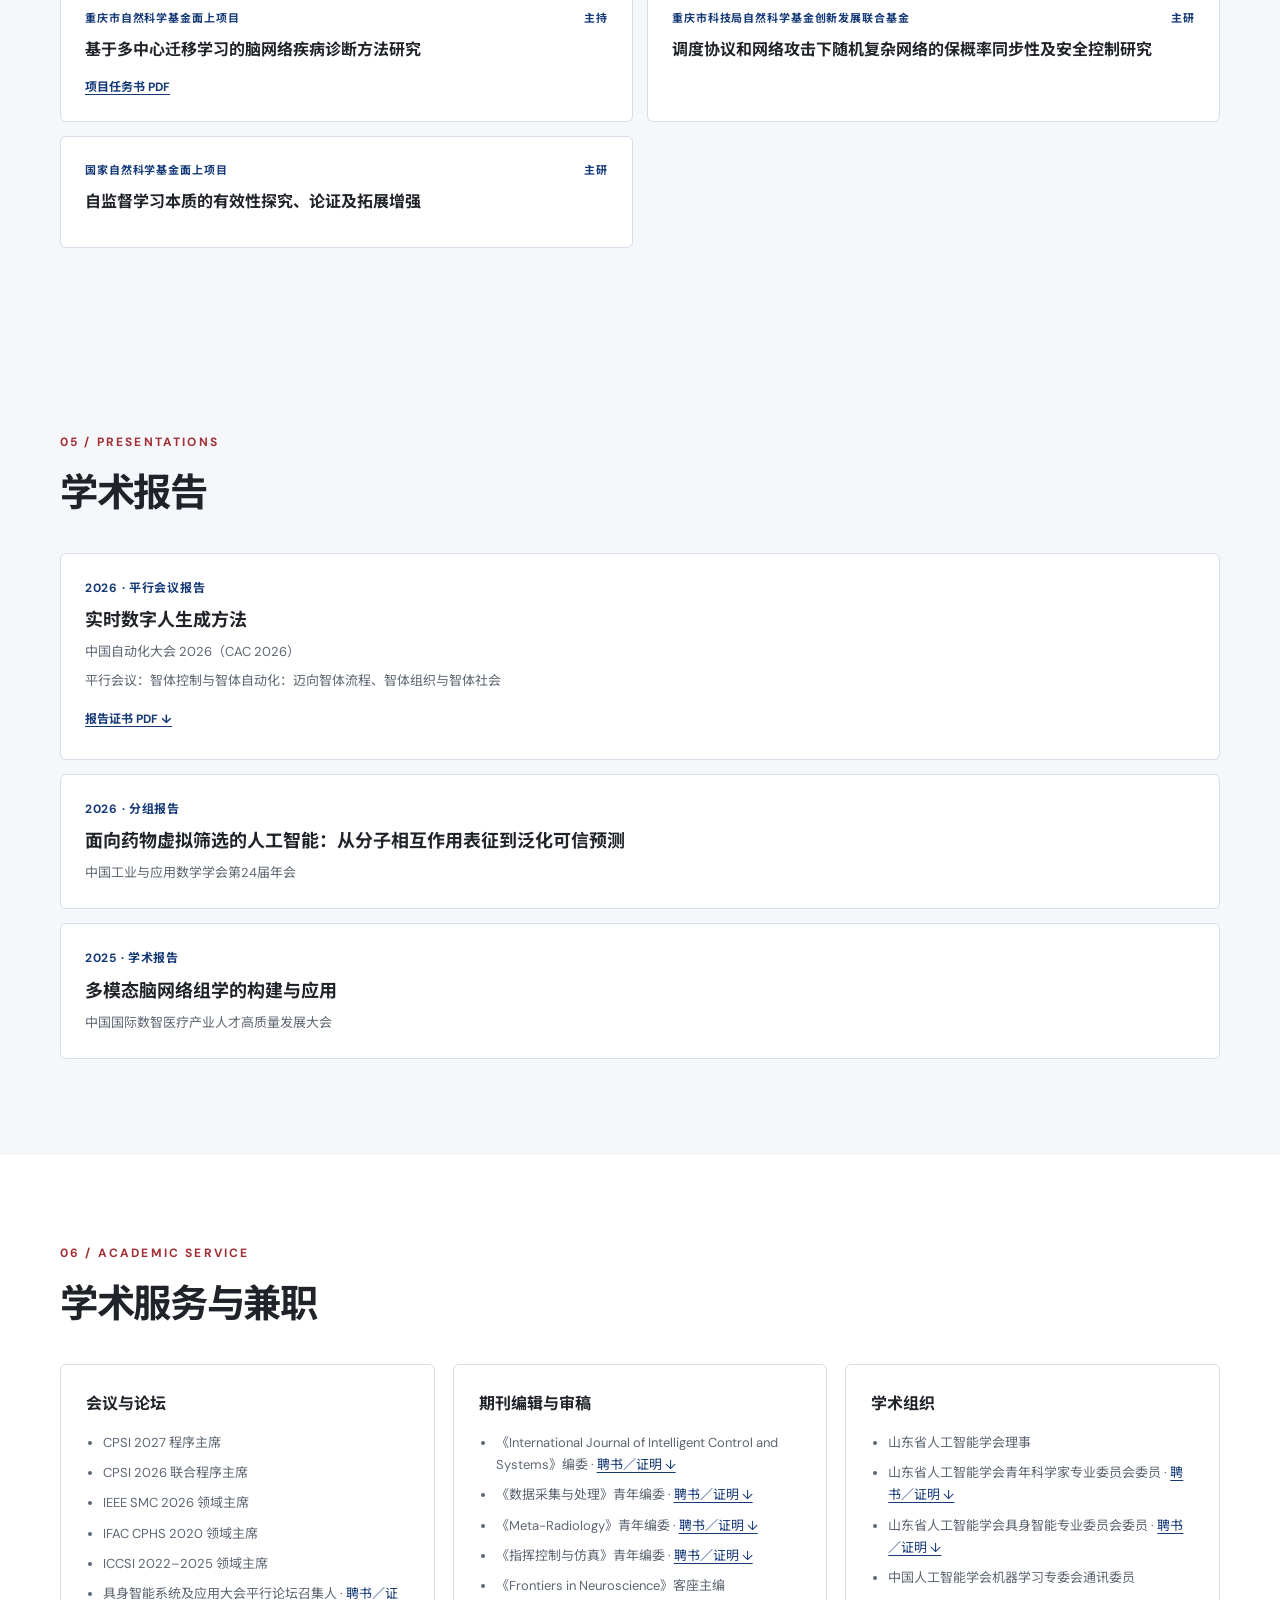
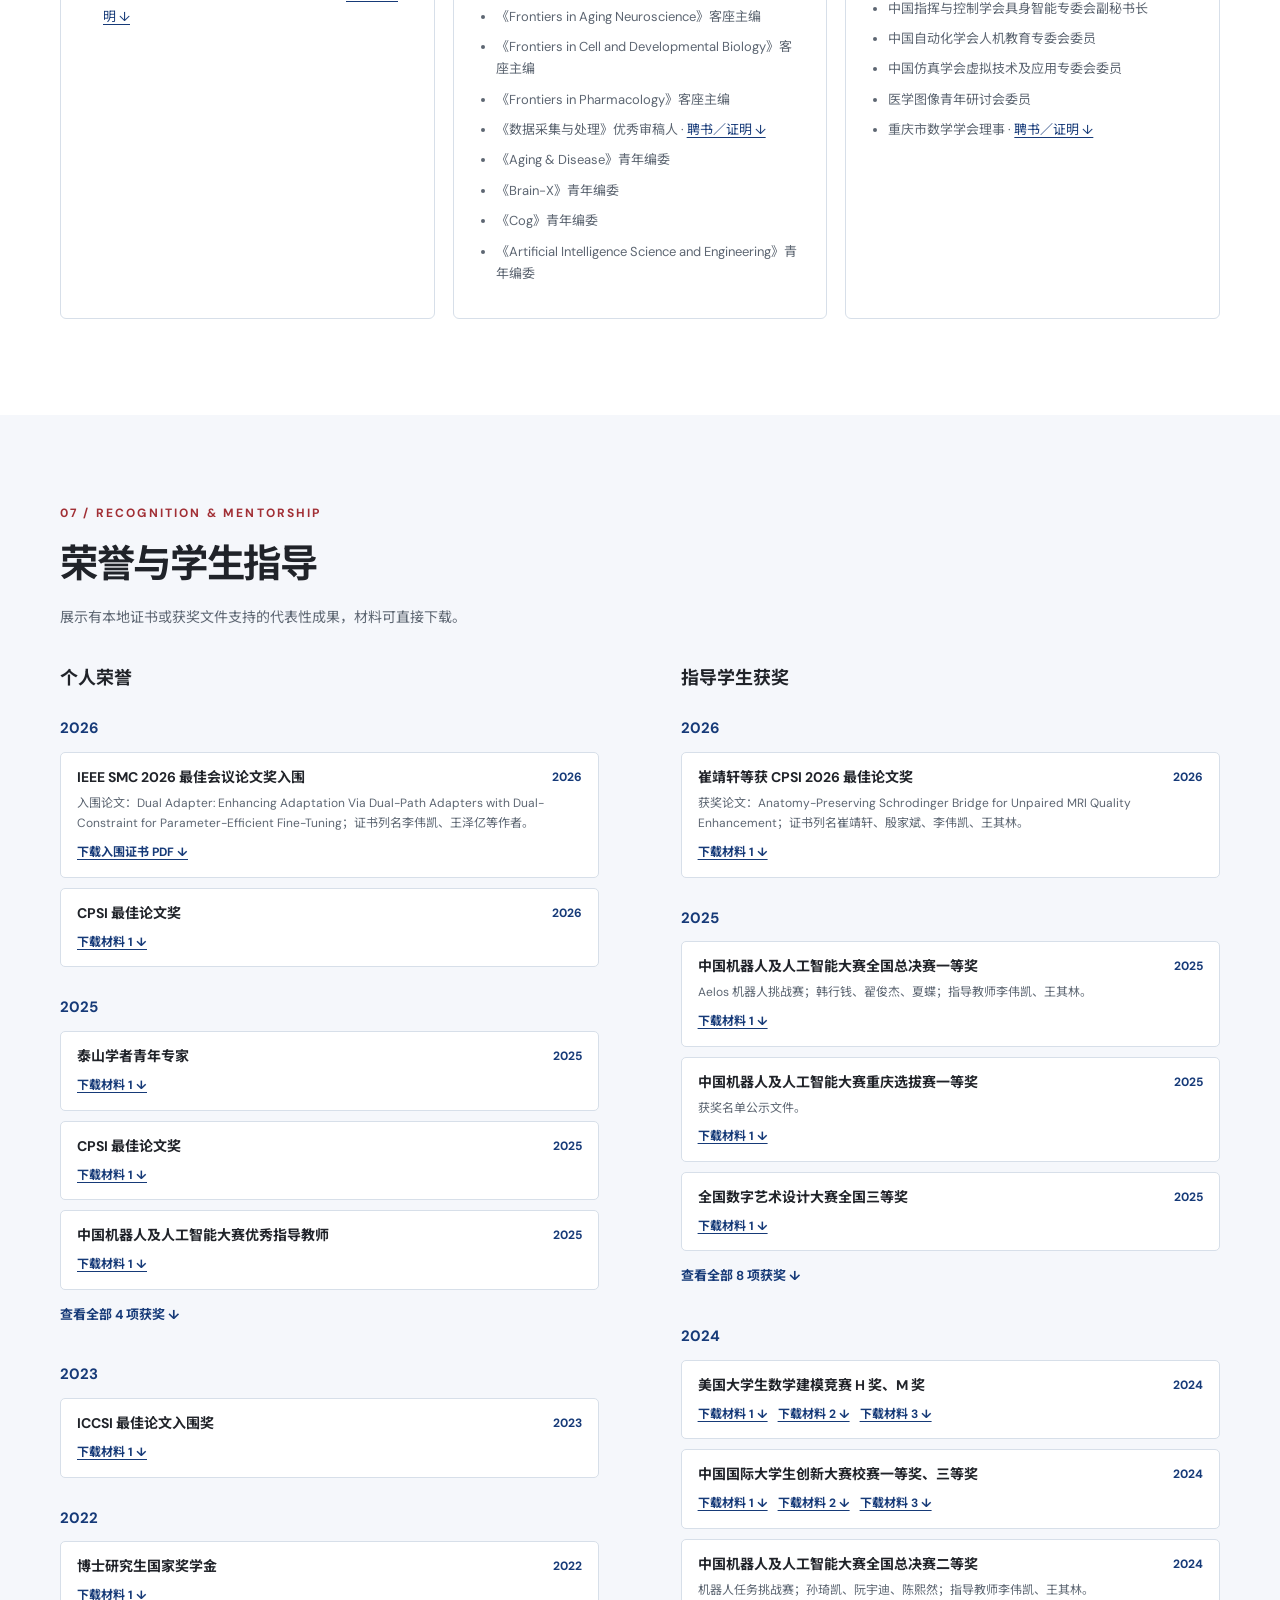
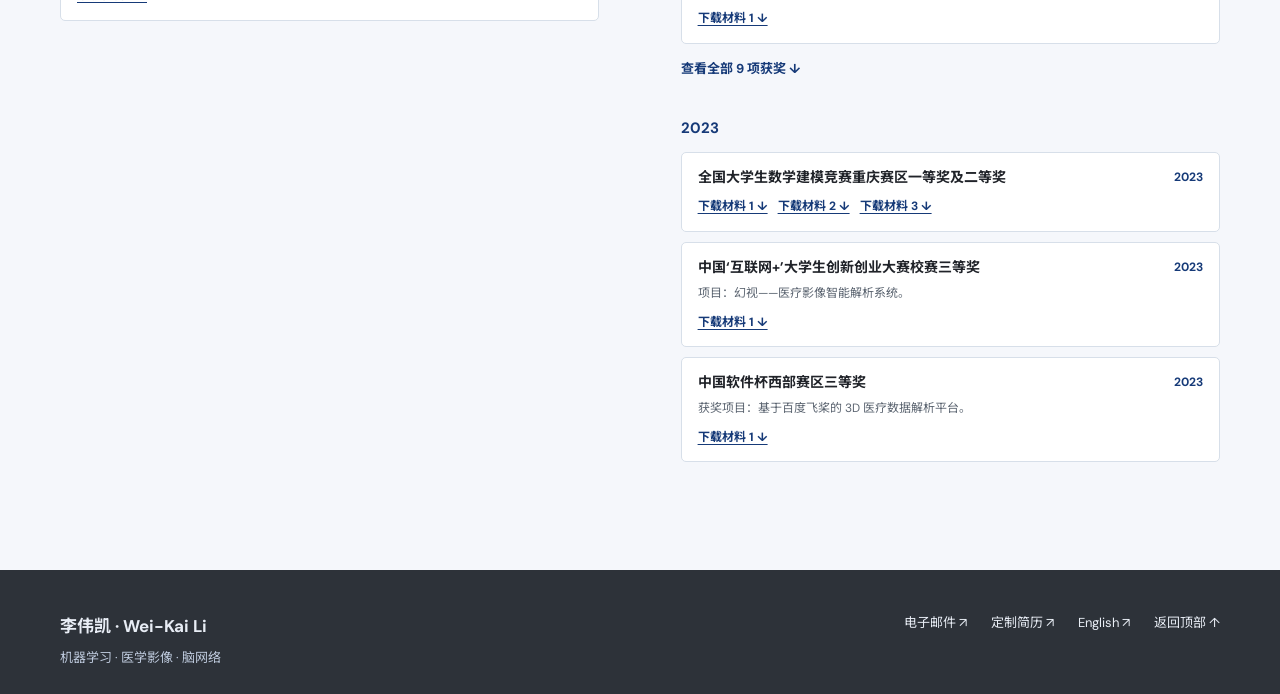
==== commit 5a5c50b1: "Add Chongqing teaching innovation competition third prize" ====
--- a/cn/index.html
+++ b/cn/index.html
@@ -61,6 +61,6 @@
   </main>
 
   <footer class="site-footer"><div class="shell footer-inner"><div><strong>李伟凯 · Wei-Kai Li</strong><p>机器学习 · 医学影像 · 脑网络</p></div><div><a href="mailto:leeweikai@sdjzu.edu.cn">电子邮件 ↗</a><a href="../cv-builder/?lang=zh">定制简历 ↗</a><a href="../">English ↗</a><a href="#top">返回顶部 ↑</a></div></div></footer>
-  <script src="../data.js?v=20261101f"></script><script src="../app.js?v=20261101b"></script>
+  <script src="../data.js?v=20261104a"></script><script src="../app.js?v=20261101b"></script>
 </body>
 </html>
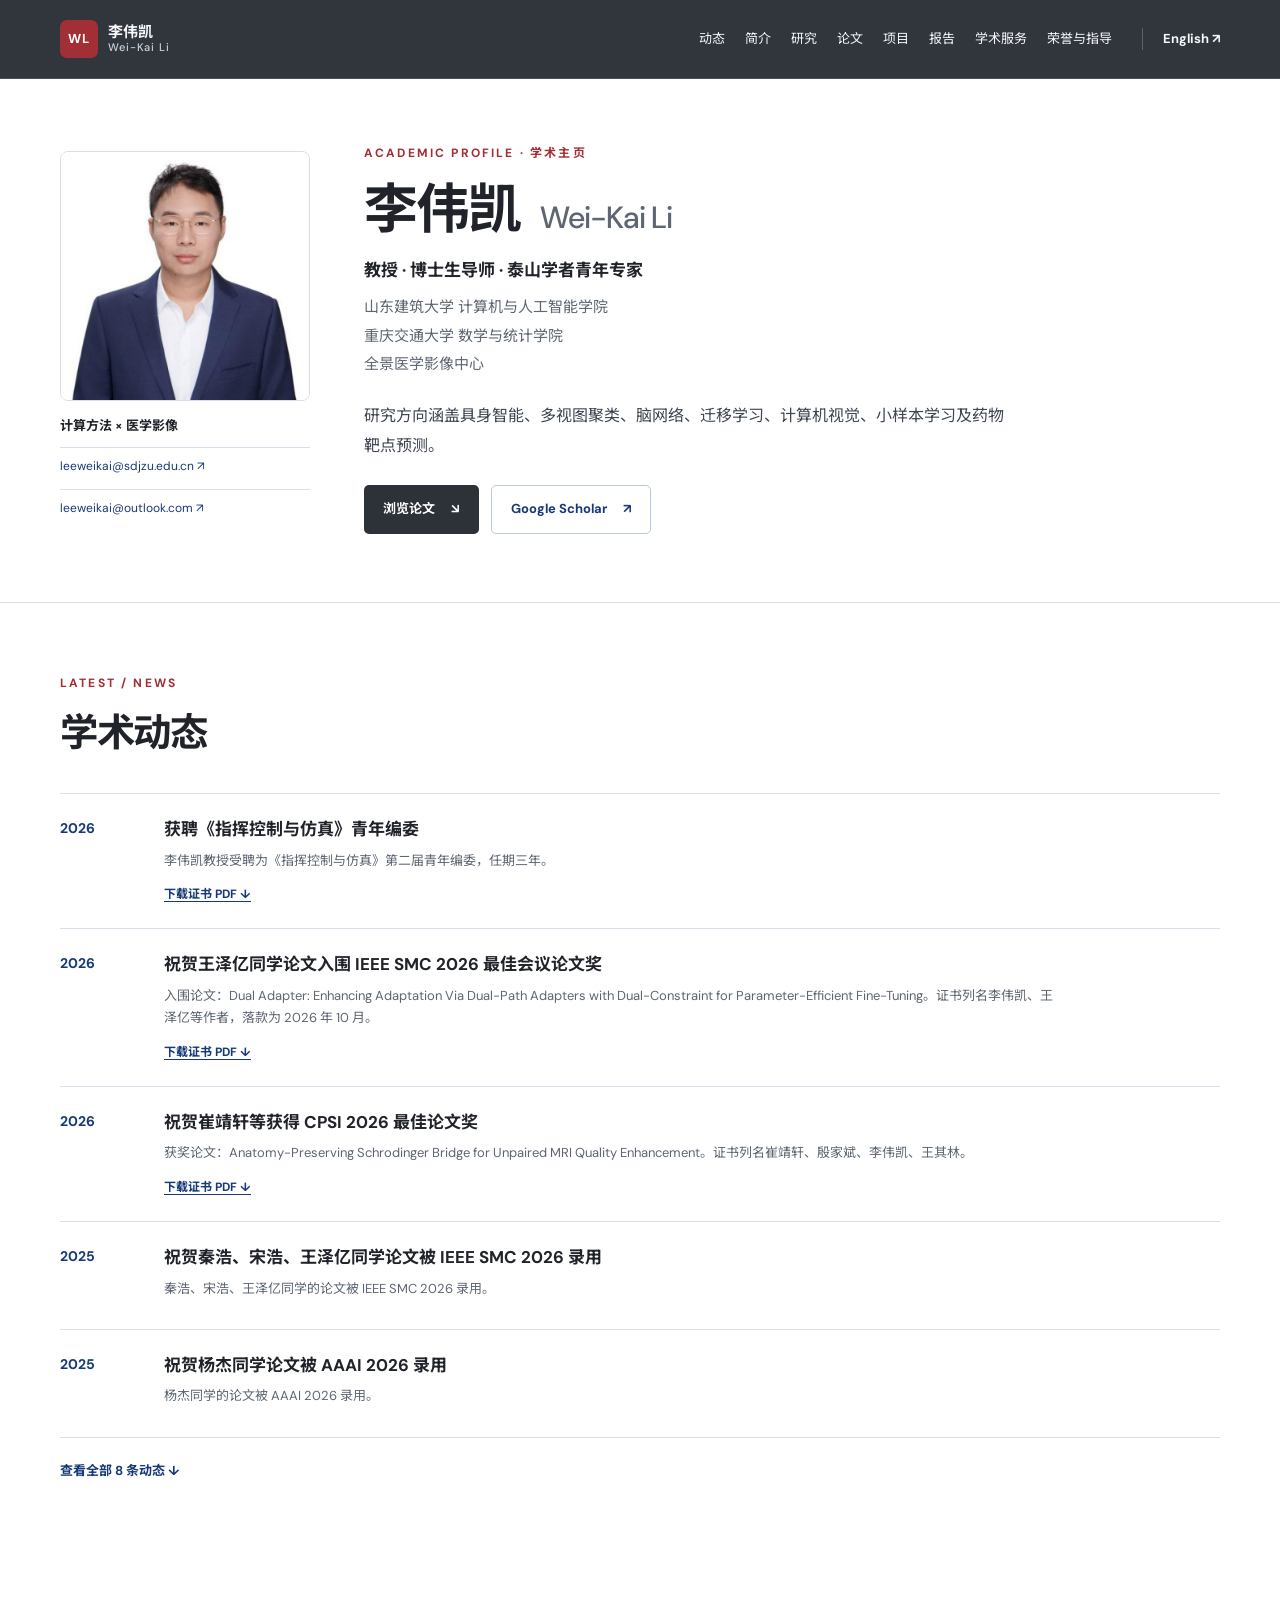
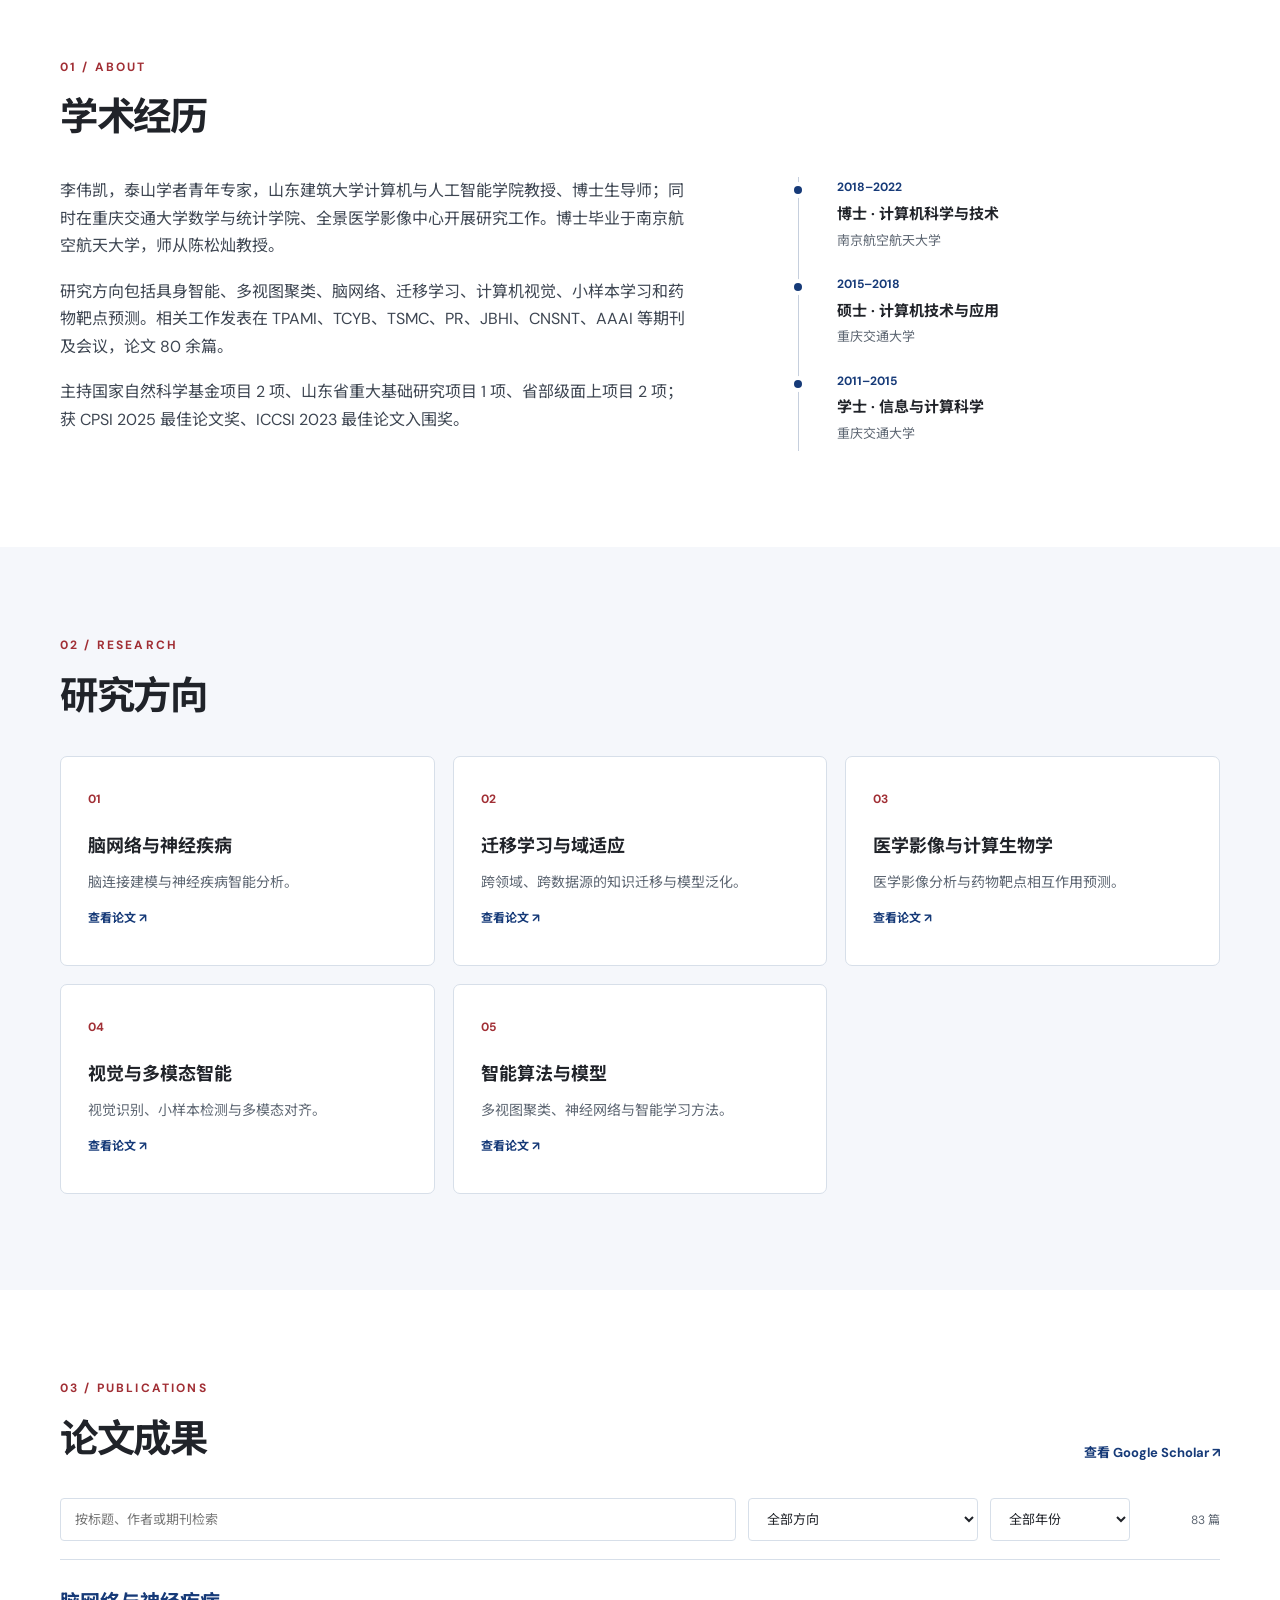
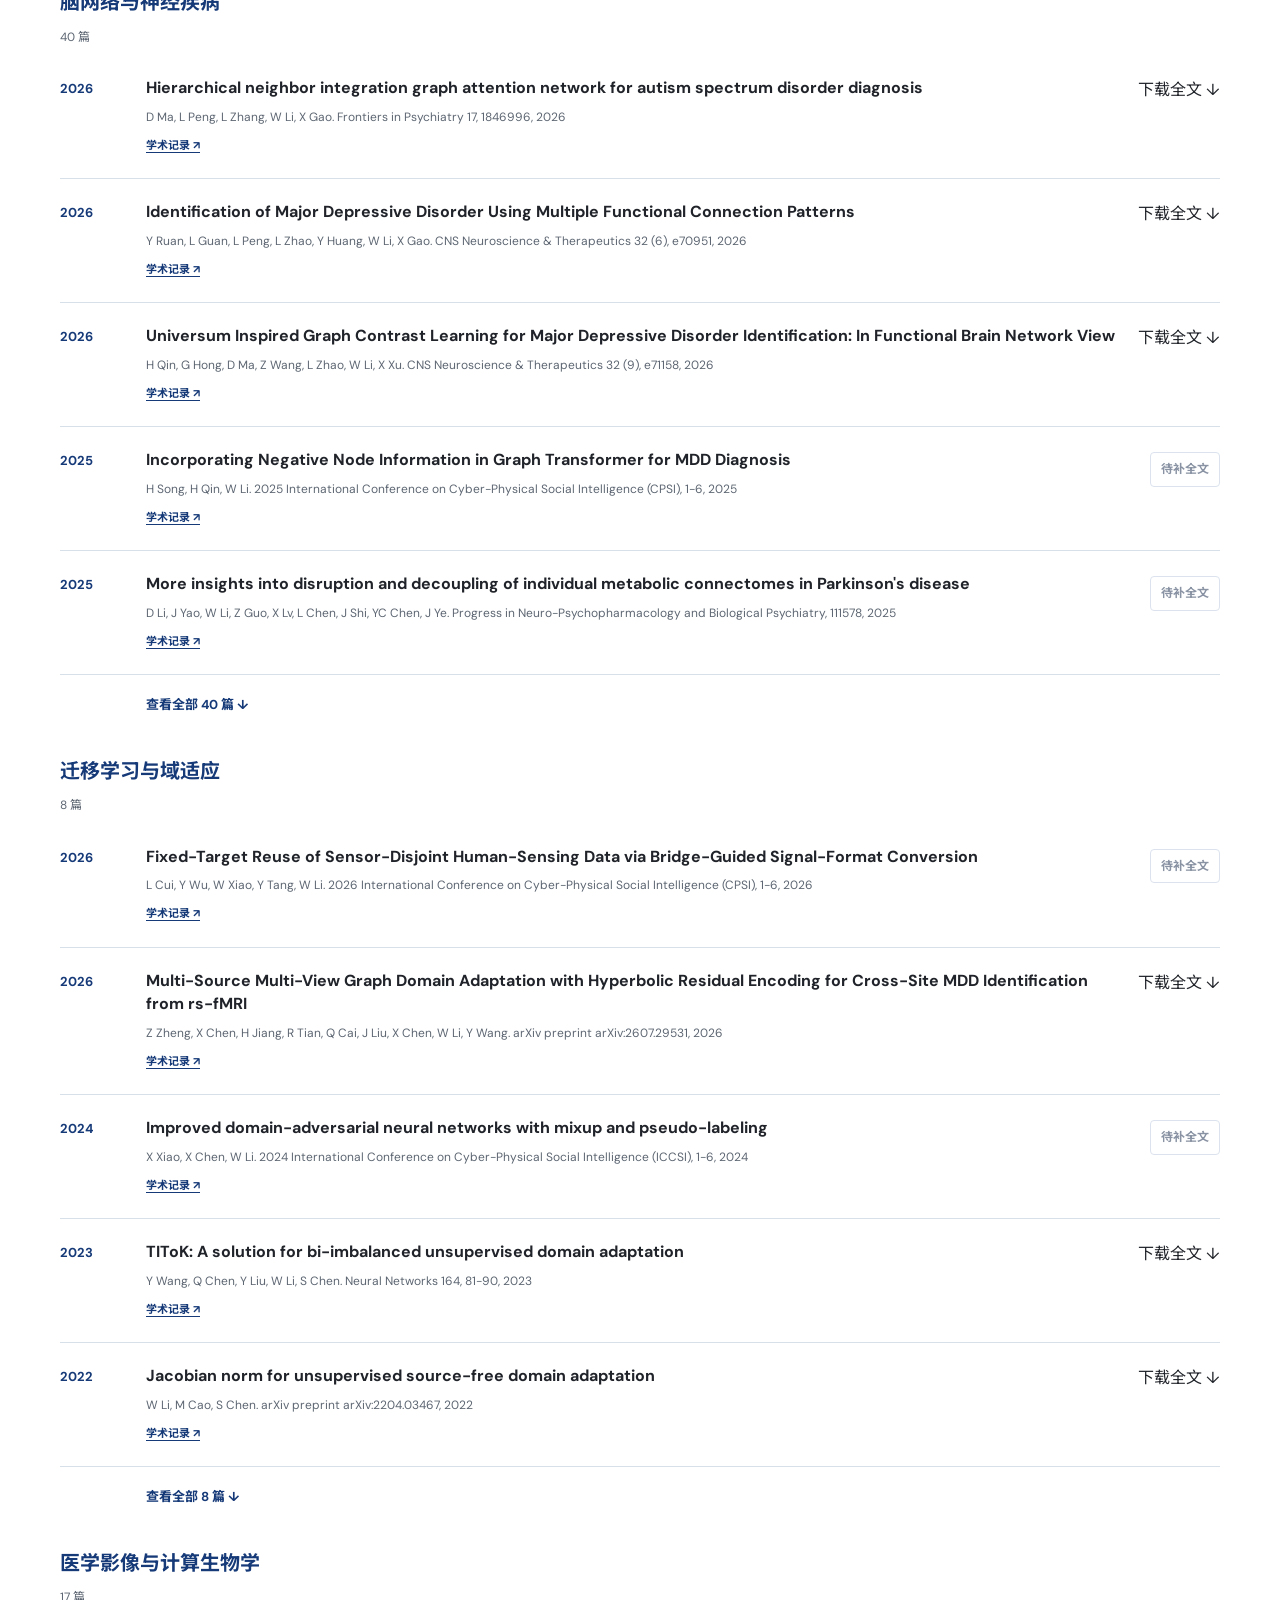
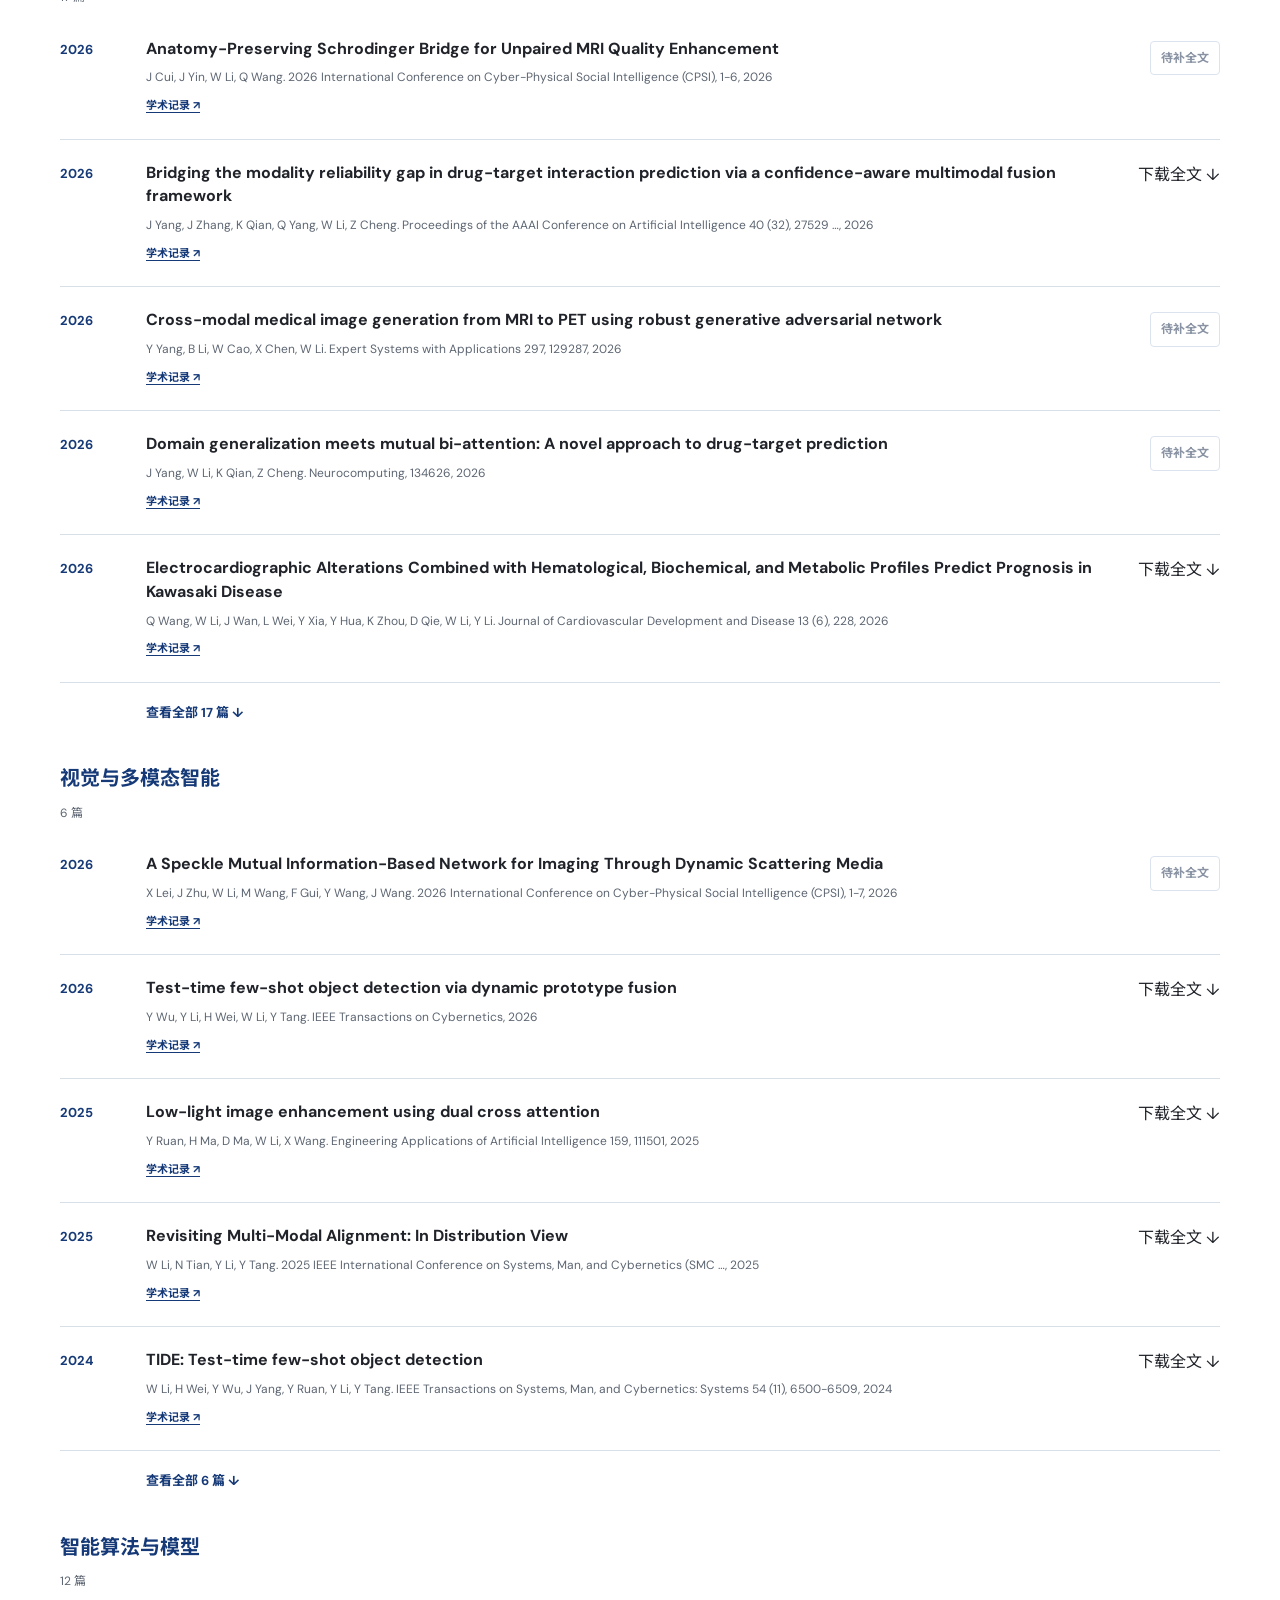
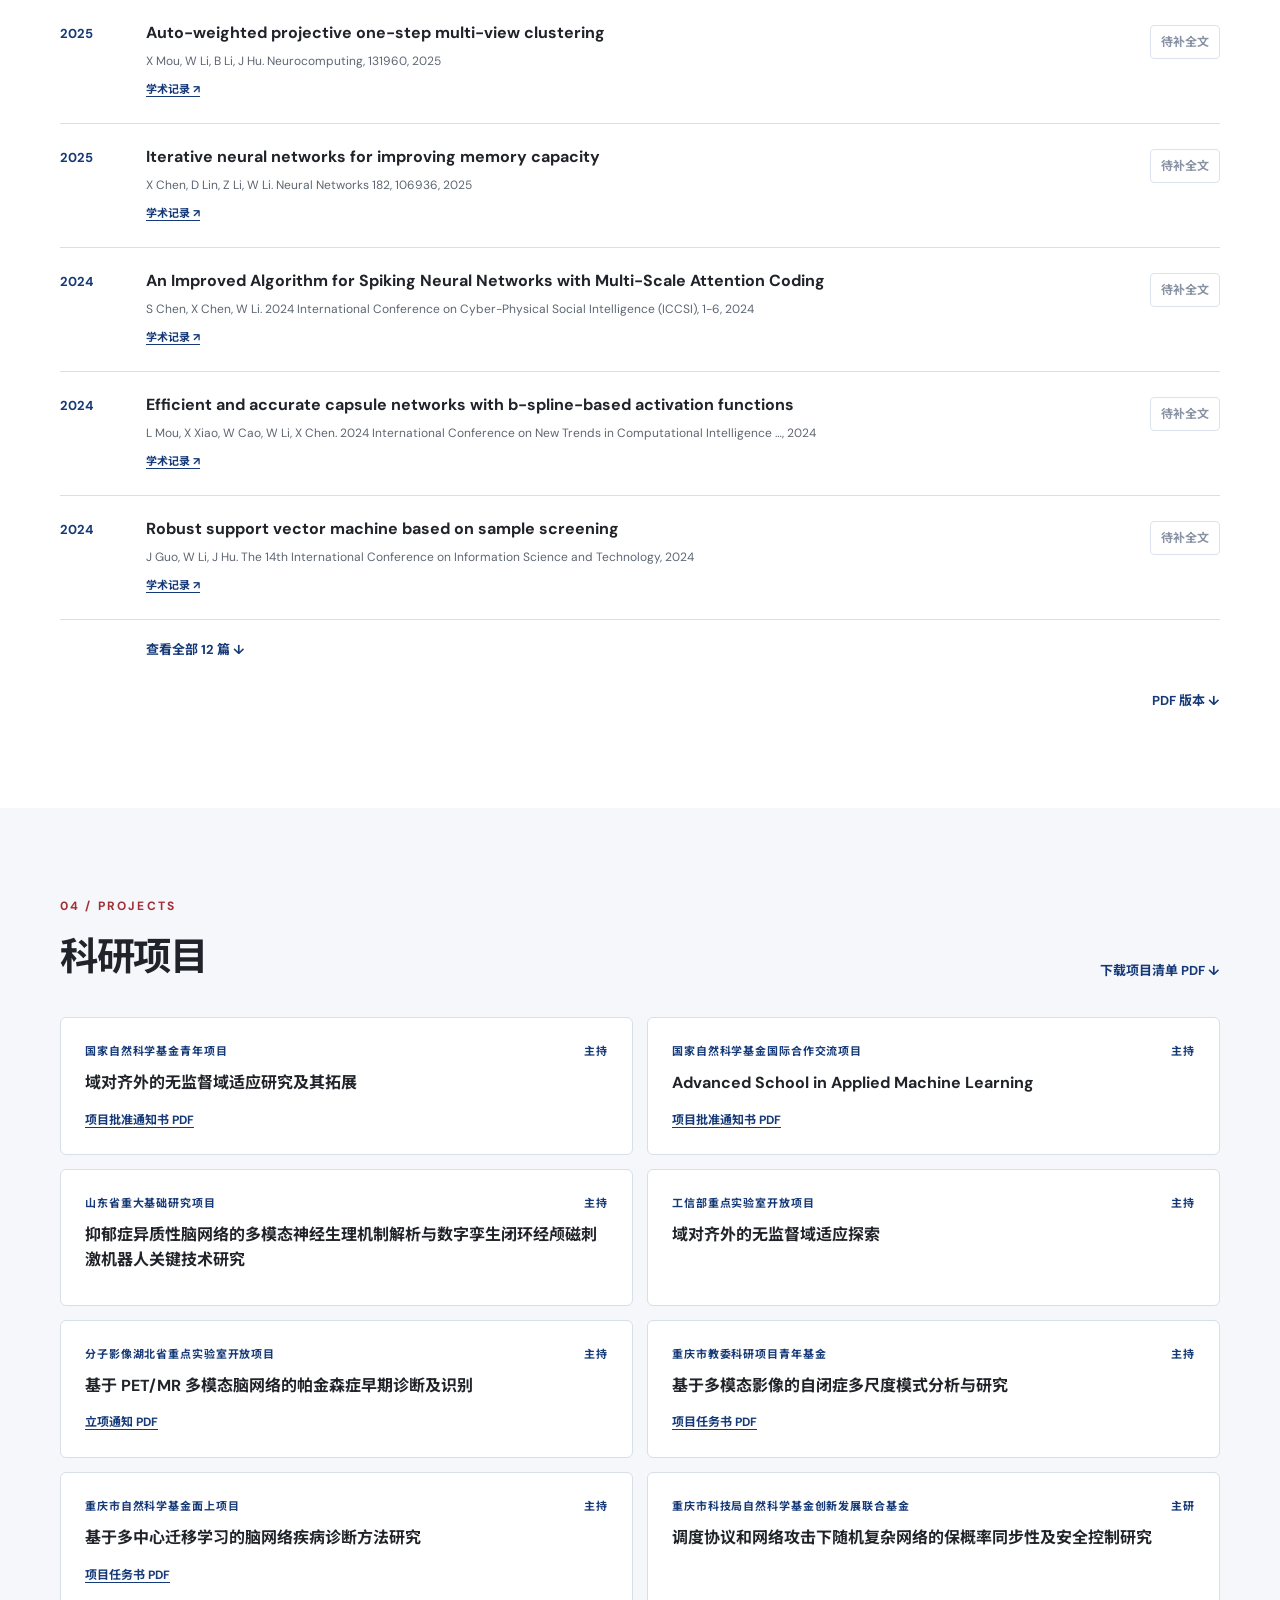
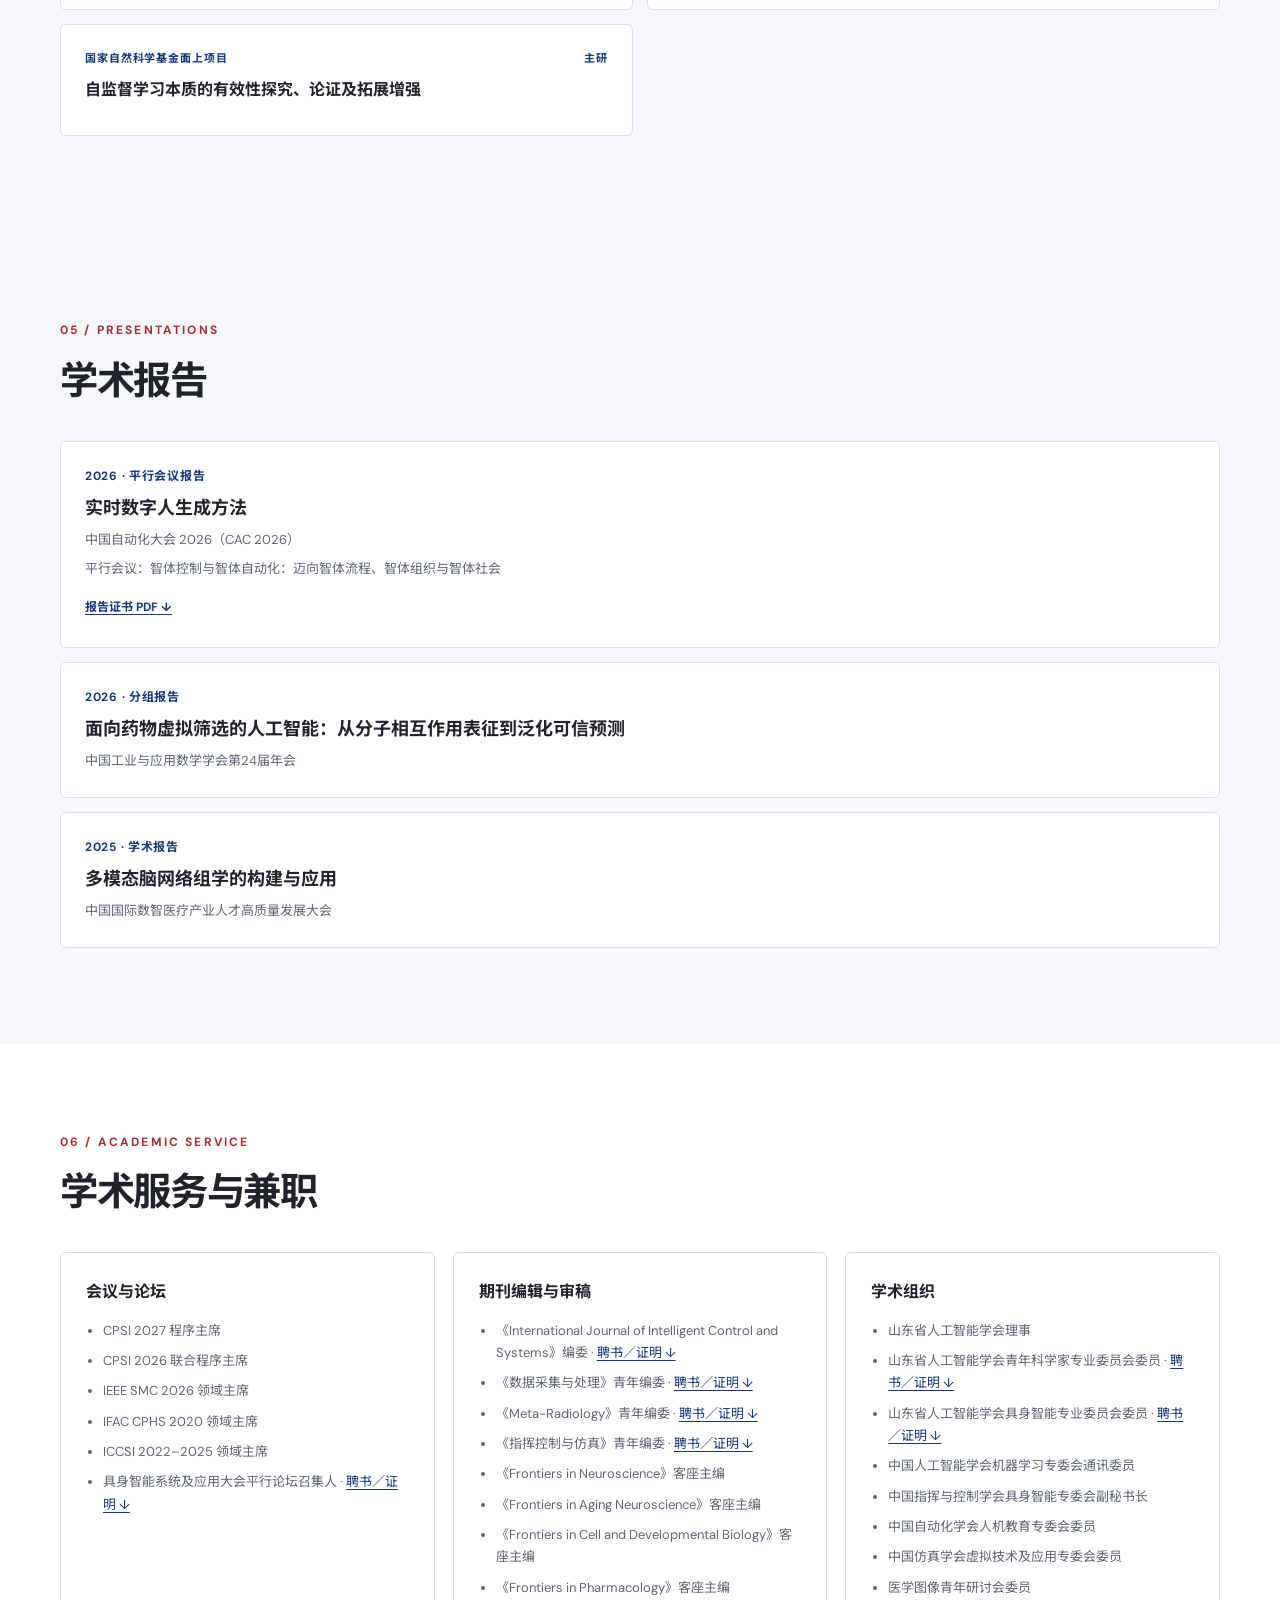
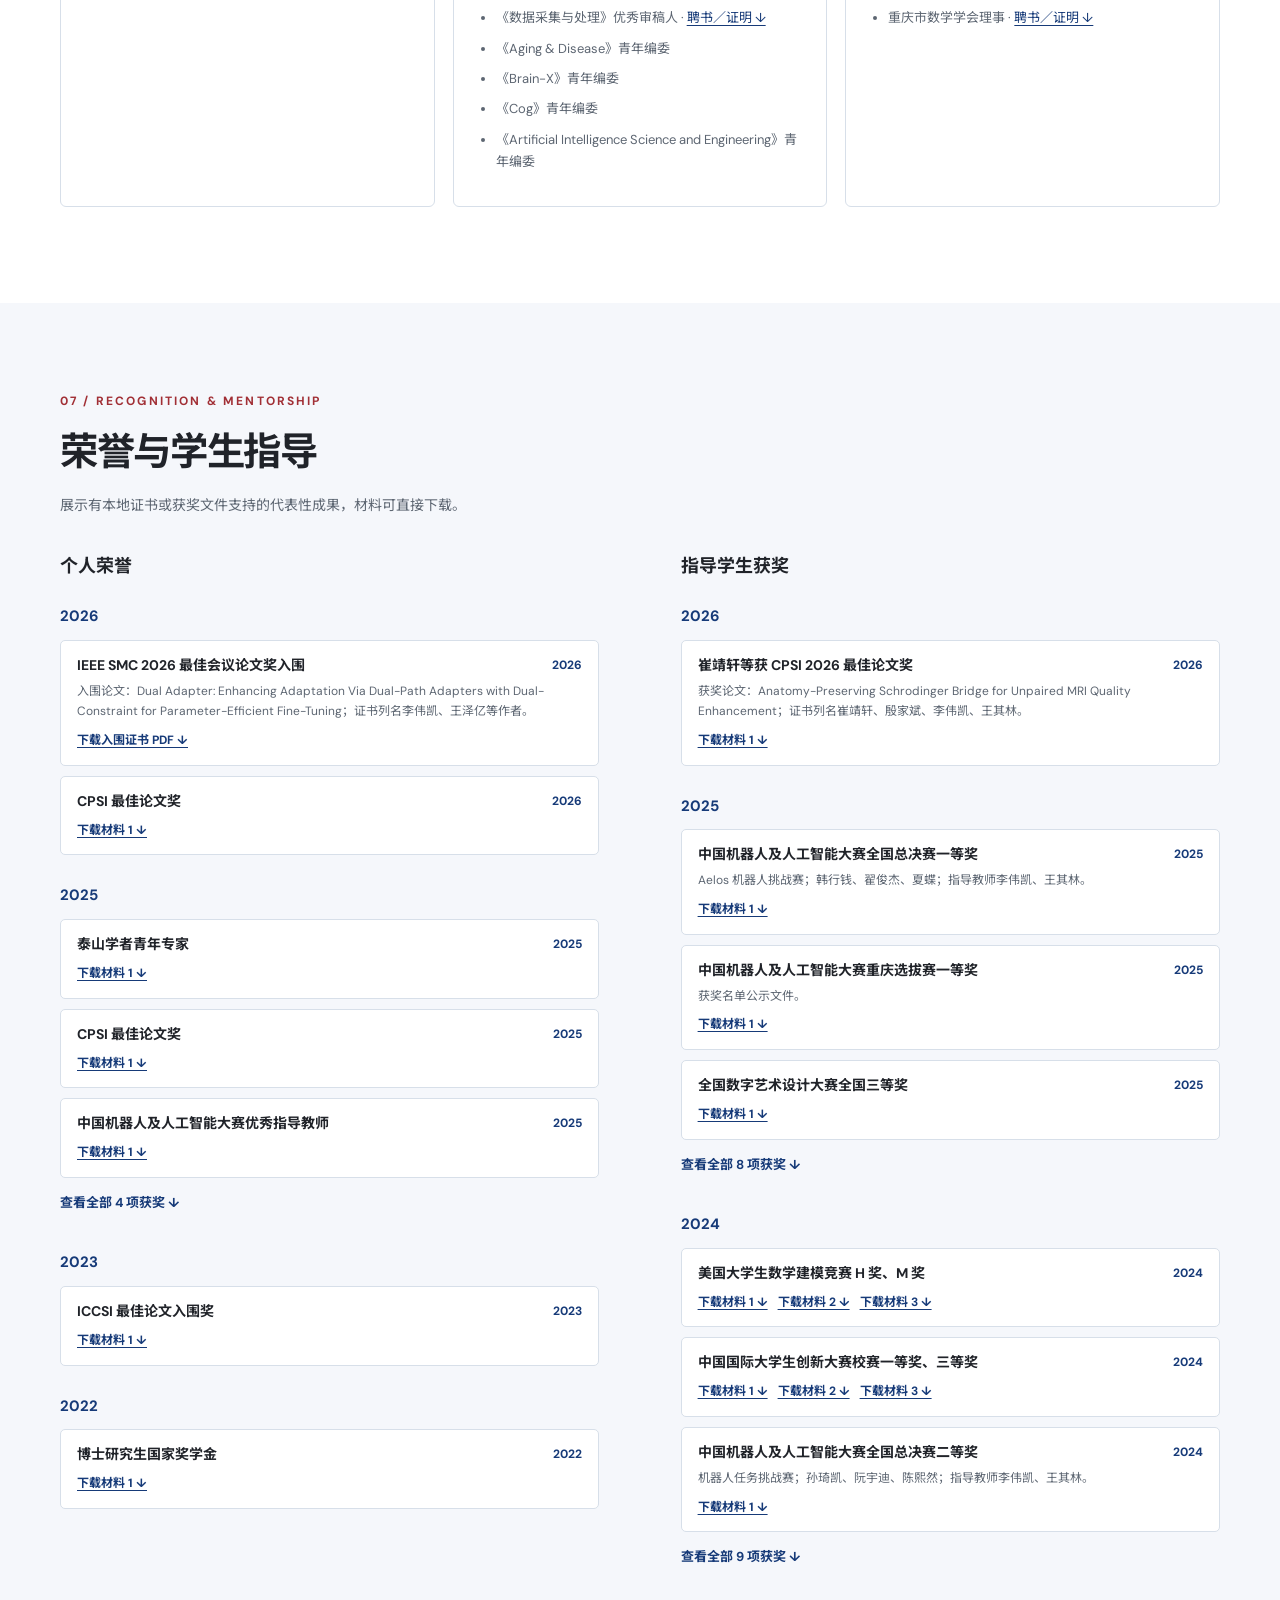
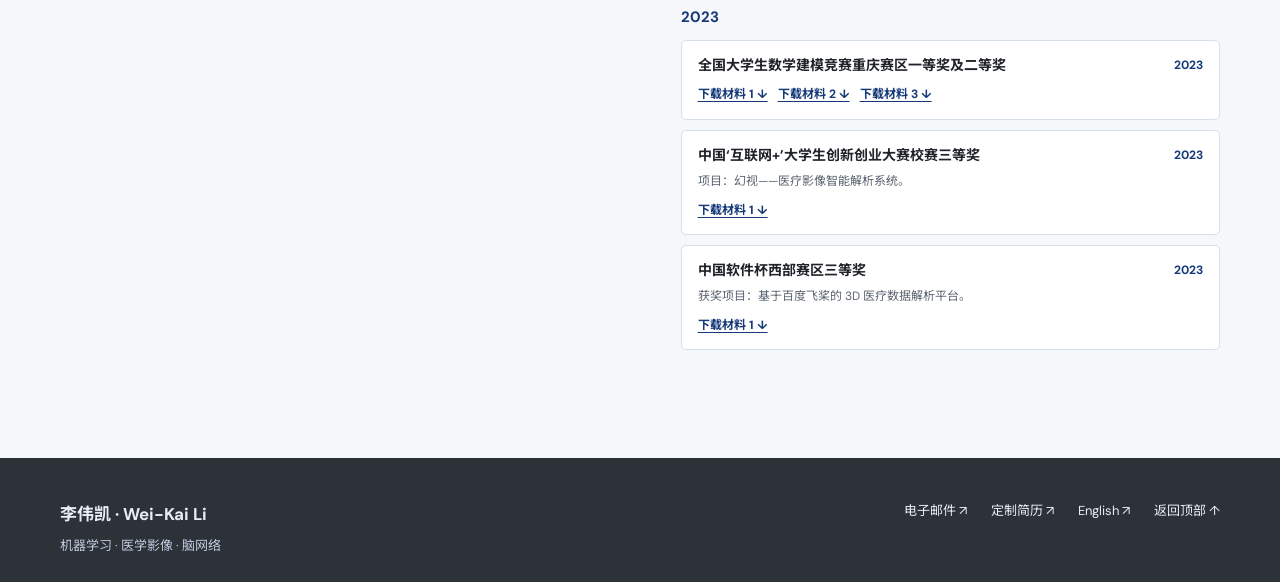
==== commit 3c7e2915: "Update portrait across bilingual homepages and CVs" ====
--- a/cn/index.html
+++ b/cn/index.html
@@ -6,7 +6,7 @@
   <meta name="description" content="李伟凯教授个人学术主页：研究方向、论文、科研项目、学术服务、获奖及学生指导成果。">
   <meta name="theme-color" content="#2d3239">
   <title>李伟凯 | 学术主页</title>
-  <link rel="stylesheet" href="../styles.css?v=20261101b">
+  <link rel="stylesheet" href="../styles.css?v=20261117a">
 </head>
 <body>
   <a class="skip-link" href="#main">跳转到正文</a>
@@ -36,7 +36,7 @@
         </div>
         <aside class="hero-card" aria-label="联系方式与资料">
 
-          <img class="profile-photo" src="../assets/profile.jpeg?v=20261004m" alt="李伟凯教授照片" width="1279" height="1929">
+          <img class="profile-photo" src="../assets/profile.jpeg?v=20261117a" alt="李伟凯教授照片" width="306" height="306">
           <p>计算方法 × 医学影像</p>
           <div class="hero-card-links"><a href="mailto:leeweikai@sdjzu.edu.cn">leeweikai@sdjzu.edu.cn ↗</a><a href="mailto:leeweikai@outlook.com">leeweikai@outlook.com ↗</a></div>
         </aside>
--- a/styles.css
+++ b/styles.css
@@ -19,7 +19,7 @@
 .hero-grid>div:first-child{grid-column:2;grid-row:1}
 .hero-card{grid-column:1;grid-row:1;min-height:0;padding:0;background:transparent;border:0;border-radius:0;box-shadow:none}
 .hero-card-top{display:none}
-.profile-photo{display:block;width:100%;height:auto;aspect-ratio:1279/1929;object-fit:contain;border-radius:8px;border:1px solid var(--line)}
+.profile-photo{display:block;width:100%;height:auto;aspect-ratio:1/1;object-fit:contain;border-radius:8px;border:1px solid var(--line)}
 .hero h1{font-size:clamp(38px,4.2vw,55px);letter-spacing:-.04em}
 .hero h1 span{display:inline;margin-left:12px;color:var(--muted);font-size:clamp(24px,2.4vw,32px)}
 .hero .eyebrow{color:#a12f35}
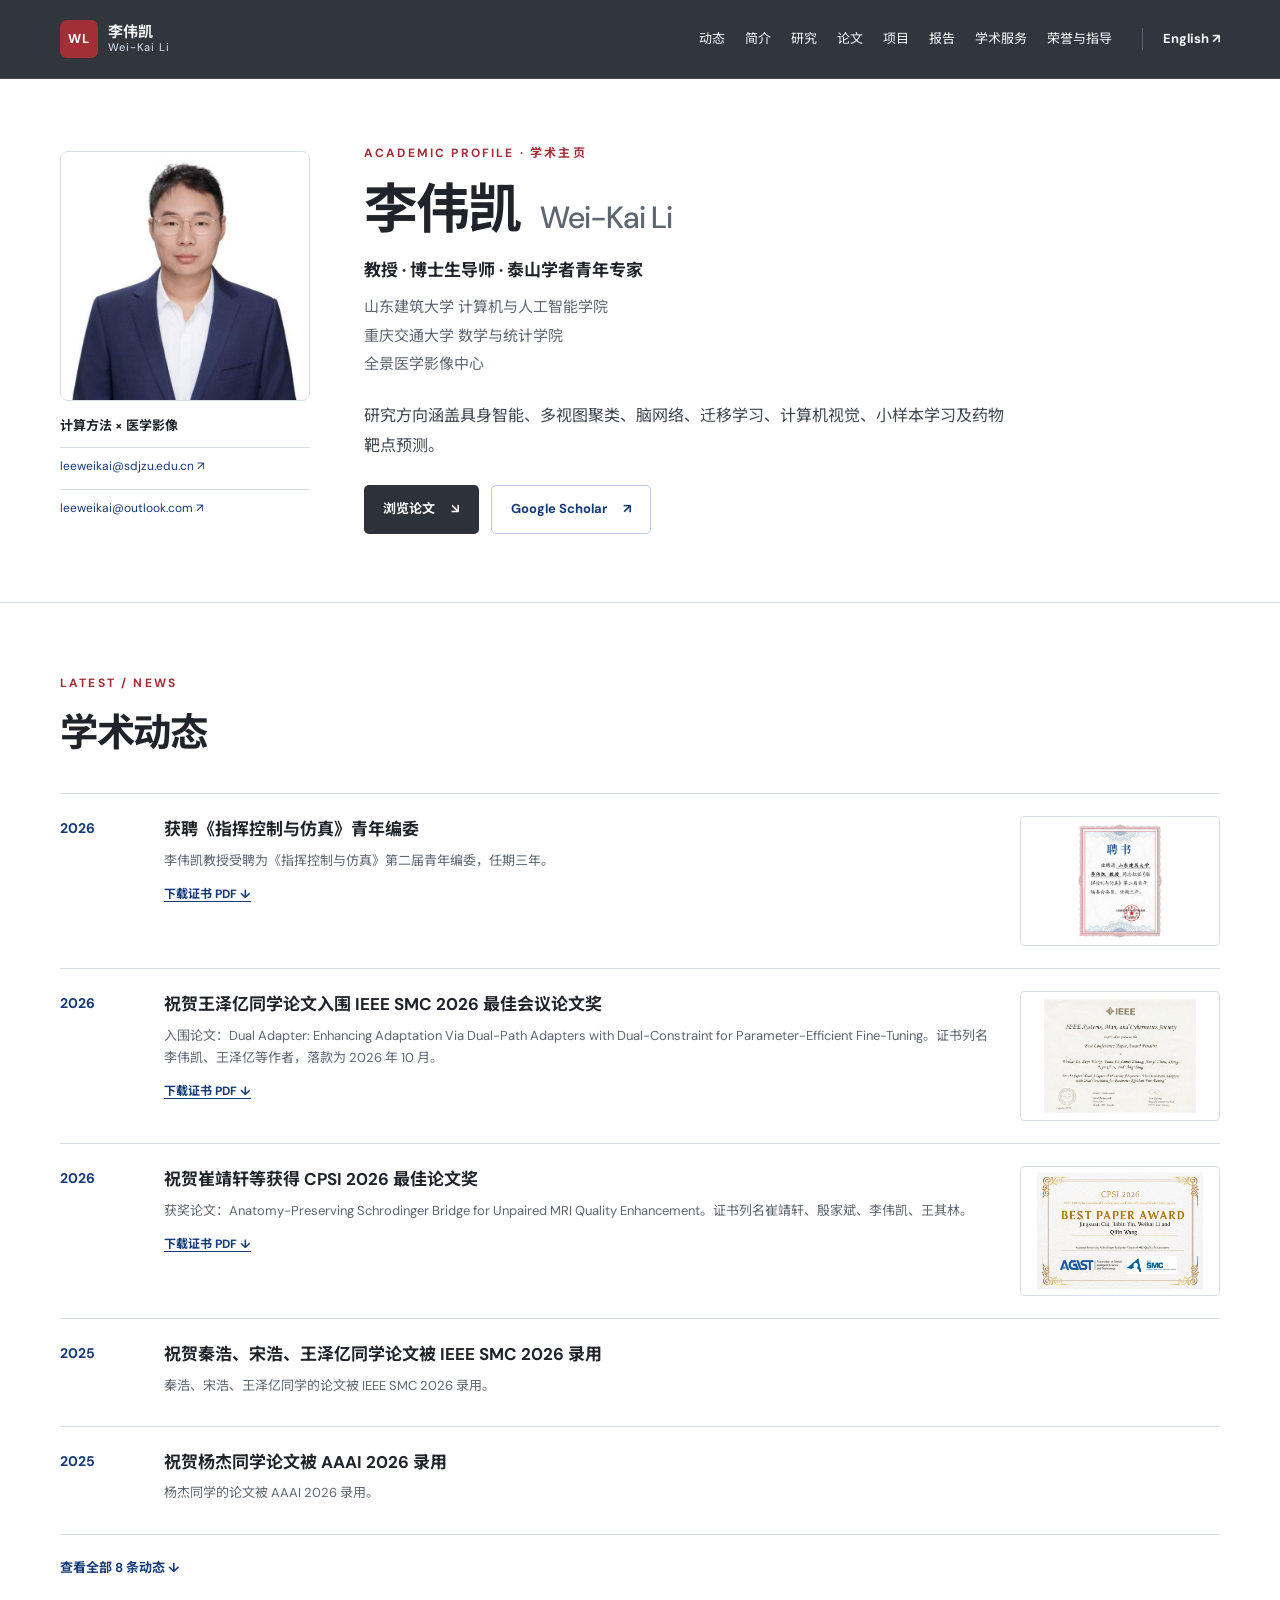
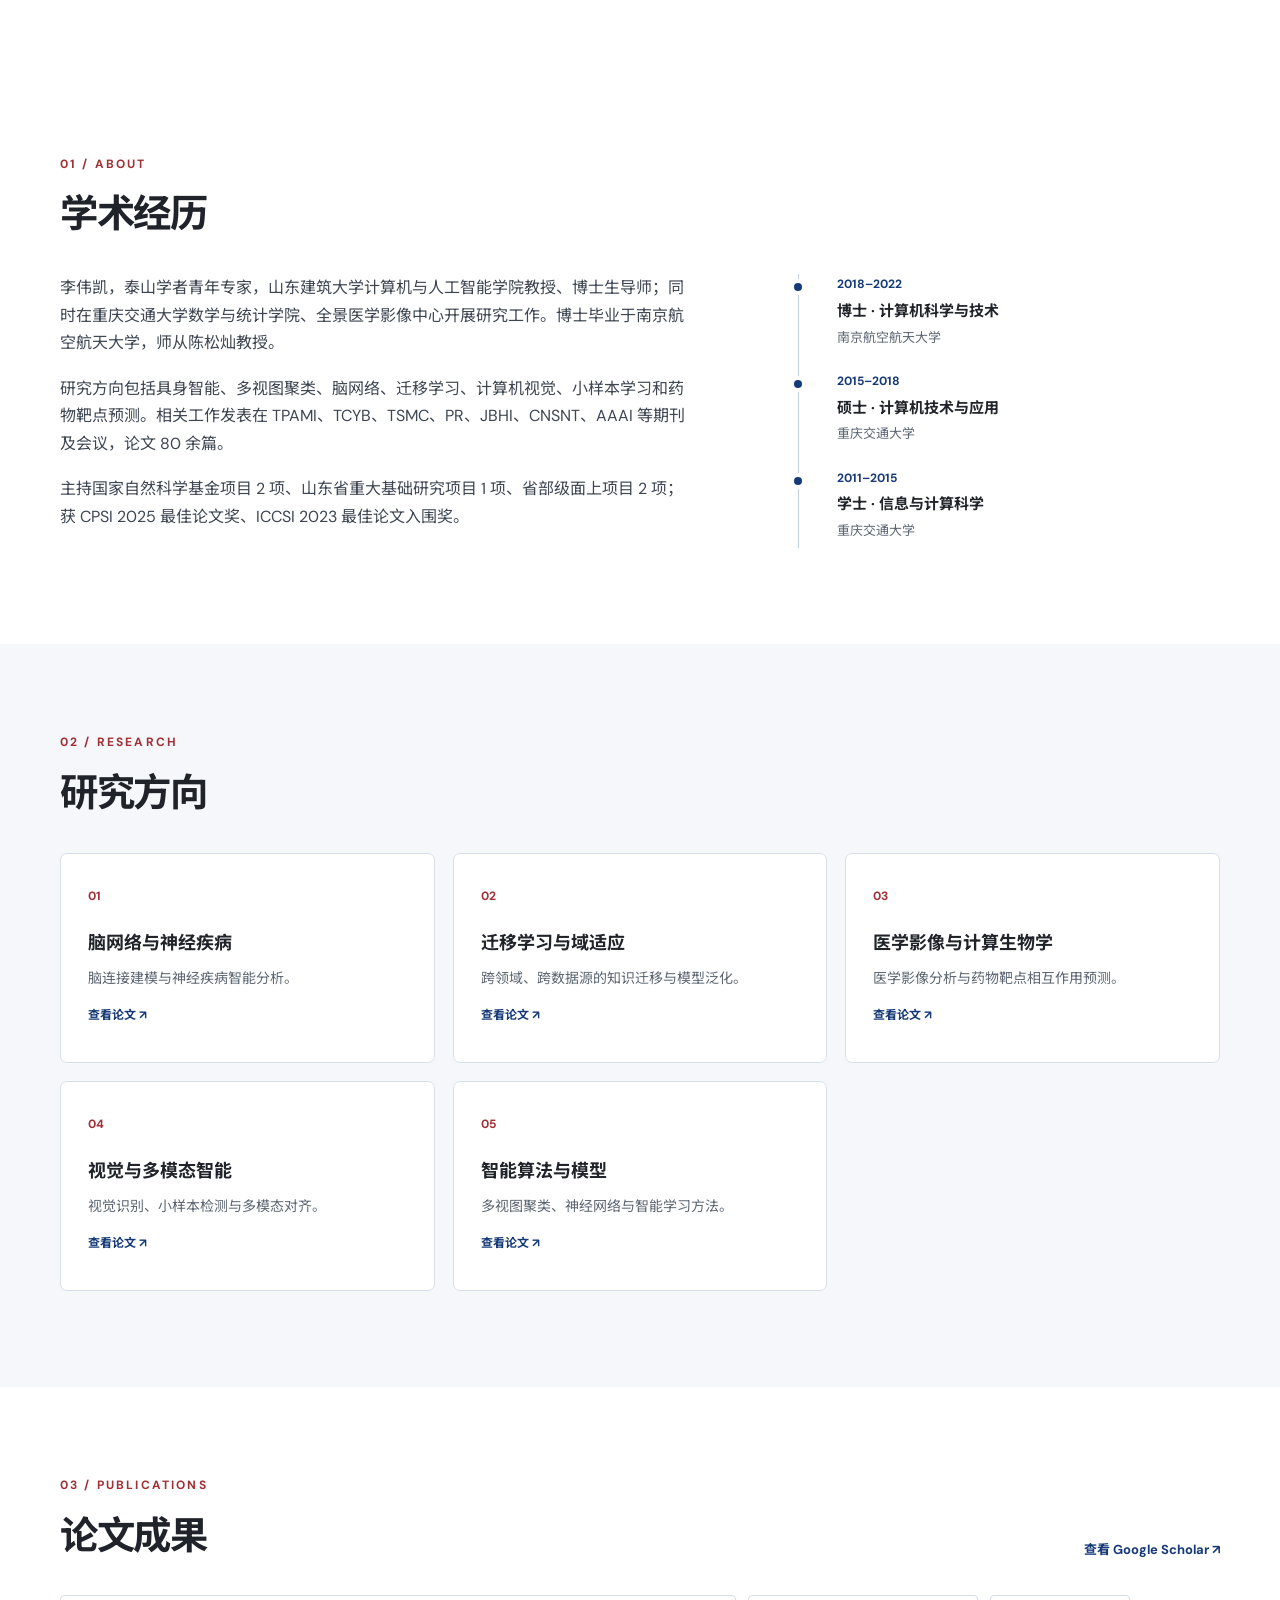
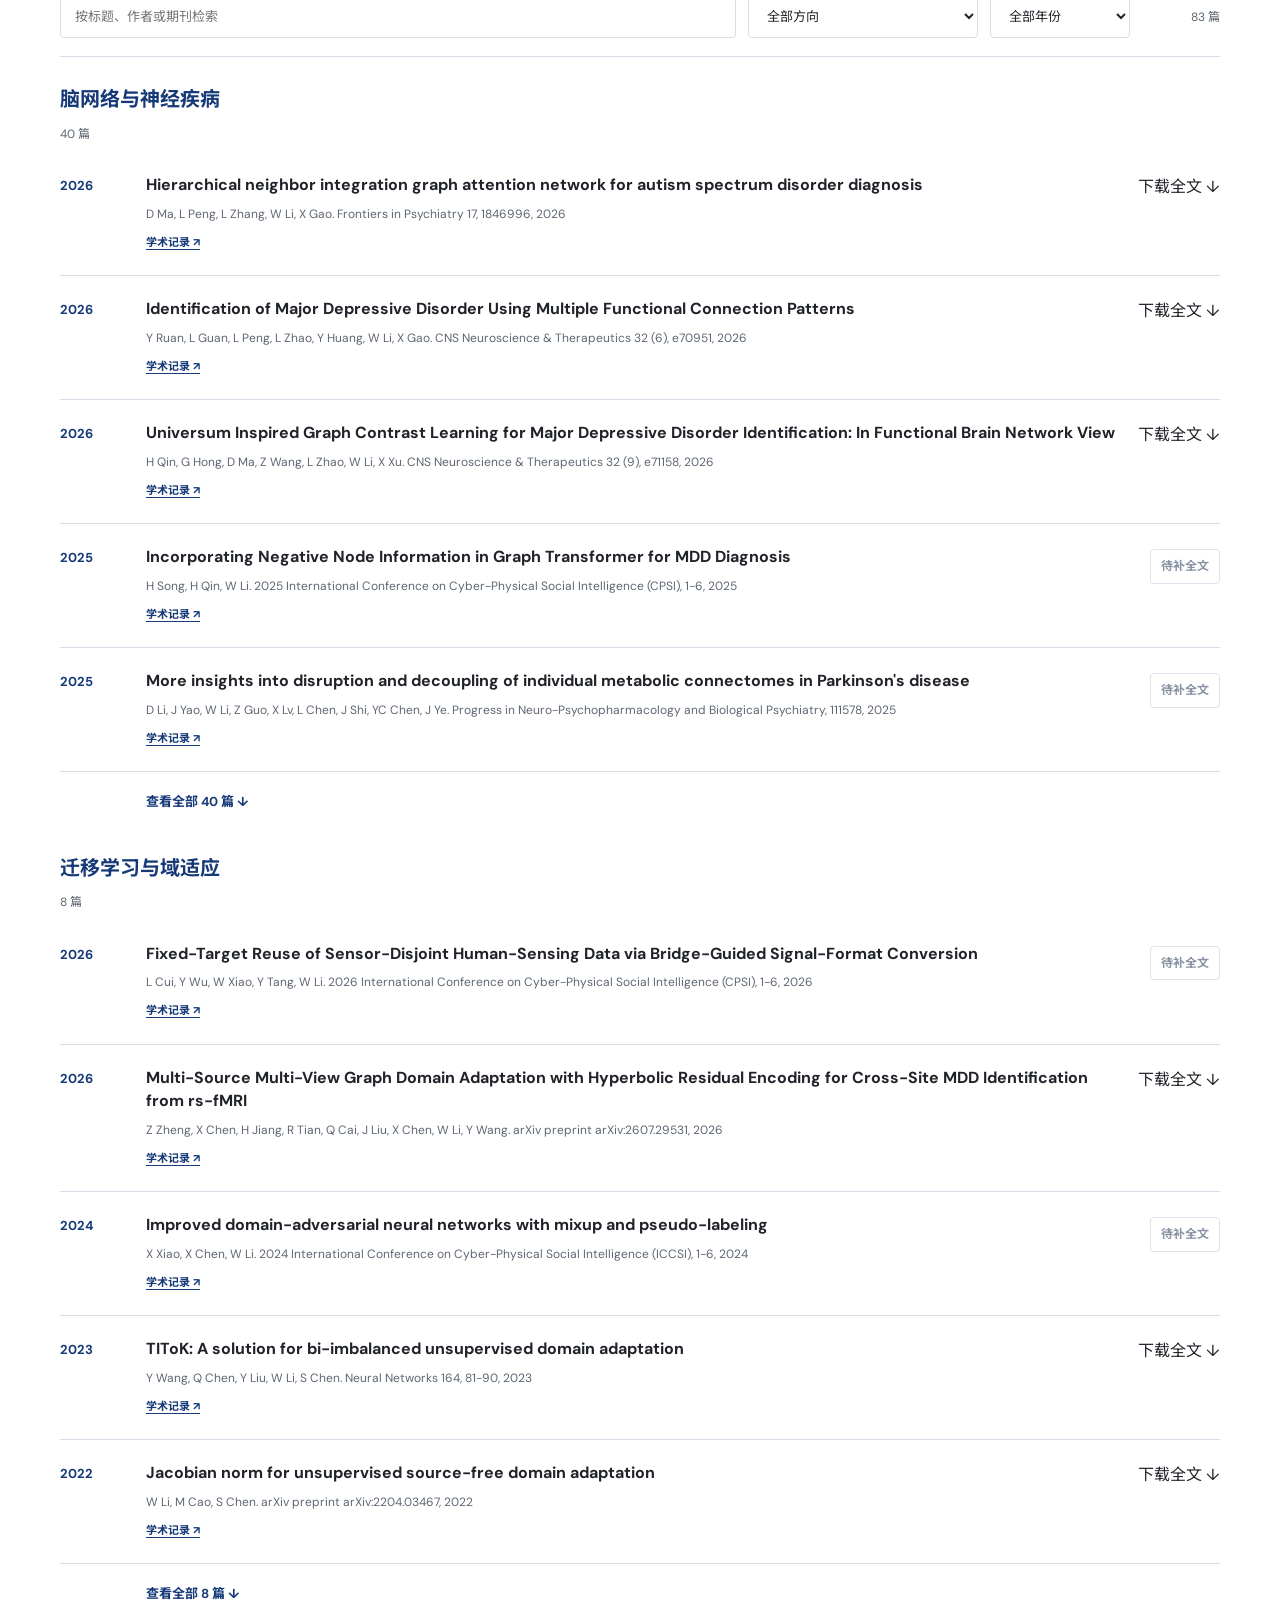
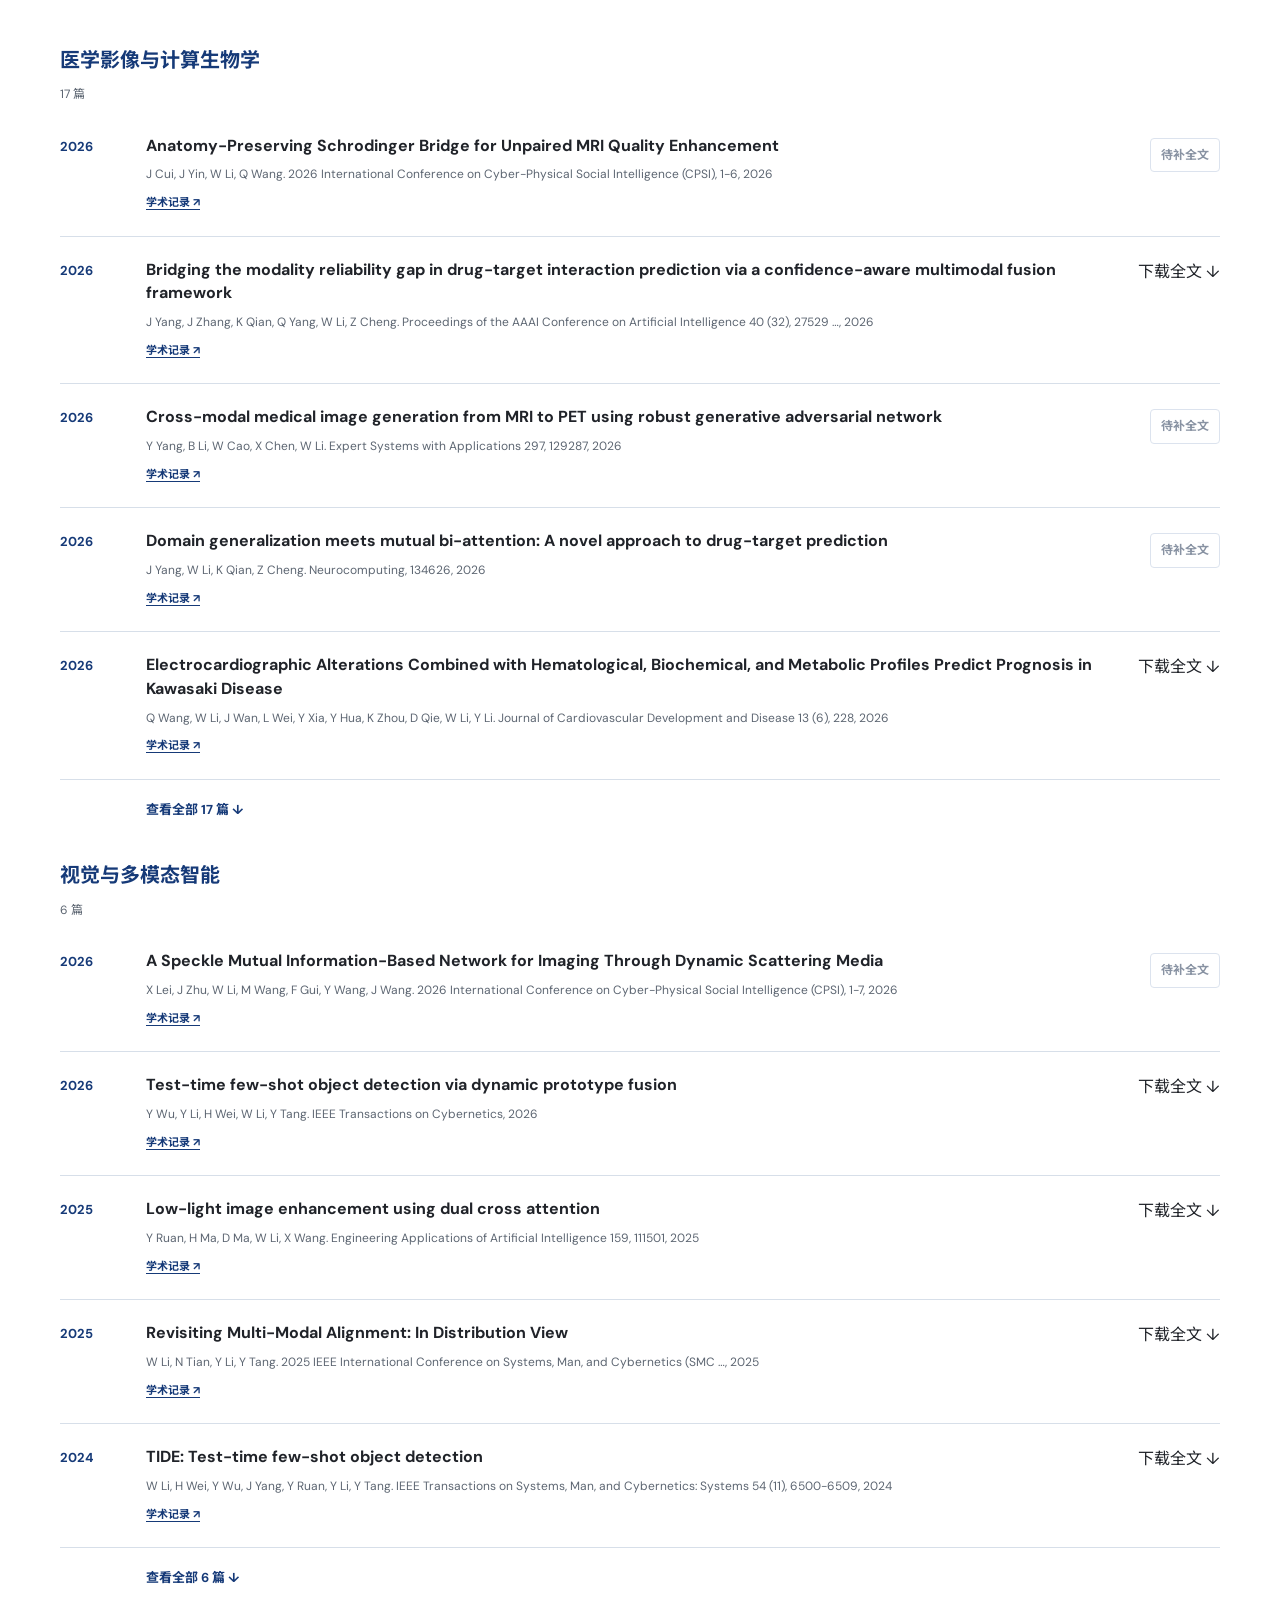
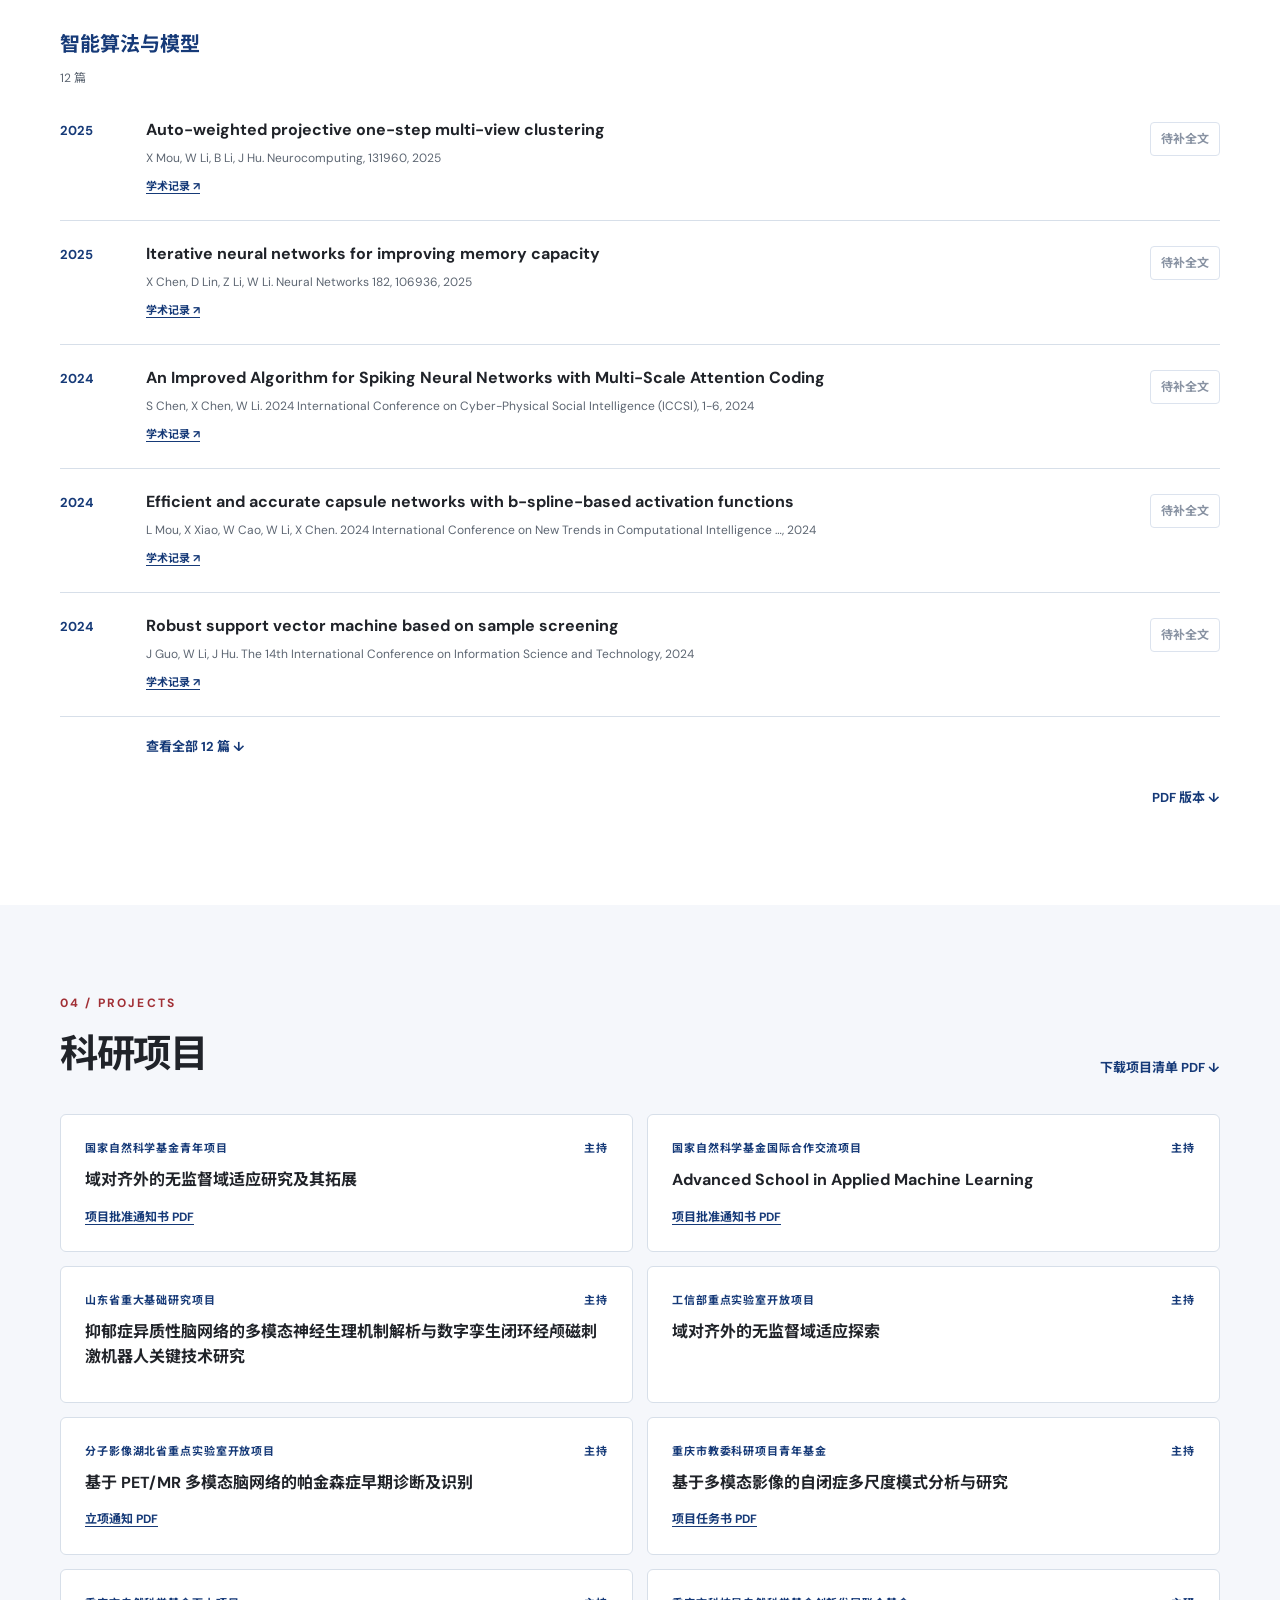
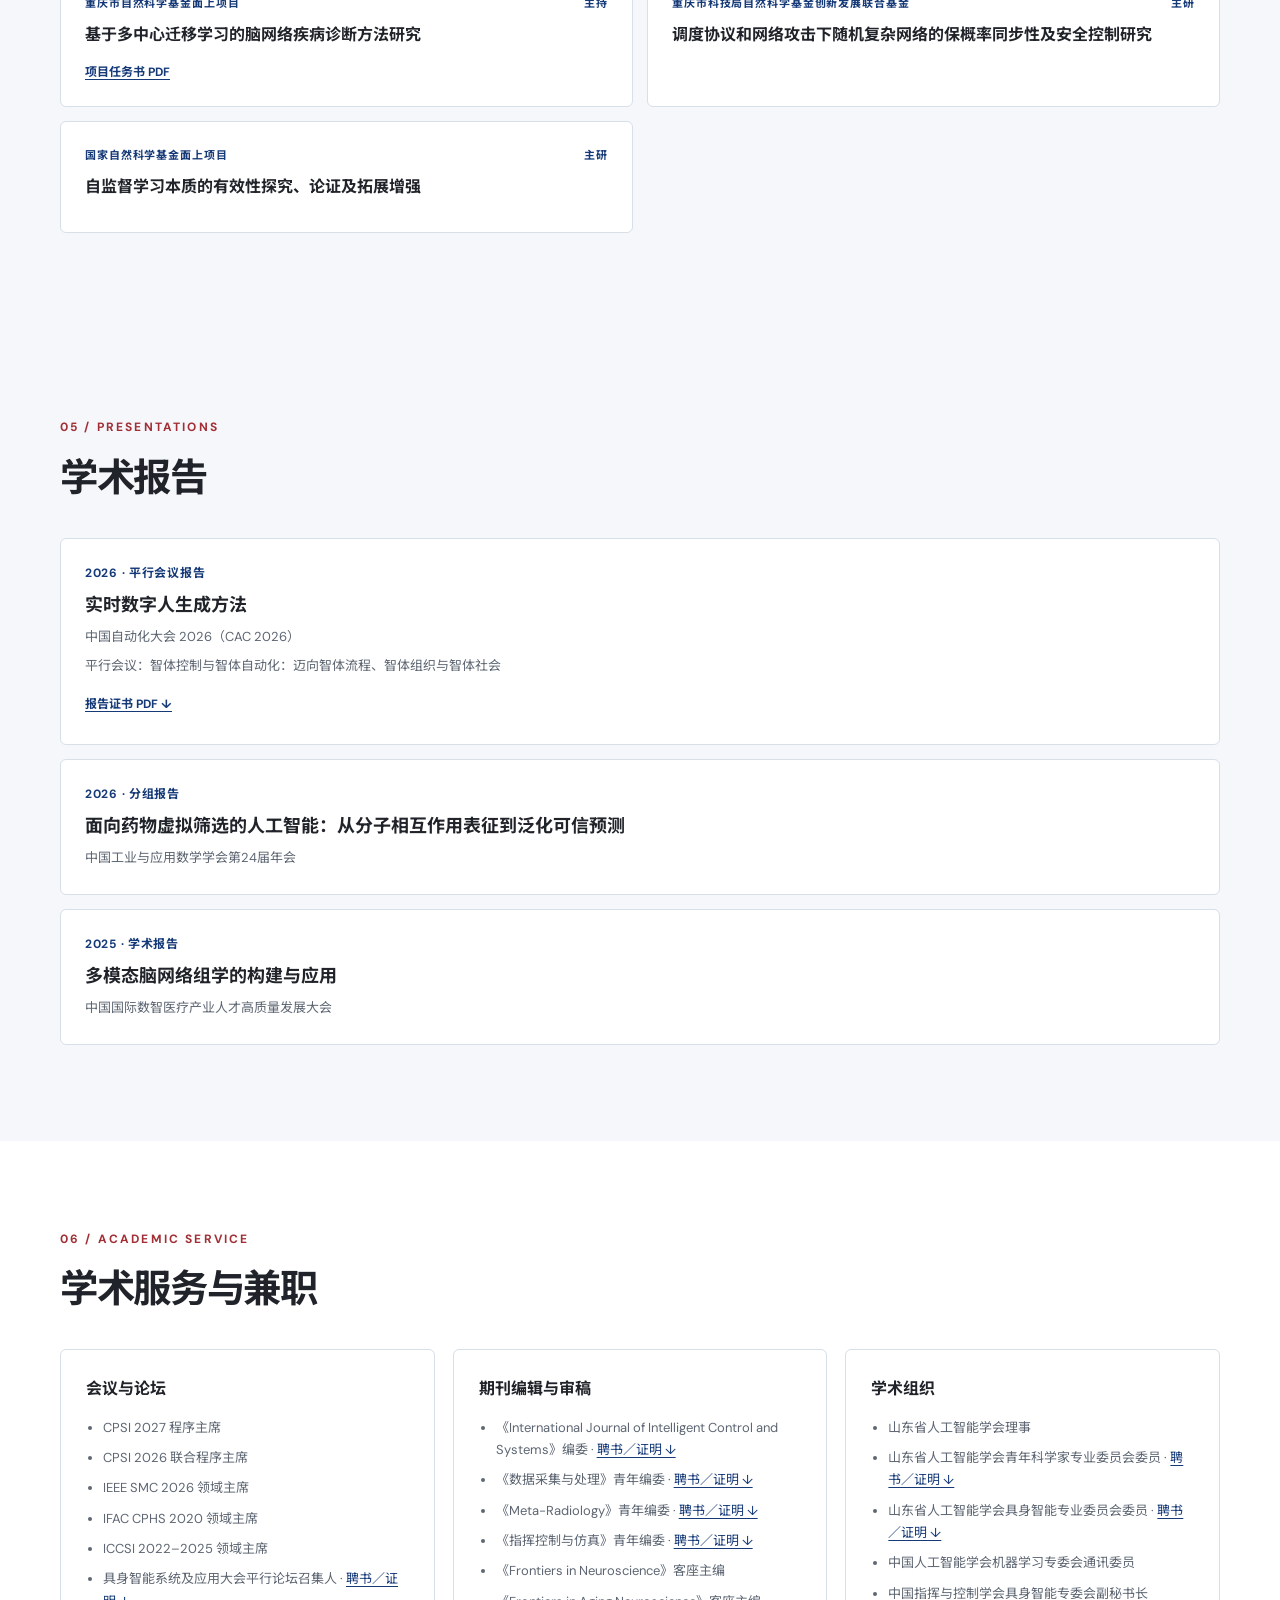
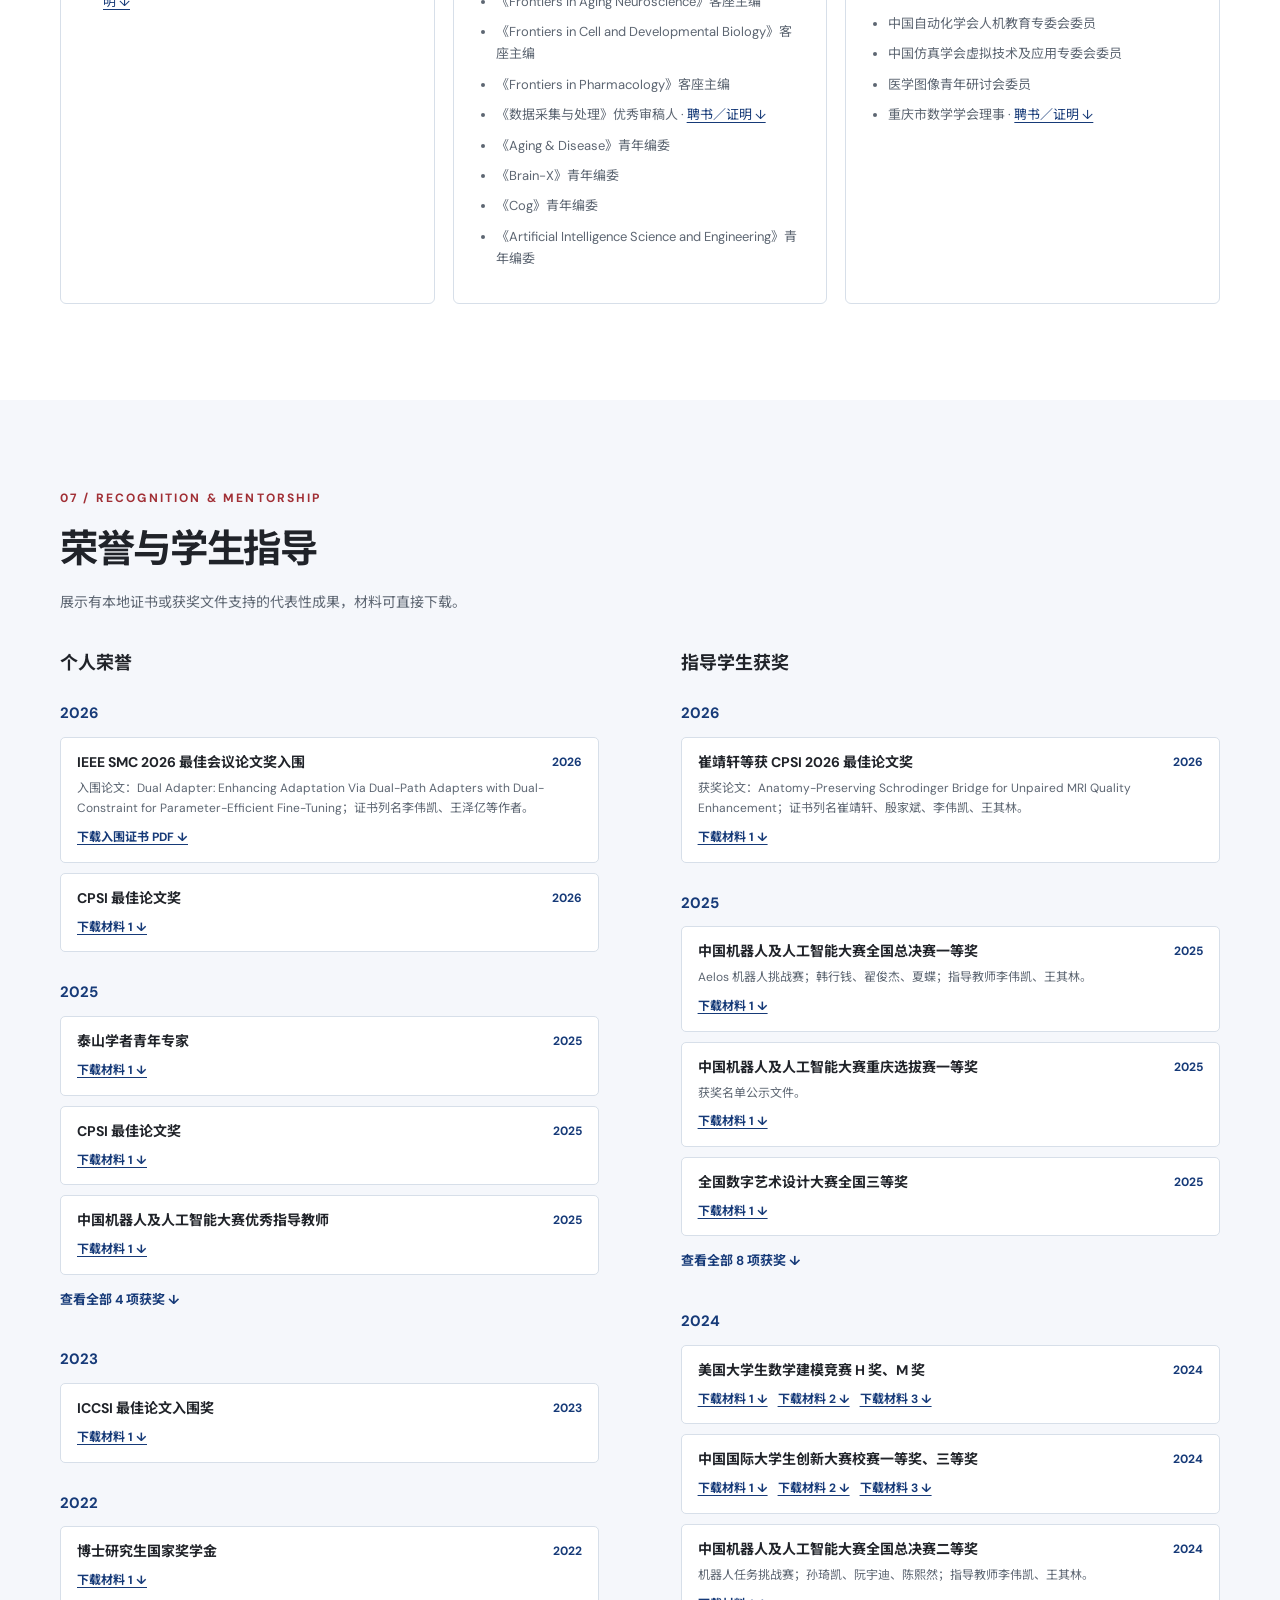
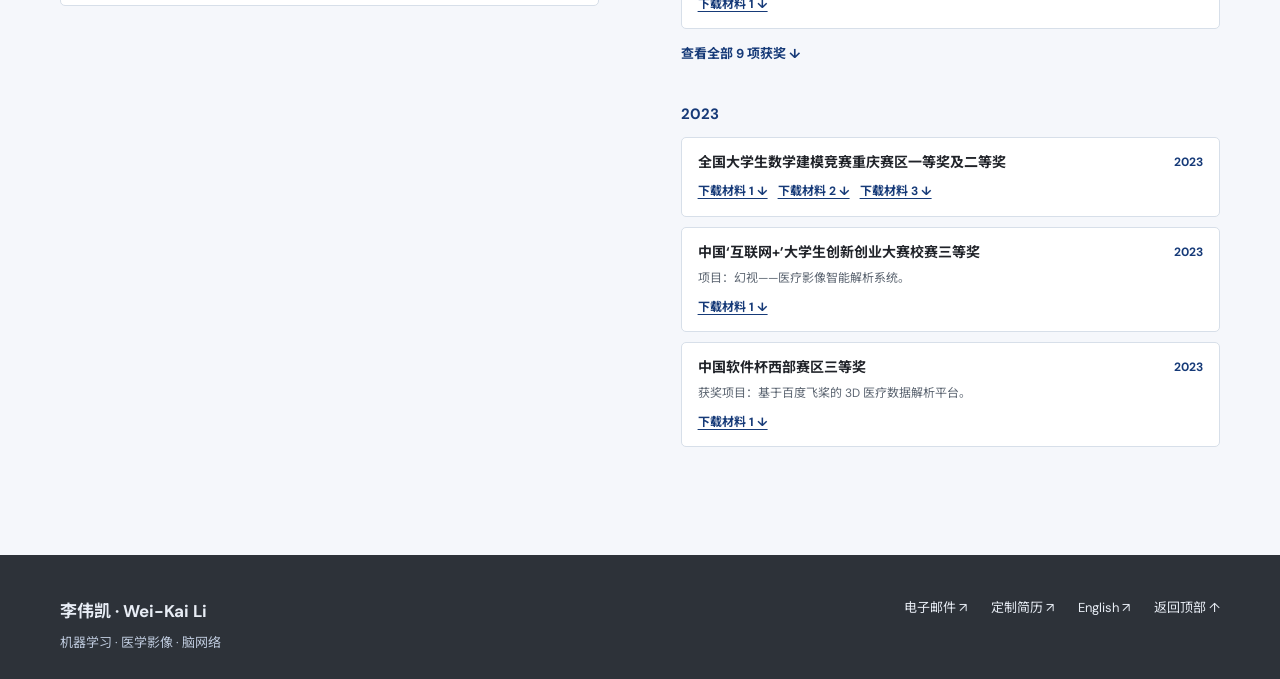
==== commit fa5ecbfc: "Add optional news images and certificate thumbnails" ====
--- a/cn/index.html
+++ b/cn/index.html
@@ -6,7 +6,7 @@
   <meta name="description" content="李伟凯教授个人学术主页：研究方向、论文、科研项目、学术服务、获奖及学生指导成果。">
   <meta name="theme-color" content="#2d3239">
   <title>李伟凯 | 学术主页</title>
-  <link rel="stylesheet" href="../styles.css?v=20261117a">
+  <link rel="stylesheet" href="../styles.css?v=20261118a">
 </head>
 <body>
   <a class="skip-link" href="#main">跳转到正文</a>
@@ -61,6 +61,6 @@
   </main>
 
   <footer class="site-footer"><div class="shell footer-inner"><div><strong>李伟凯 · Wei-Kai Li</strong><p>机器学习 · 医学影像 · 脑网络</p></div><div><a href="mailto:leeweikai@sdjzu.edu.cn">电子邮件 ↗</a><a href="../cv-builder/?lang=zh">定制简历 ↗</a><a href="../">English ↗</a><a href="#top">返回顶部 ↑</a></div></div></footer>
-  <script src="../data.js?v=20261104a"></script><script src="../app.js?v=20261101b"></script>
+  <script src="../data.js?v=20261118a"></script><script src="../app.js?v=20261118a"></script>
 </body>
 </html>
--- a/styles.css
+++ b/styles.css
@@ -12,6 +12,14 @@
 @media(prefers-reduced-motion:reduce){html{scroll-behavior:auto}.button{transition:none}}
 .news-section{padding-top:70px;padding-bottom:75px}.news-list{border-top:1px solid var(--line)}.news-item{display:grid;grid-template-columns:80px minmax(0,1fr);gap:24px;padding:22px 0;border-bottom:1px solid var(--line)}.news-year{color:var(--blue);font-size:14px;font-weight:700}.news-item h3{margin:0;font-size:17px;line-height:1.55}.news-item p{max-width:900px;margin:7px 0;color:var(--muted);font-size:13px}.news-item a{display:inline-block;color:var(--blue);font-size:12px;font-weight:700;text-decoration:underline;text-underline-offset:3px}@media(max-width:760px){.news-item{grid-template-columns:55px minmax(0,1fr);gap:12px}}
 .news-item[hidden]{display:none}.news-toggle{display:block;min-height:44px;margin:12px 0 0;padding:4px 0;border:0;background:none;color:var(--blue);font:inherit;font-size:13px;font-weight:700;text-align:left;cursor:pointer}.news-toggle:hover{text-decoration:underline;text-underline-offset:3px}
+.news-item-with-image{grid-template-columns:80px minmax(0,1fr) 200px;align-items:start}
+.news-body{min-width:0}
+.news-item .news-image{display:block;width:200px;height:130px;padding:5px;border:1px solid var(--line);border-radius:4px;background:#fff;transition:border-color .15s}
+.news-image img{display:block;width:100%;height:100%;object-fit:contain}
+.news-item .news-image:hover{border-color:var(--blue)}
+.news-item .news-image:focus-visible{outline:2px solid var(--blue);outline-offset:3px}
+@media(max-width:1000px) and (min-width:761px){.news-item-with-image{grid-template-columns:55px minmax(0,1fr) 160px;gap:18px}.news-item .news-image{width:160px;height:110px}}
+@media(max-width:760px){.news-item-with-image{grid-template-columns:55px minmax(0,1fr)}.news-item .news-image{grid-column:2;width:min(200px,100%);height:130px}}
 
 /* Academic CV layout: portrait, concise biography, and compact publication lists. */
 .hero{color:var(--ink);background:#fff;border-bottom:1px solid var(--line);scroll-margin-top:78px}
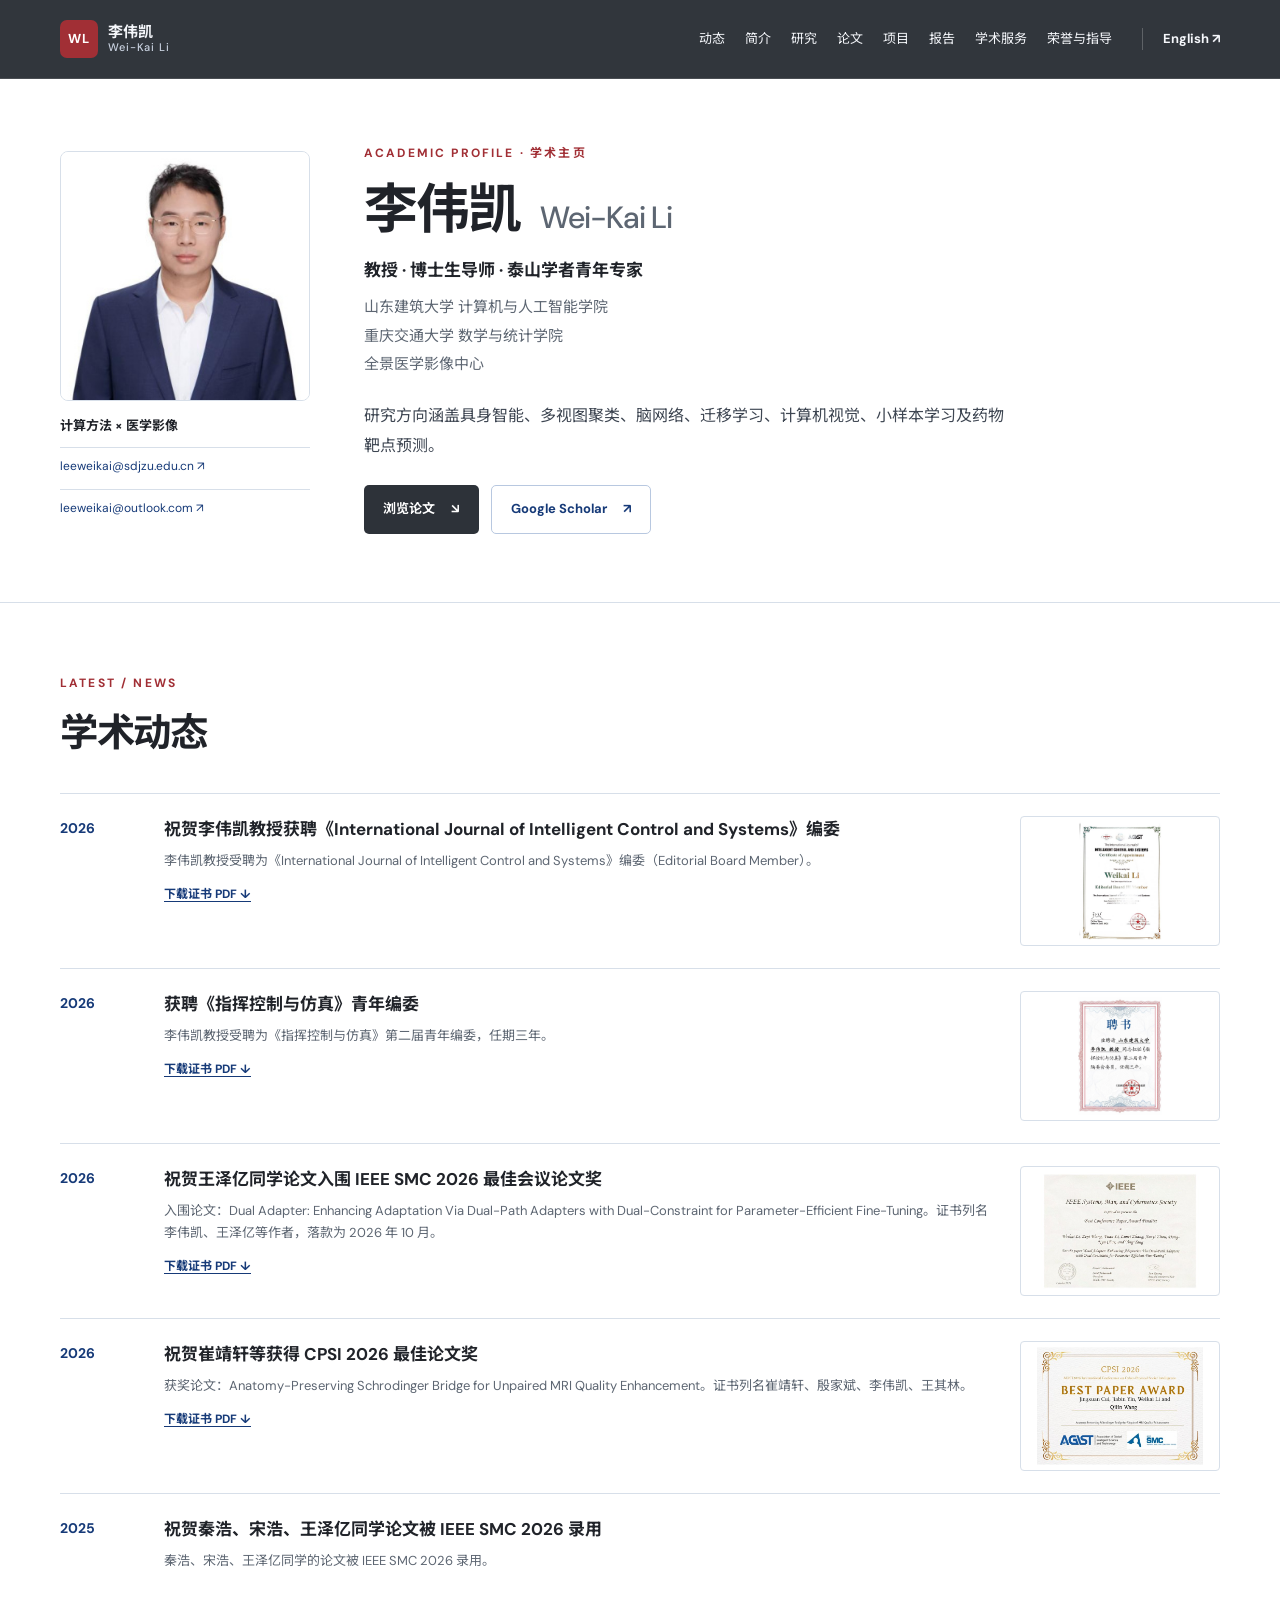
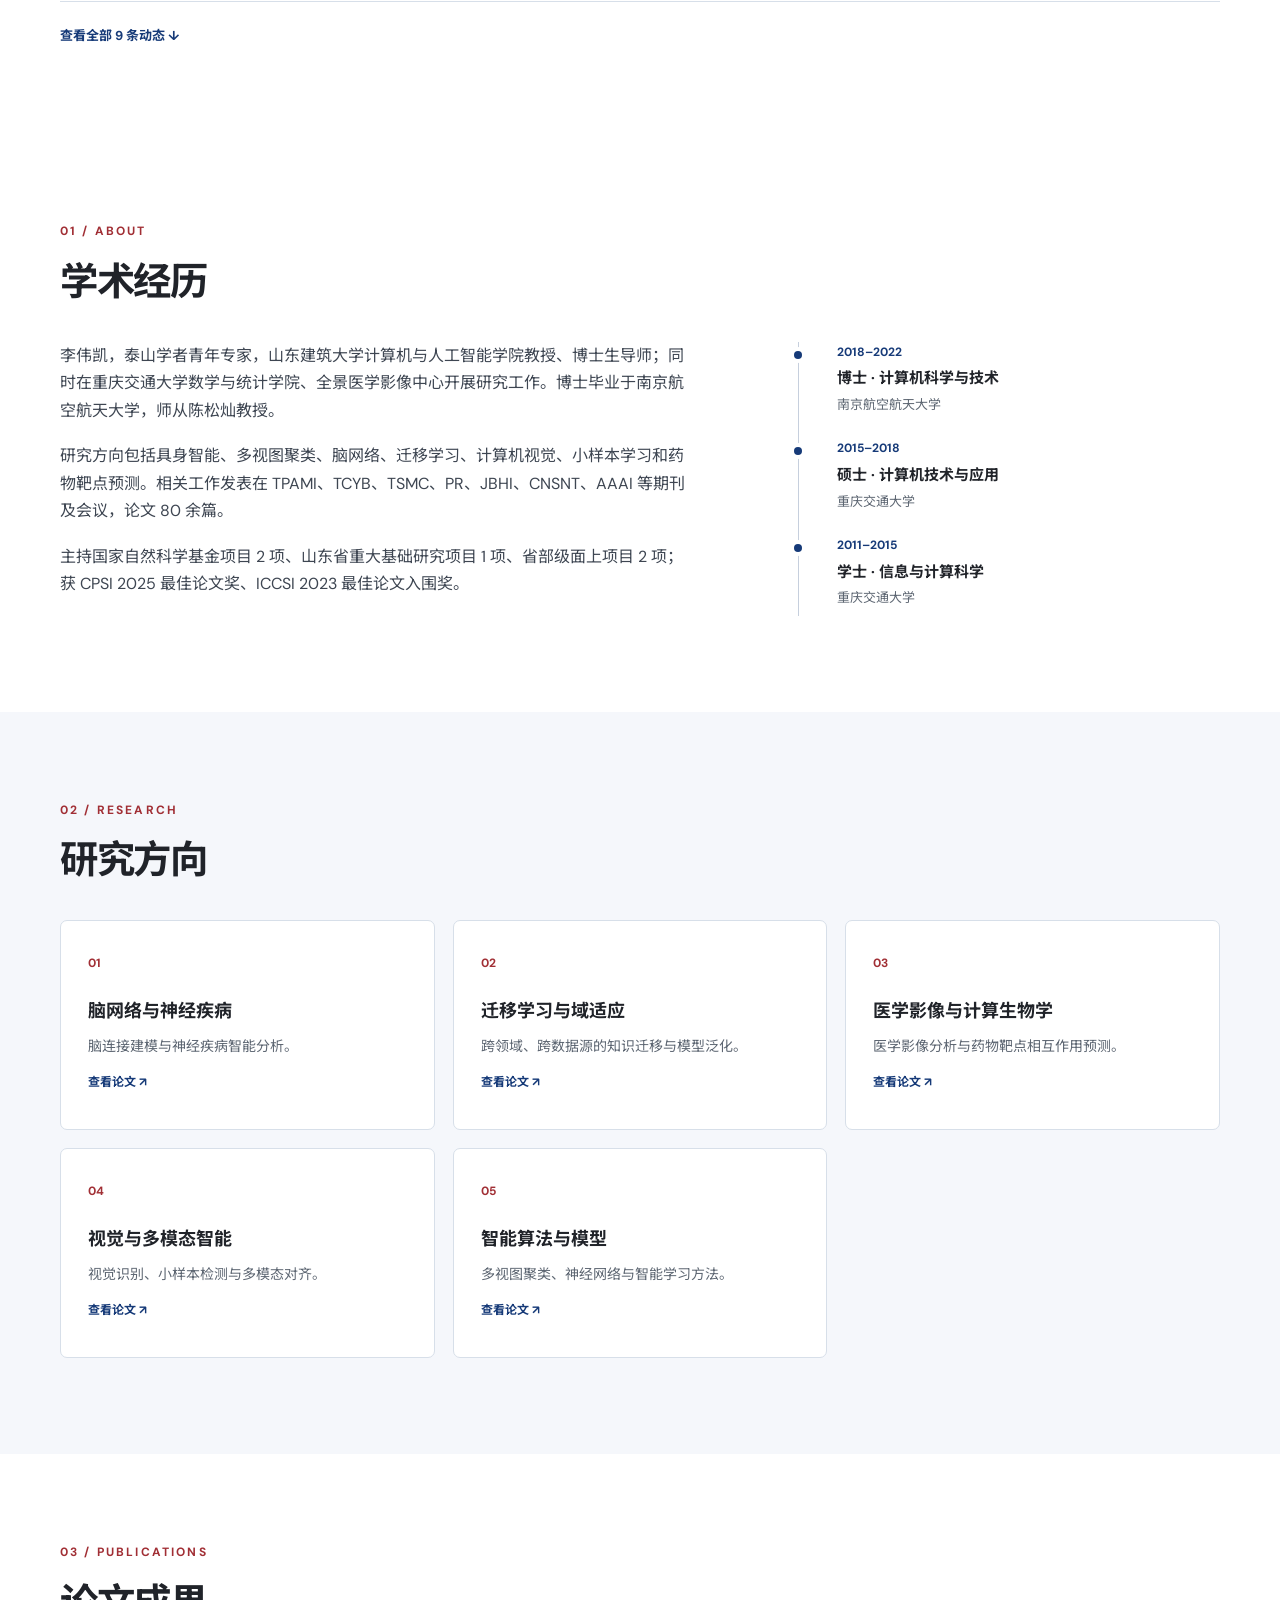
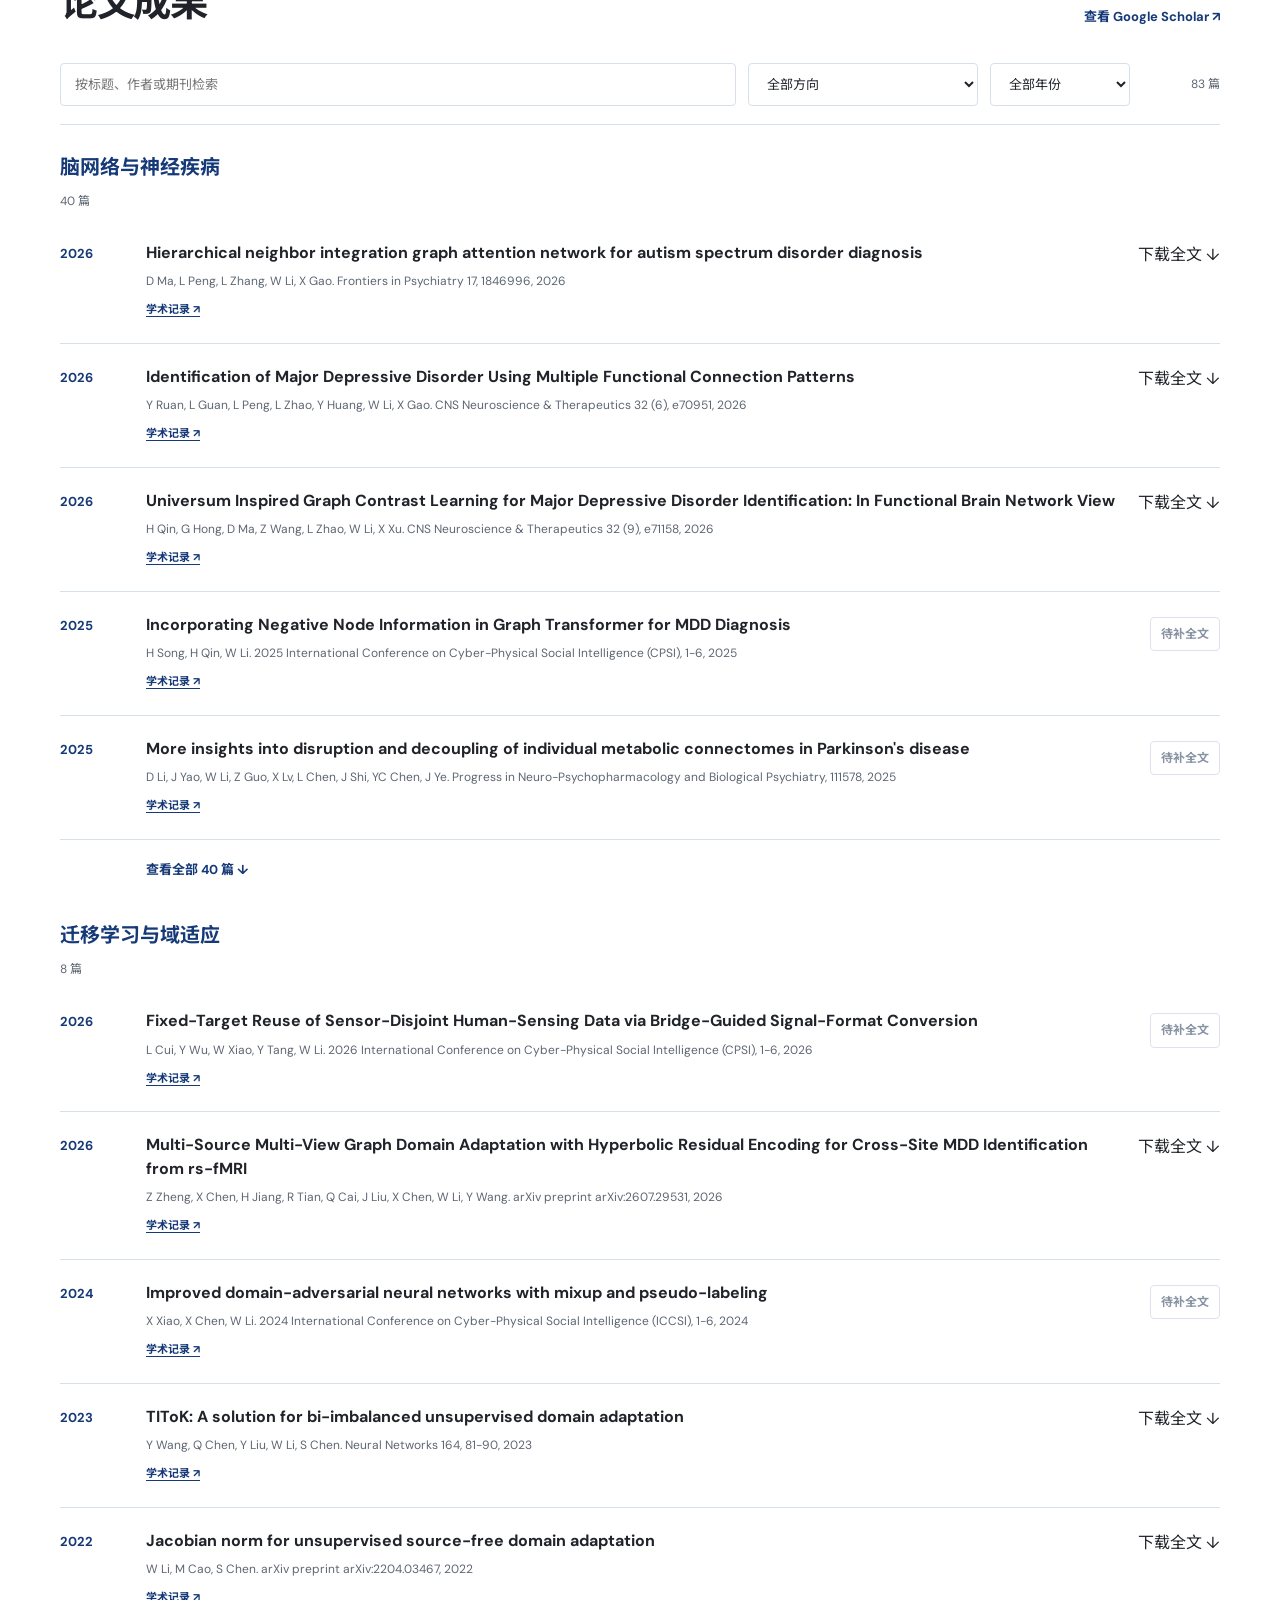
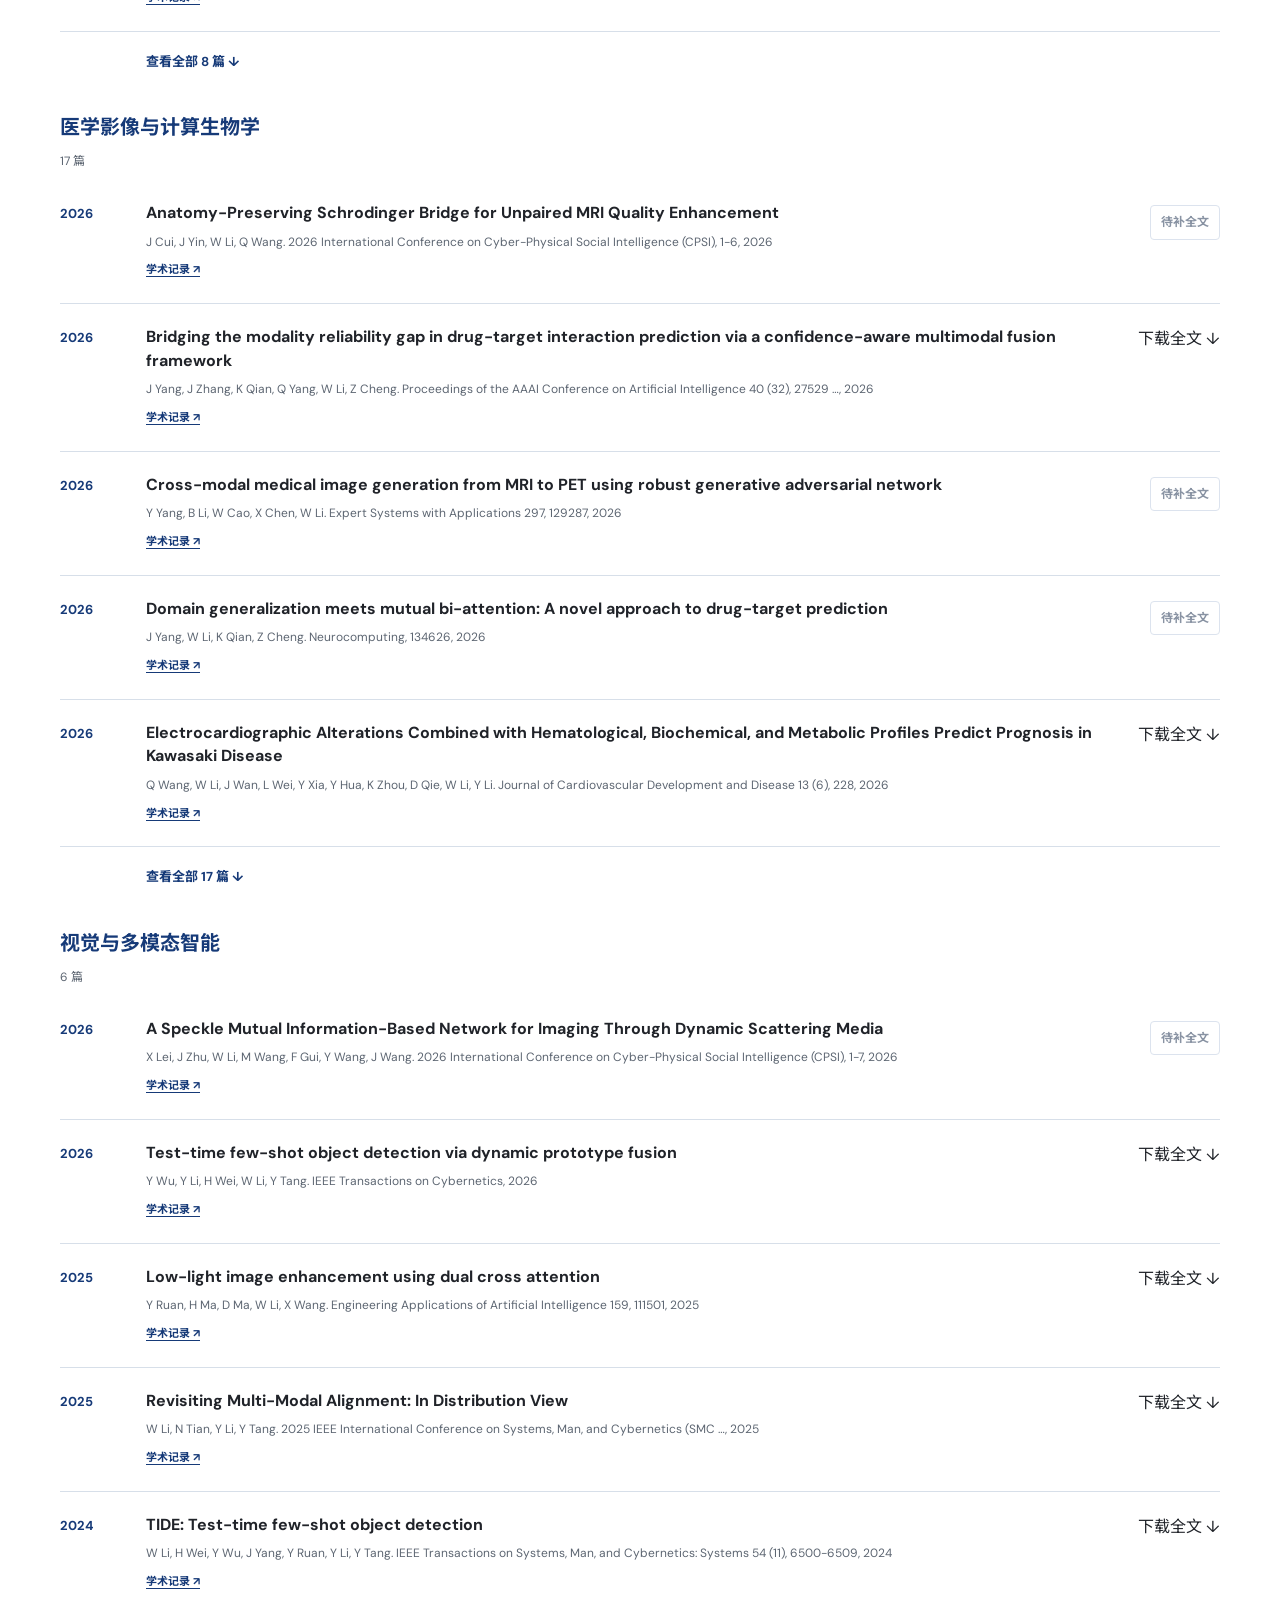
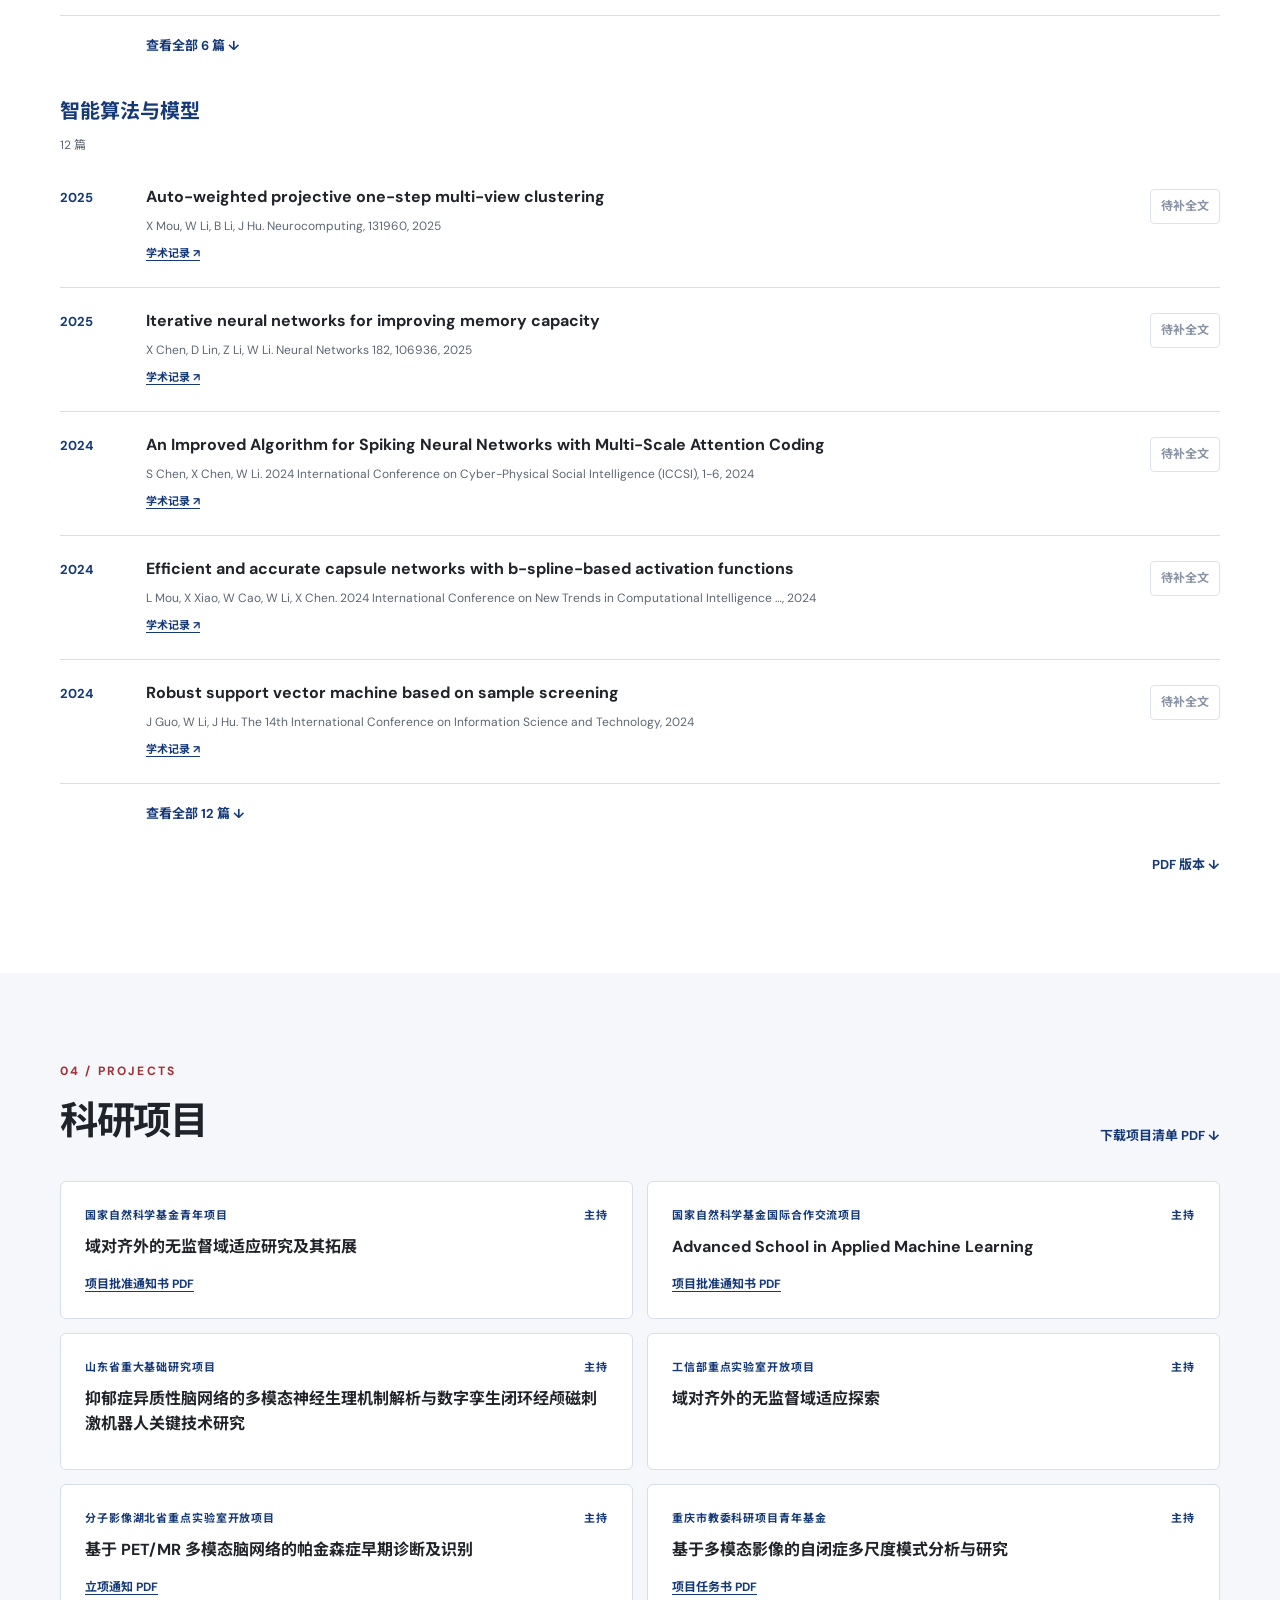
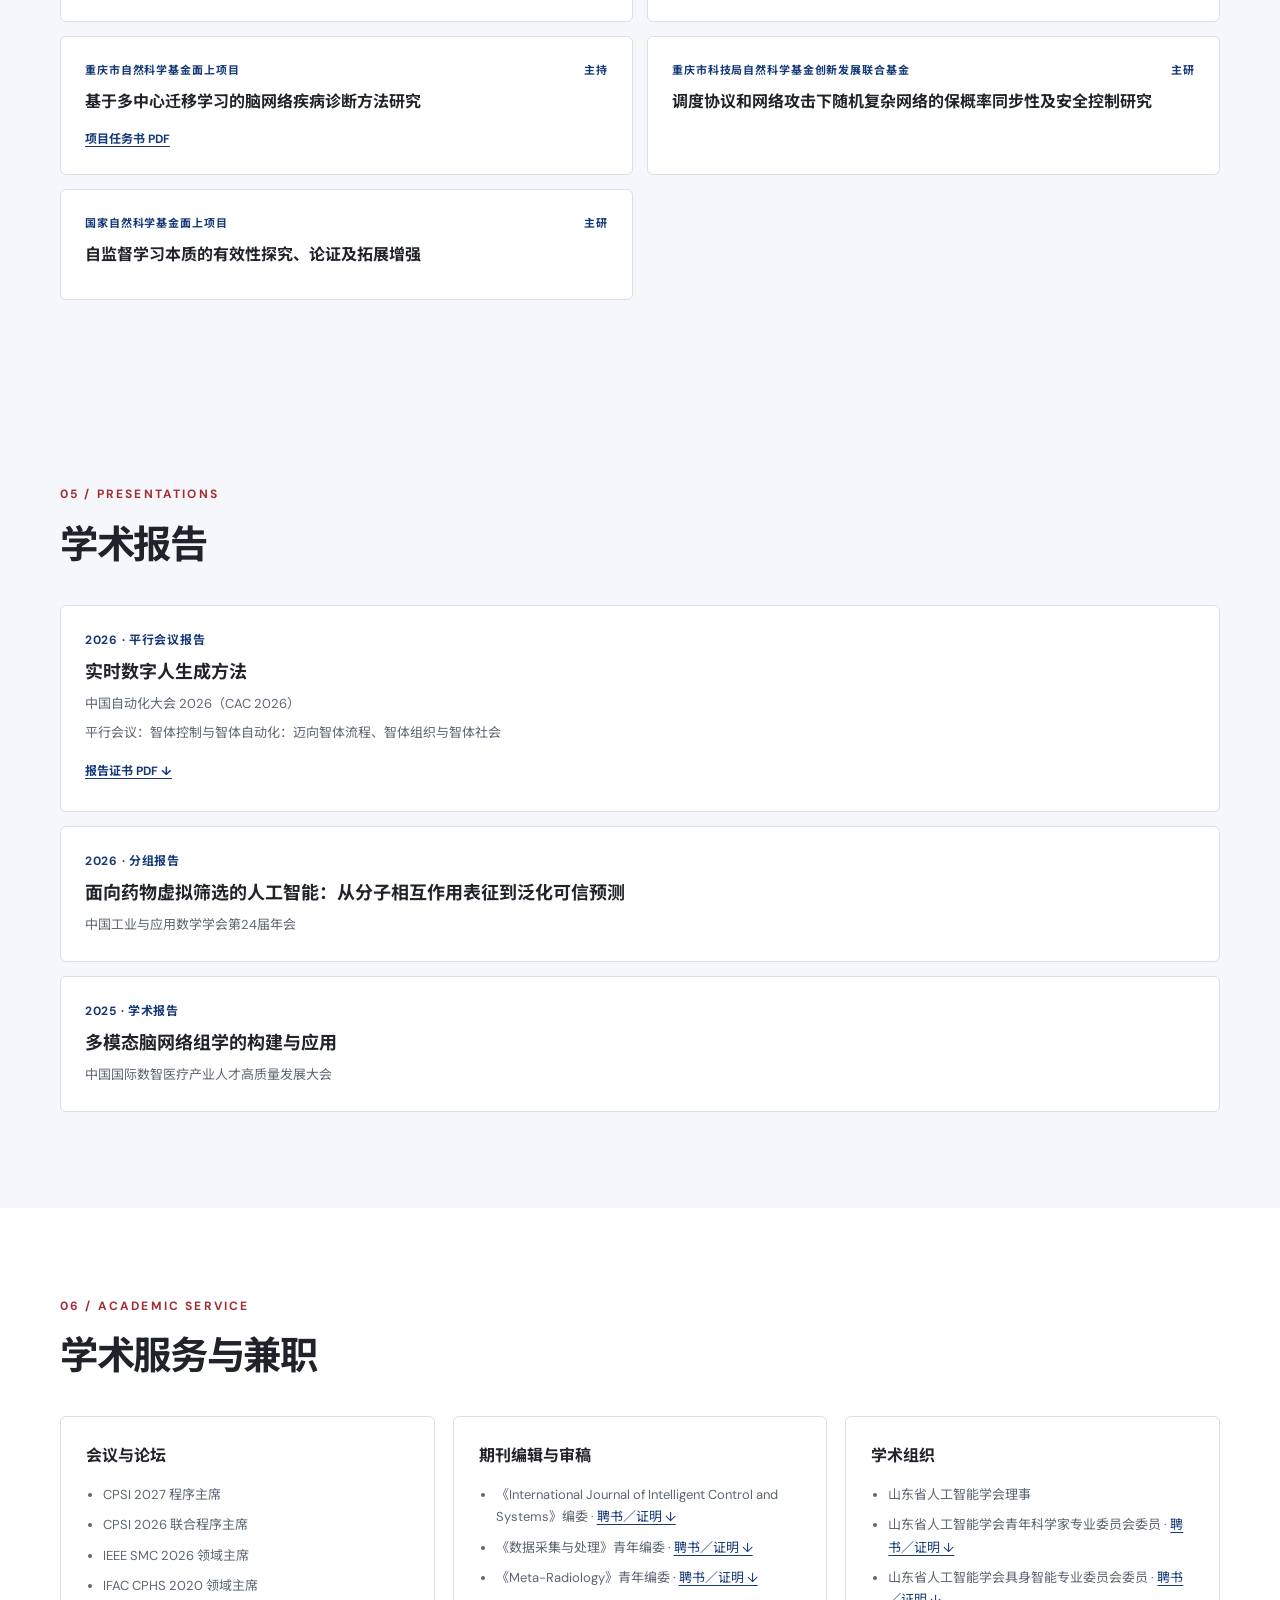
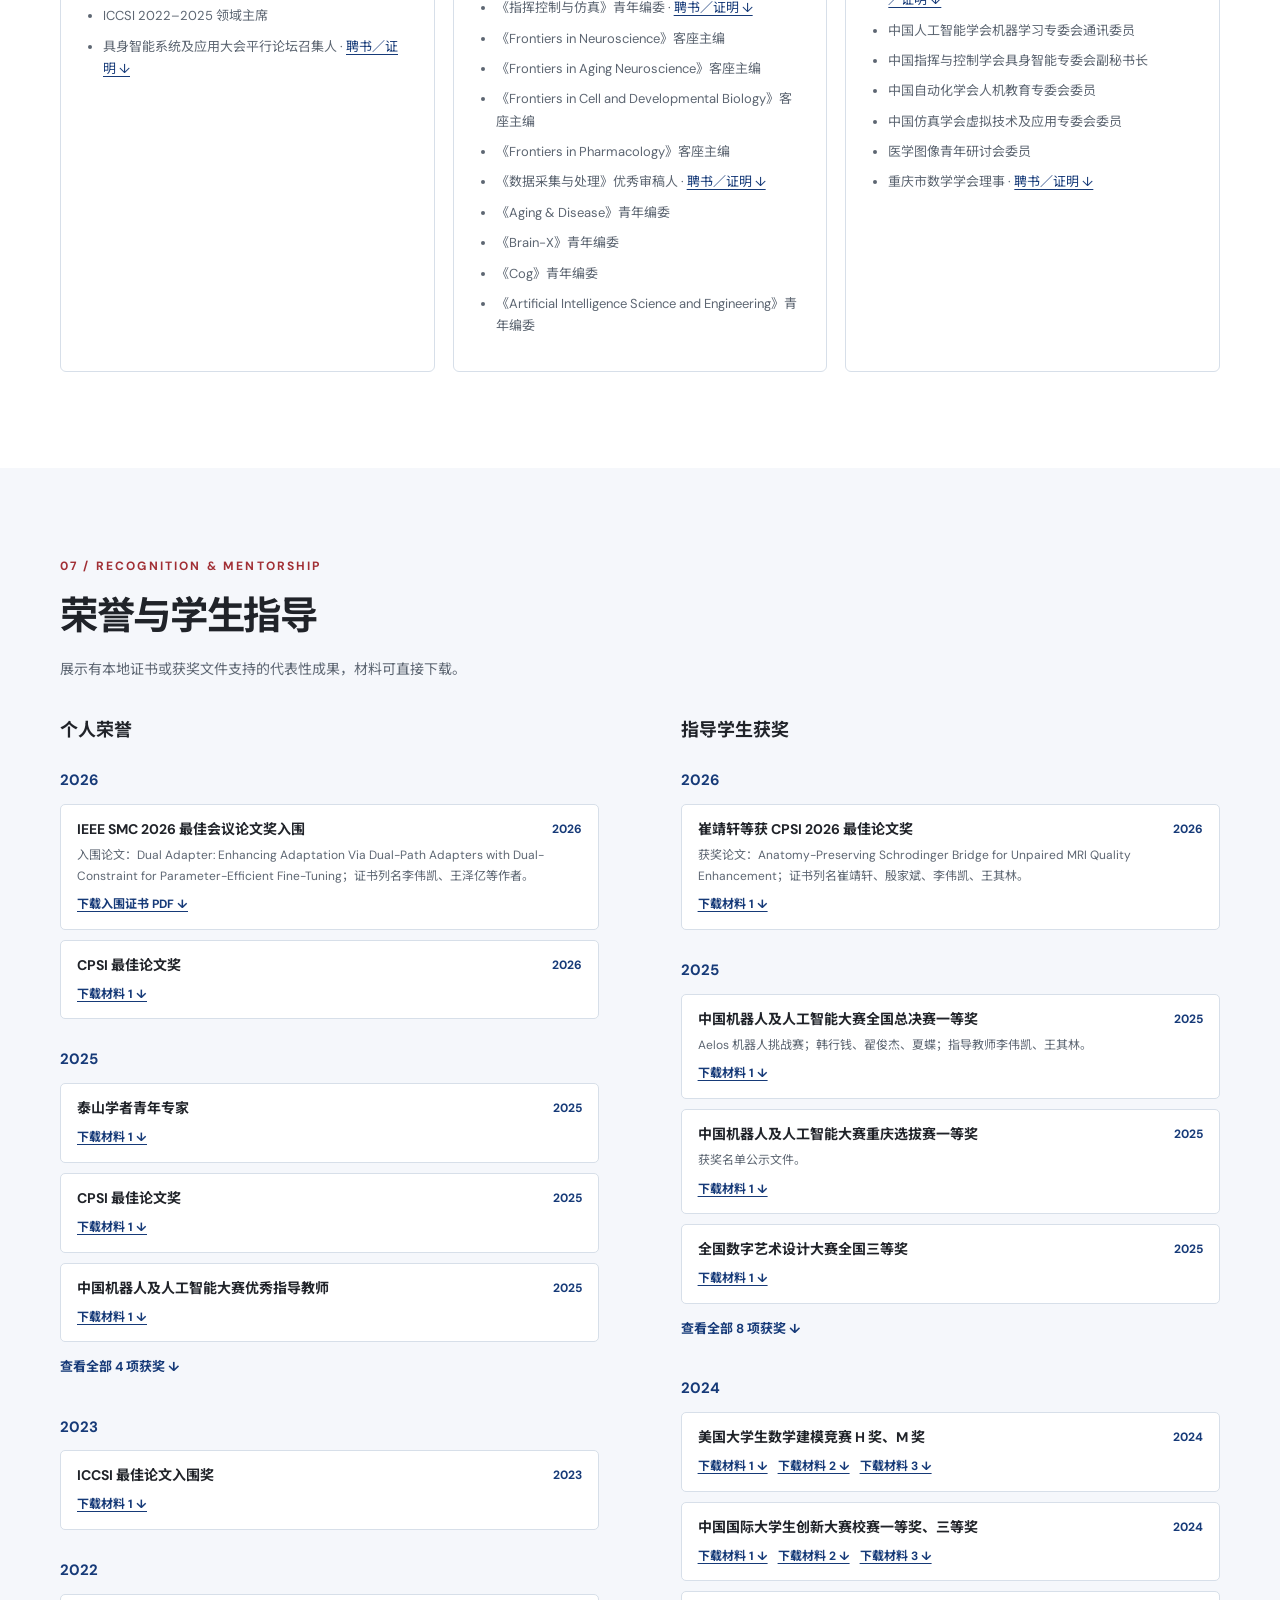
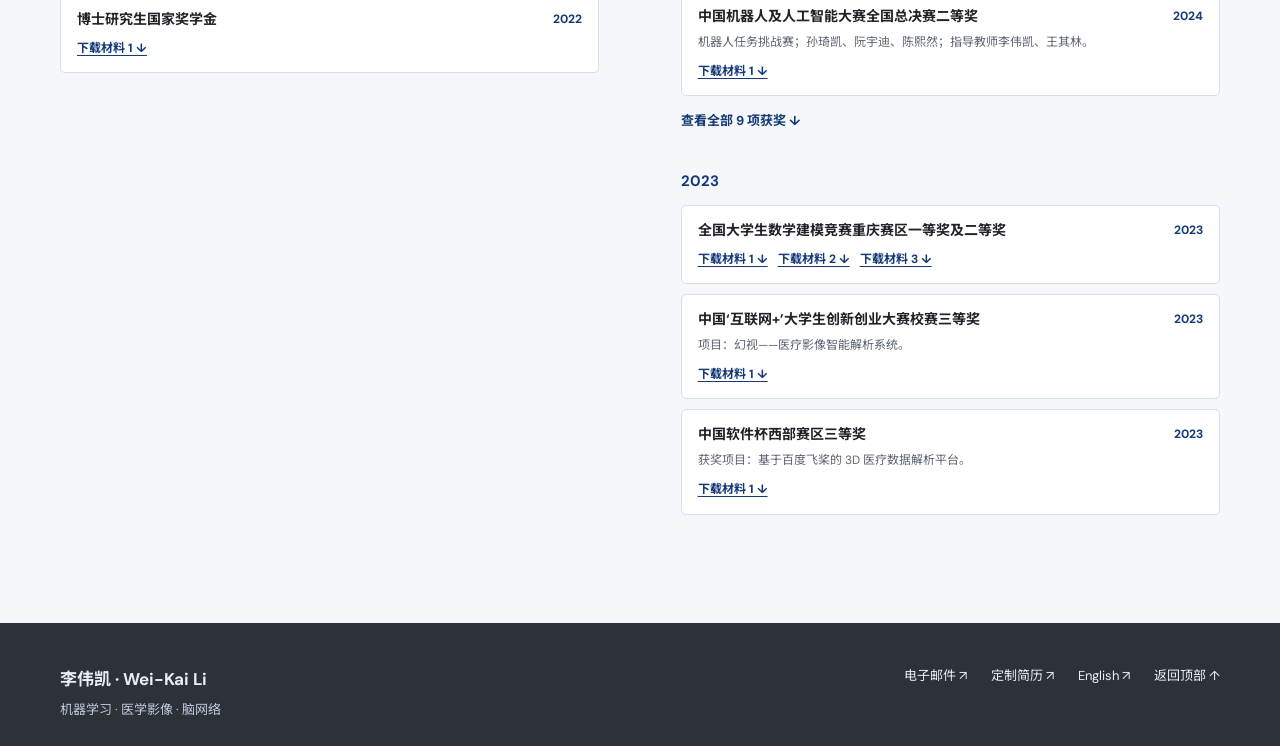
==== commit 0587a7b4: "Announce IJICS editorial board appointment in news" ====
--- a/cn/index.html
+++ b/cn/index.html
@@ -61,6 +61,6 @@
   </main>
 
   <footer class="site-footer"><div class="shell footer-inner"><div><strong>李伟凯 · Wei-Kai Li</strong><p>机器学习 · 医学影像 · 脑网络</p></div><div><a href="mailto:leeweikai@sdjzu.edu.cn">电子邮件 ↗</a><a href="../cv-builder/?lang=zh">定制简历 ↗</a><a href="../">English ↗</a><a href="#top">返回顶部 ↑</a></div></div></footer>
-  <script src="../data.js?v=20261118a"></script><script src="../app.js?v=20261118a"></script>
+  <script src="../data.js?v=20261118b"></script><script src="../app.js?v=20261118a"></script>
 </body>
 </html>
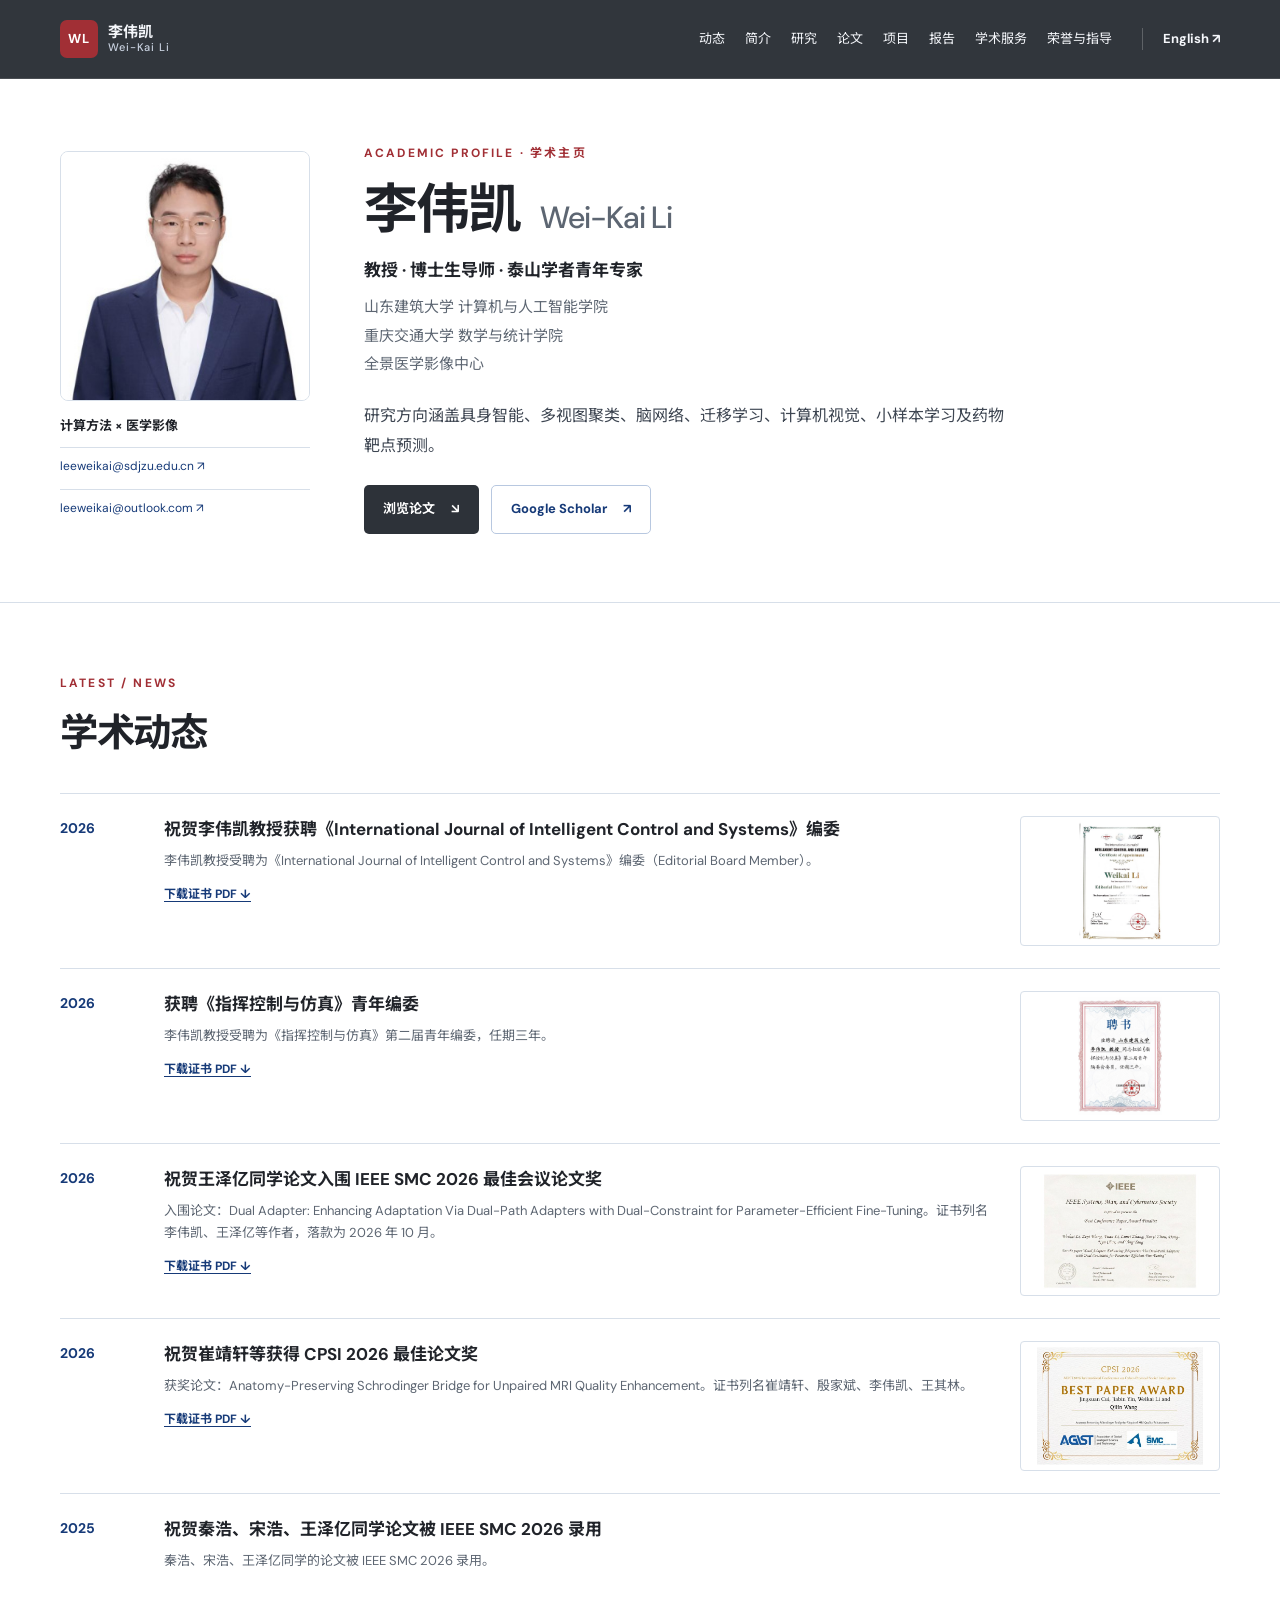
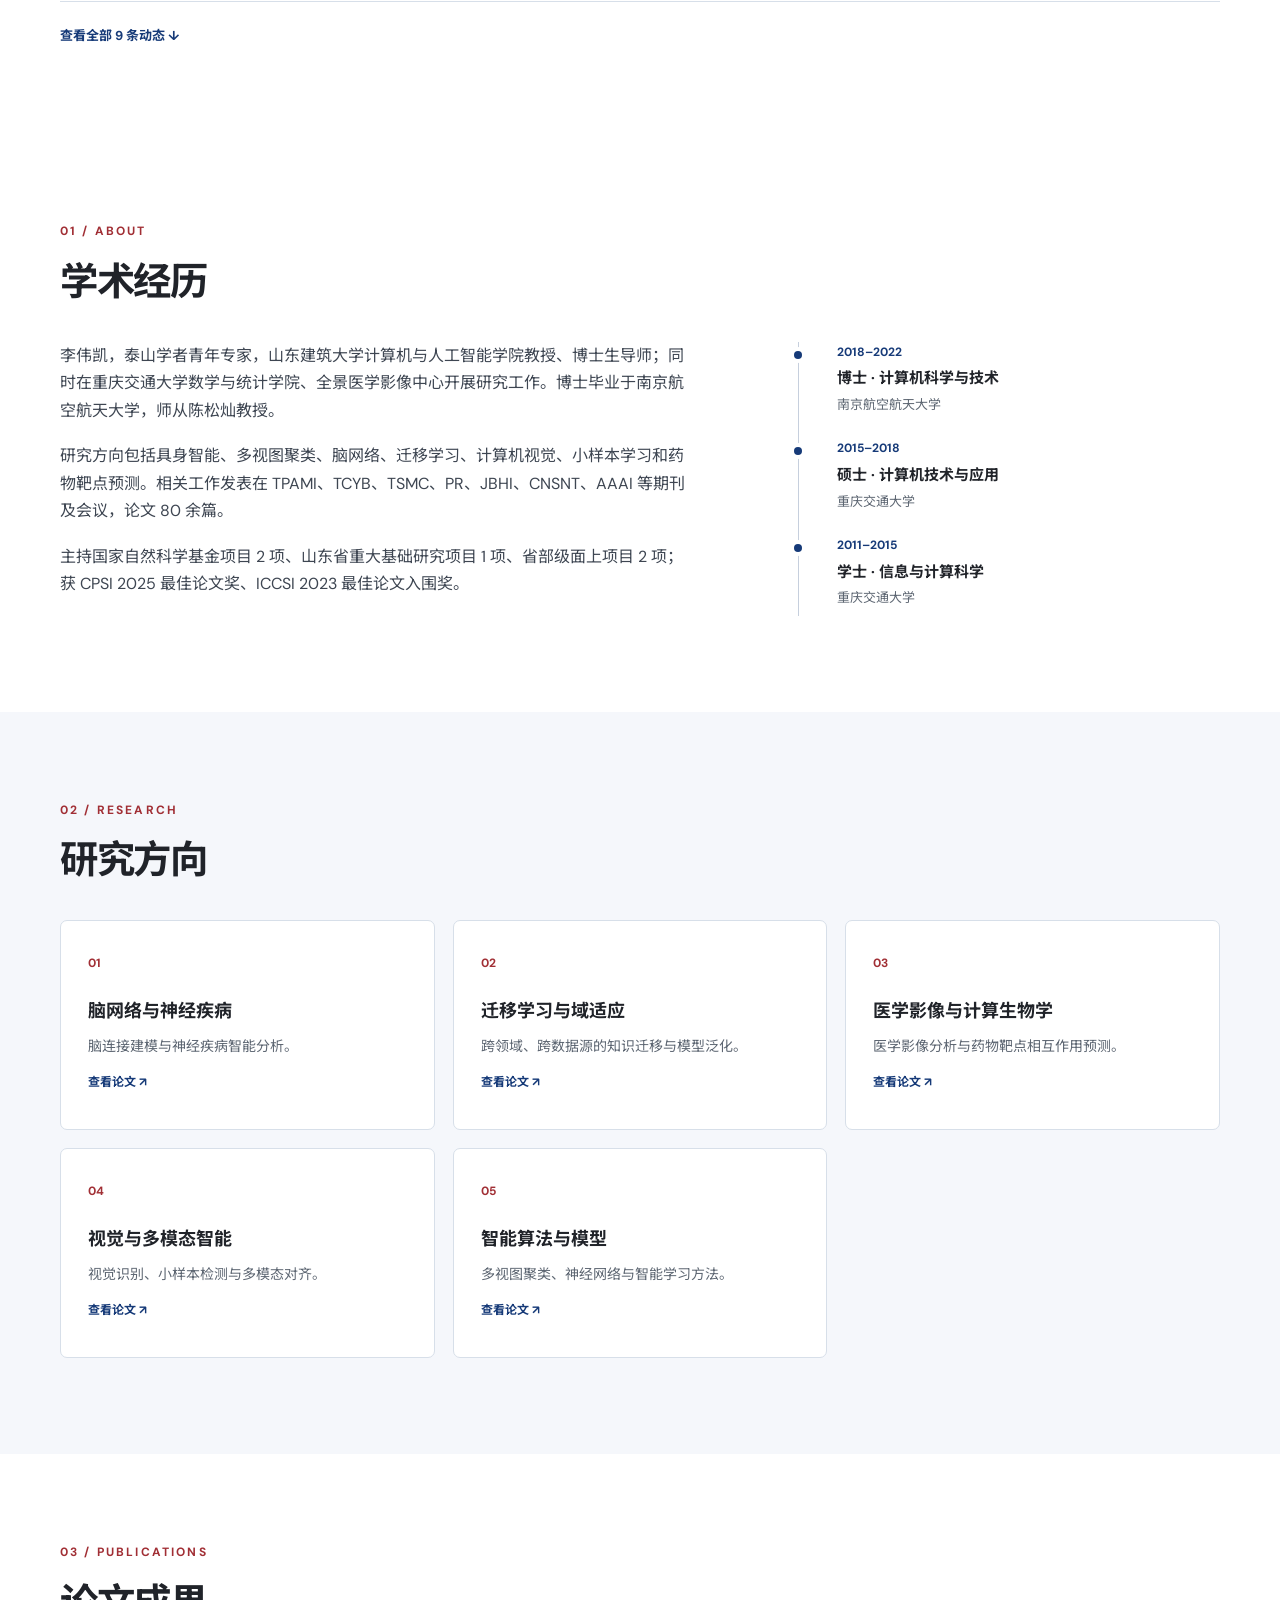
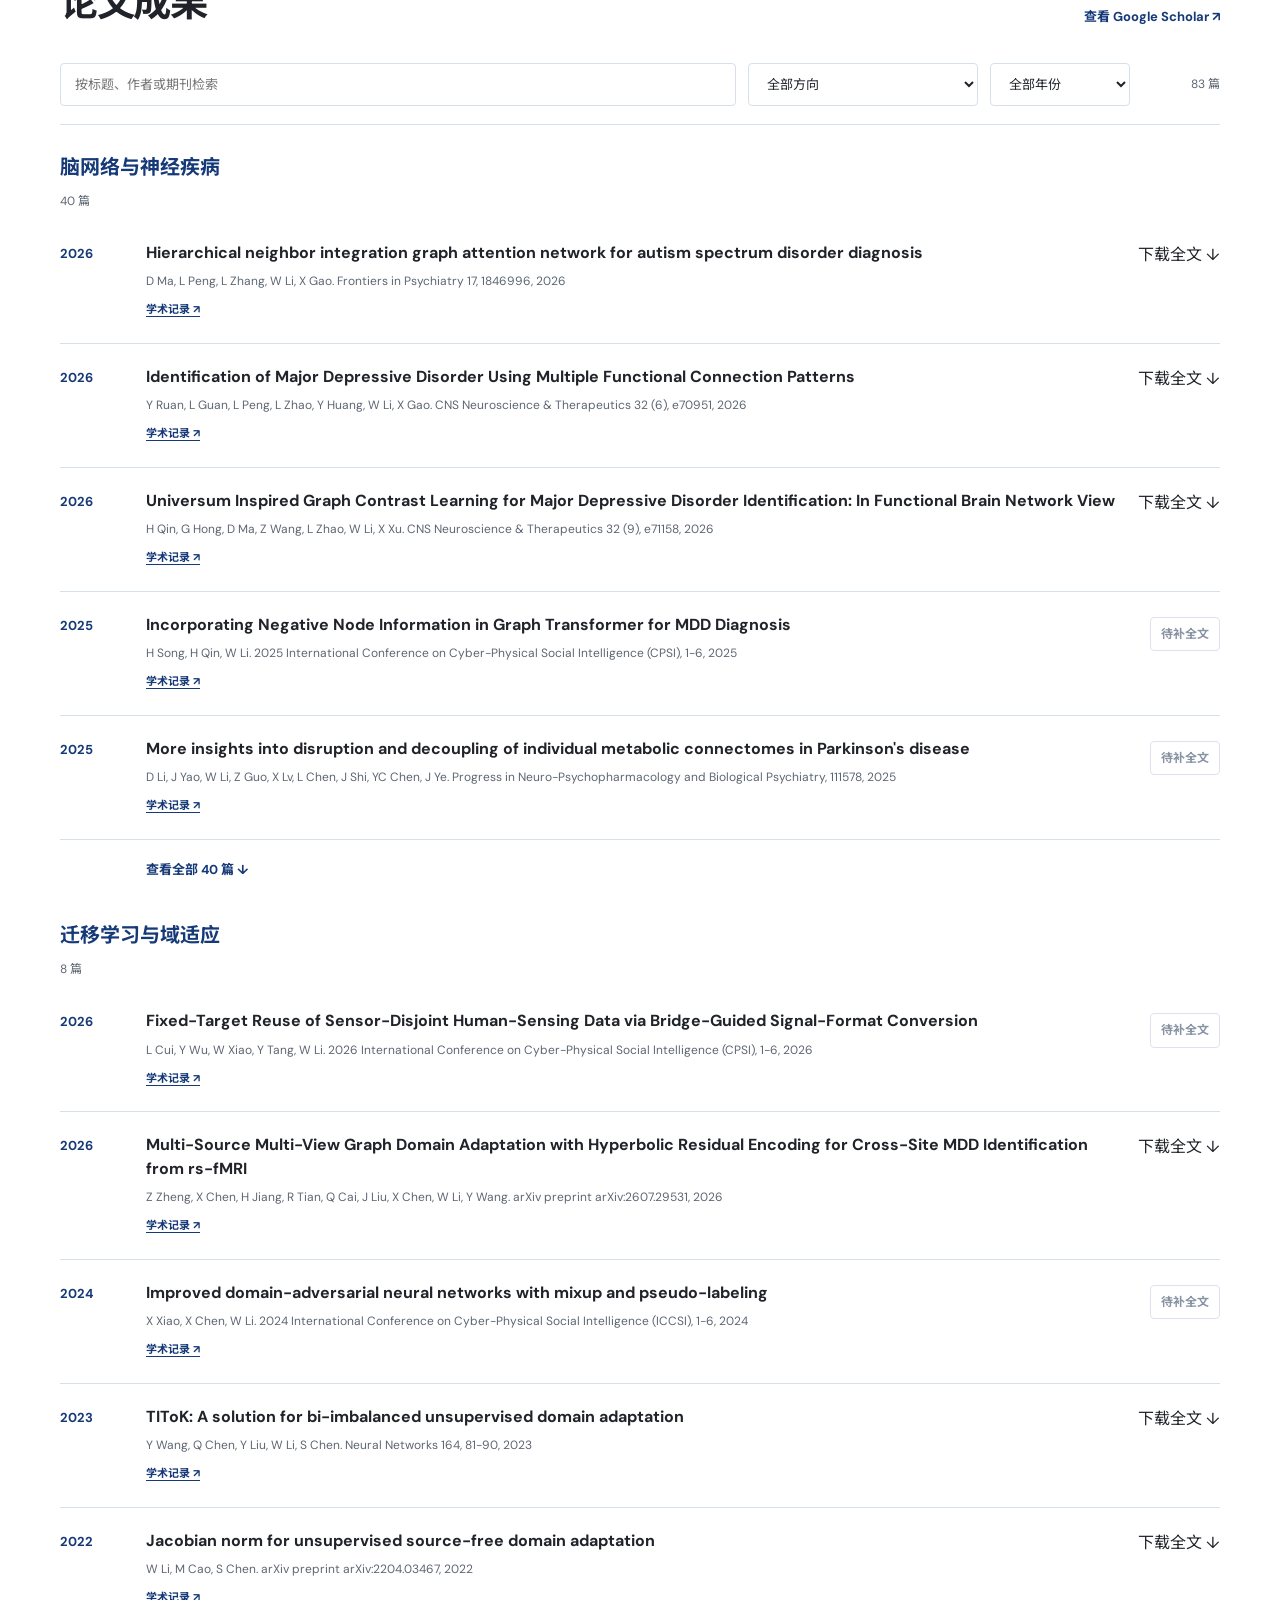
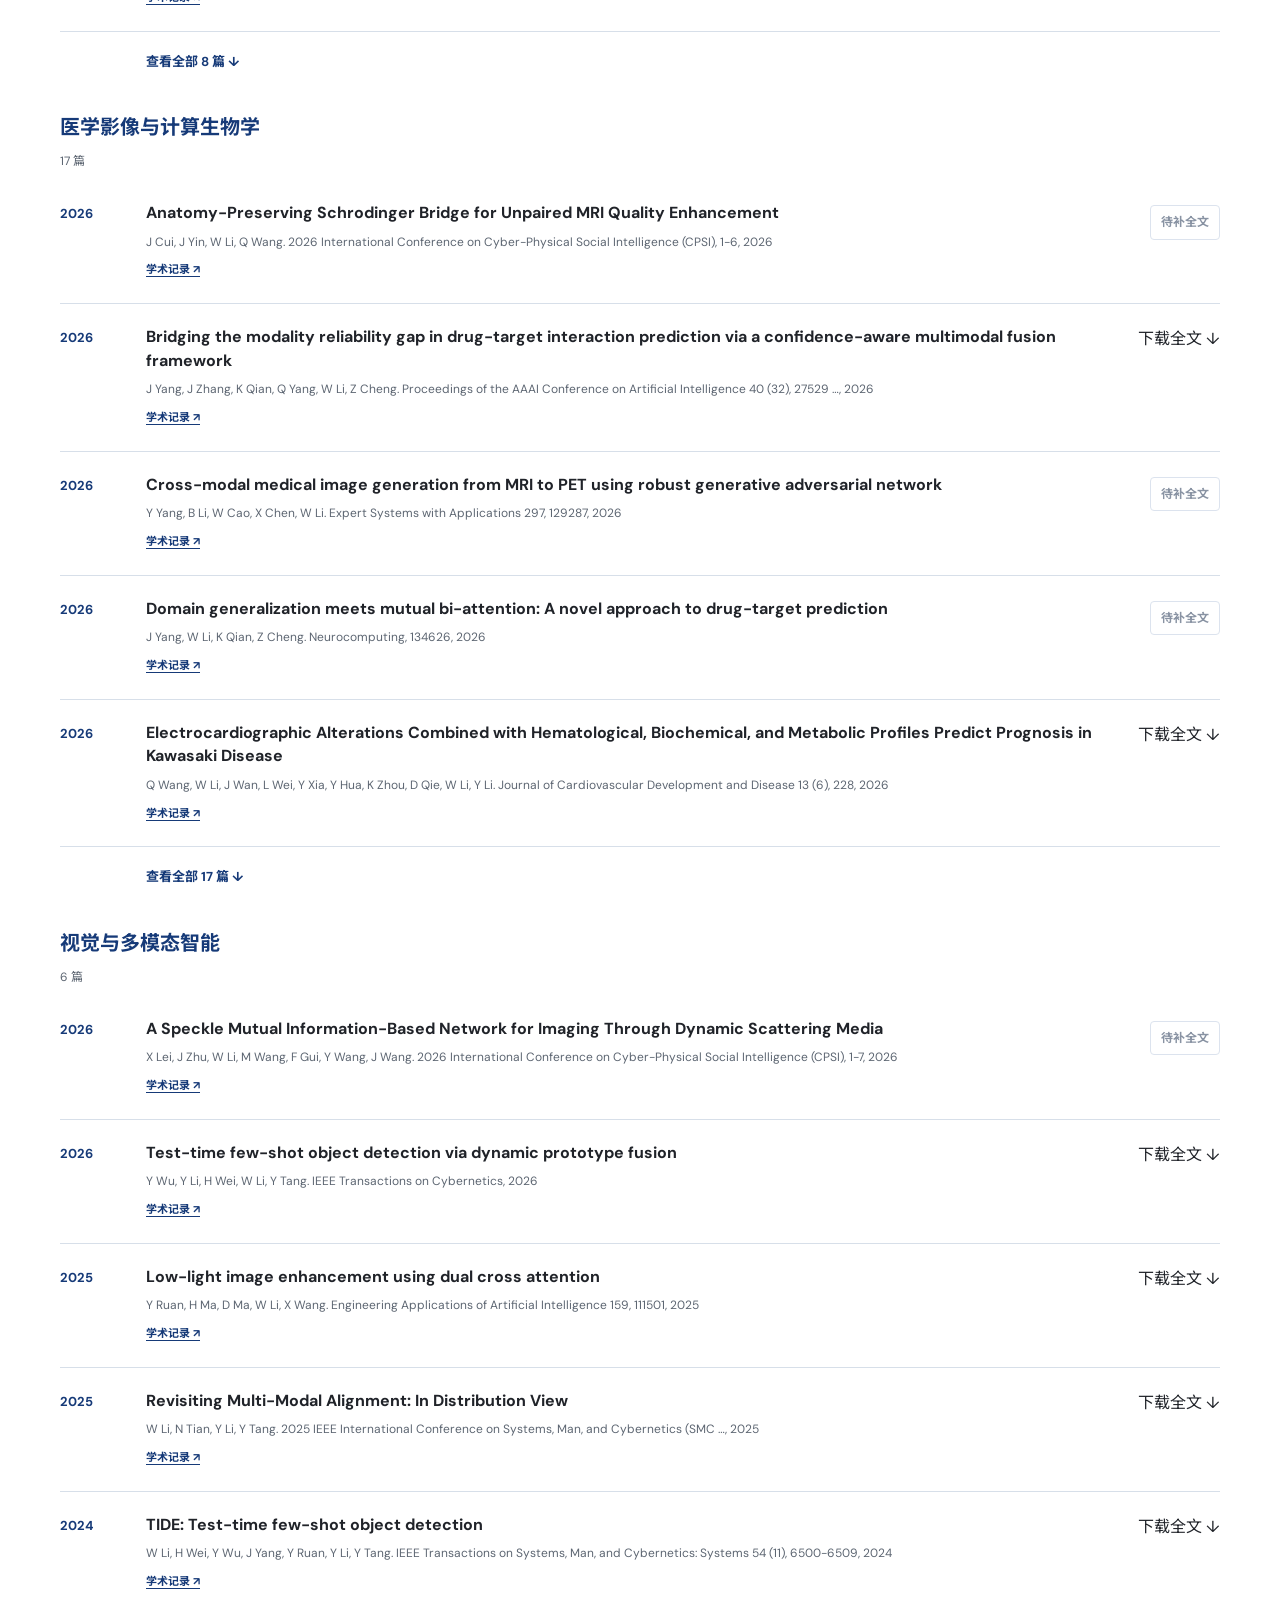
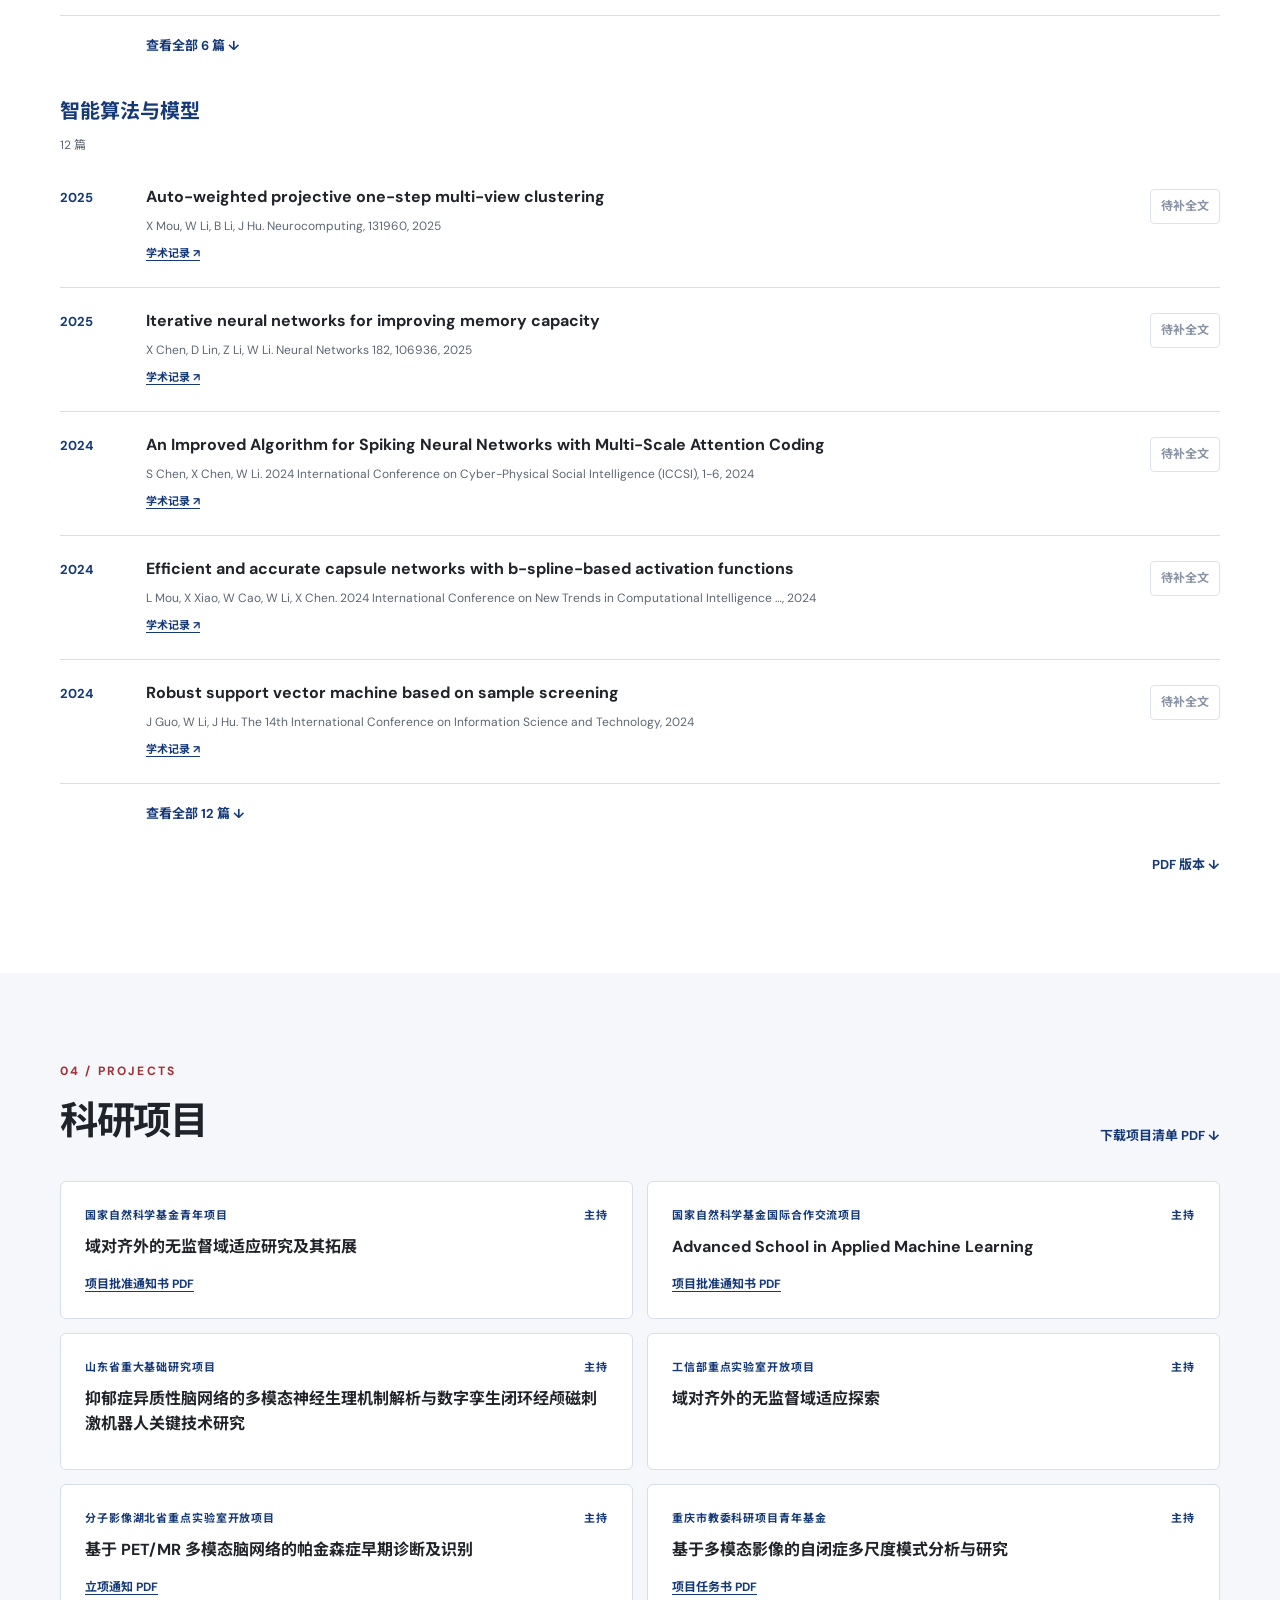
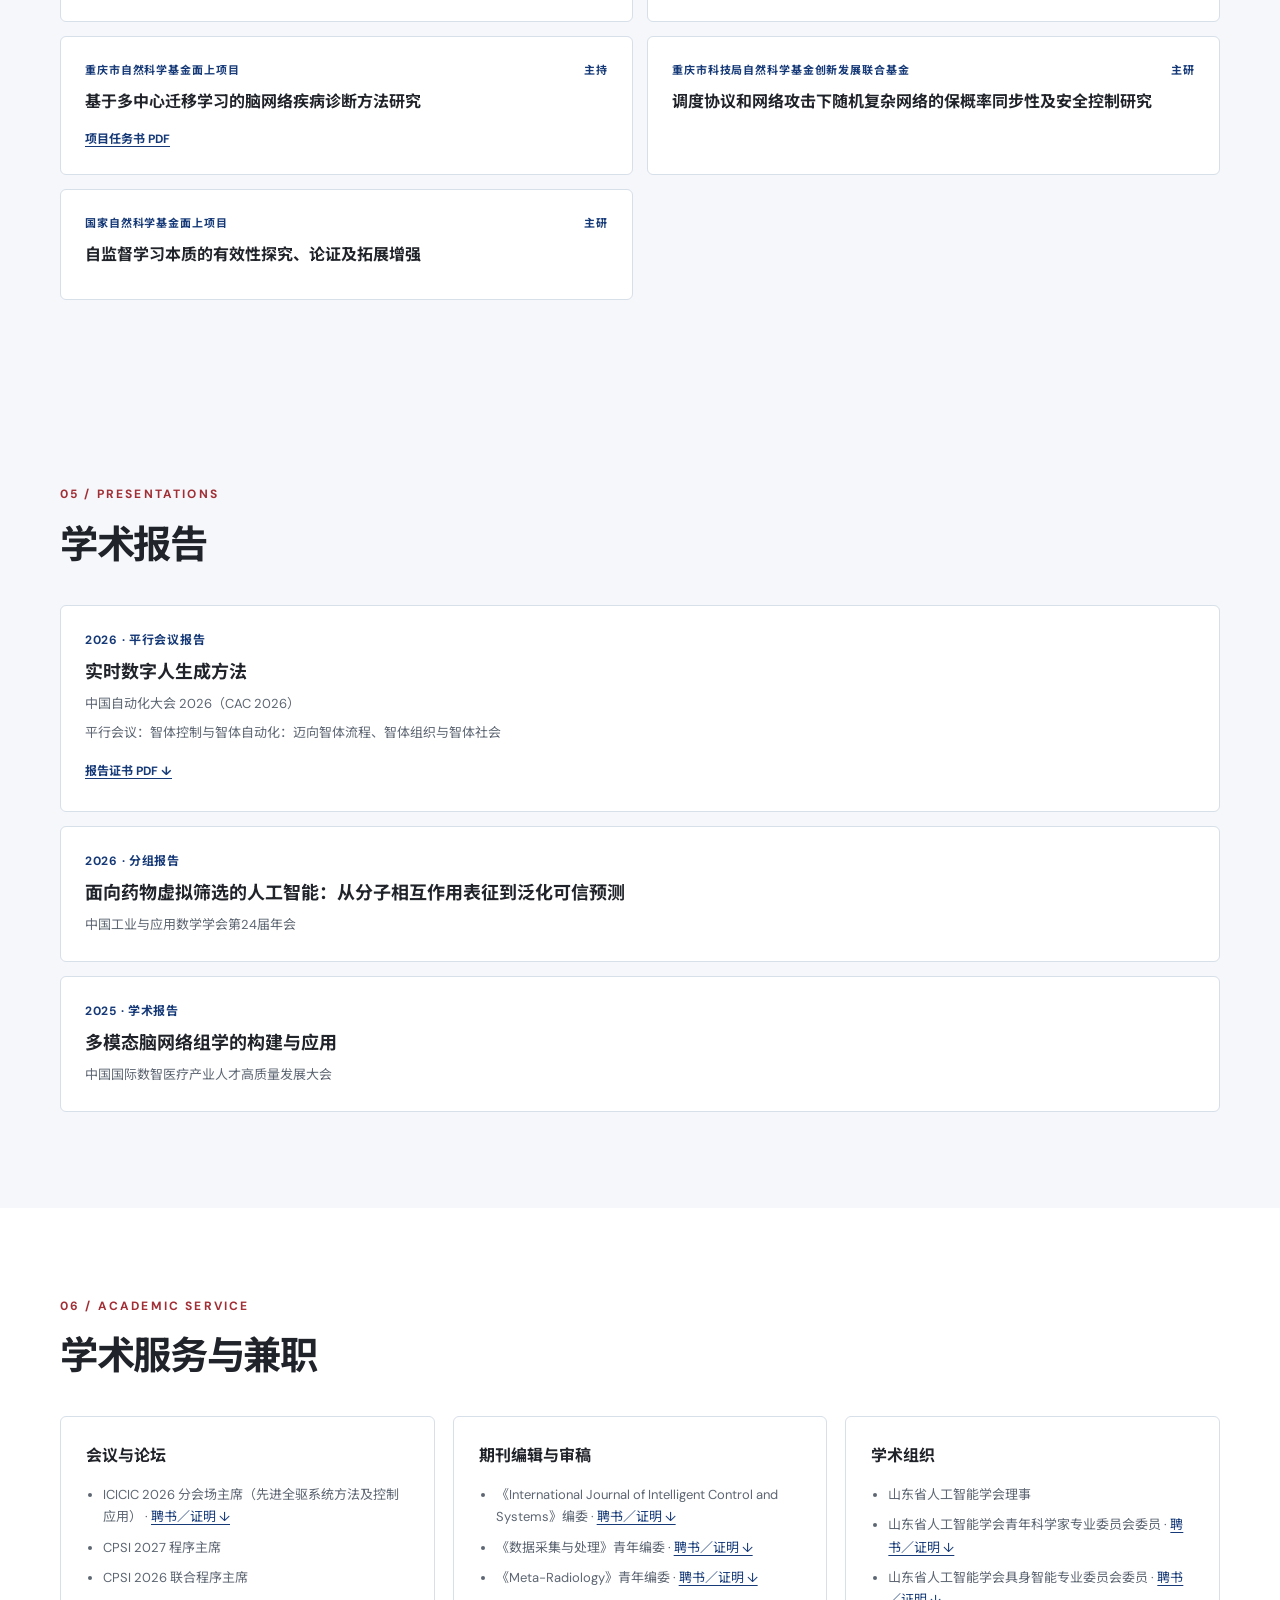
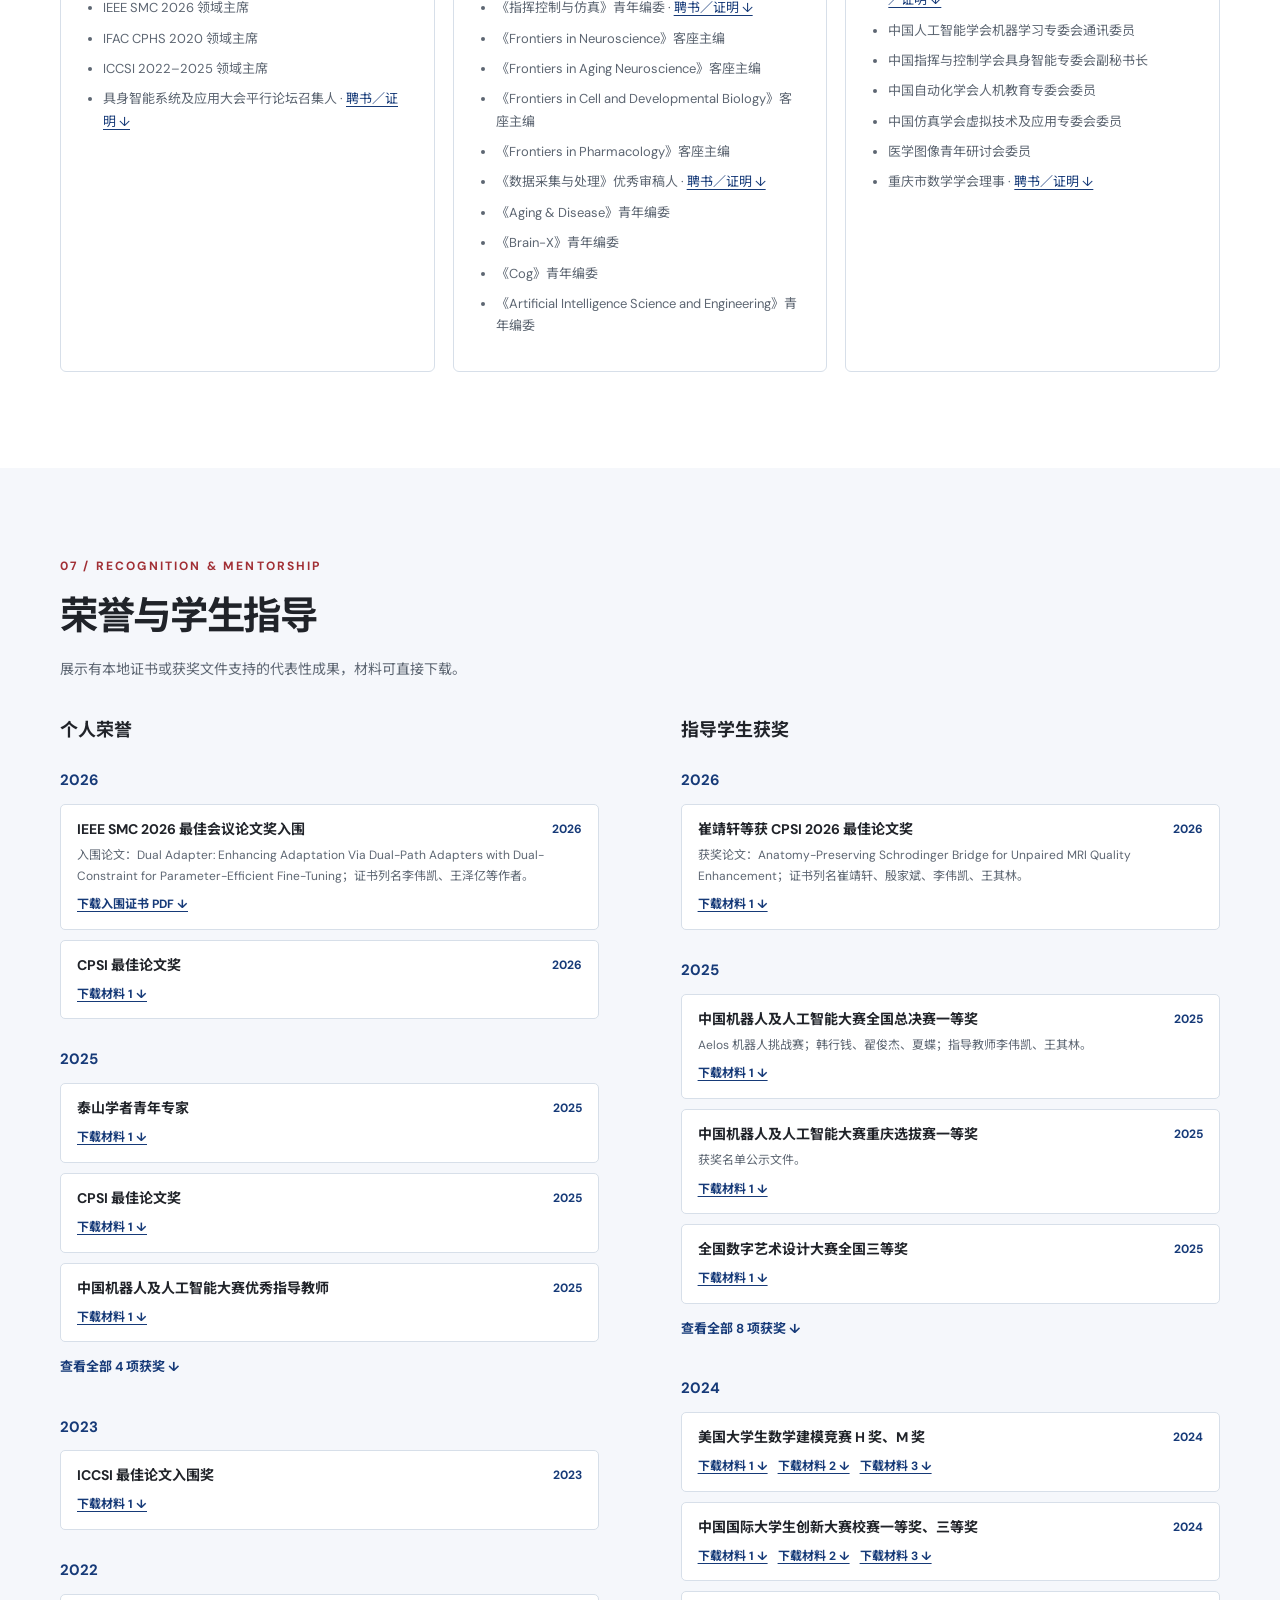
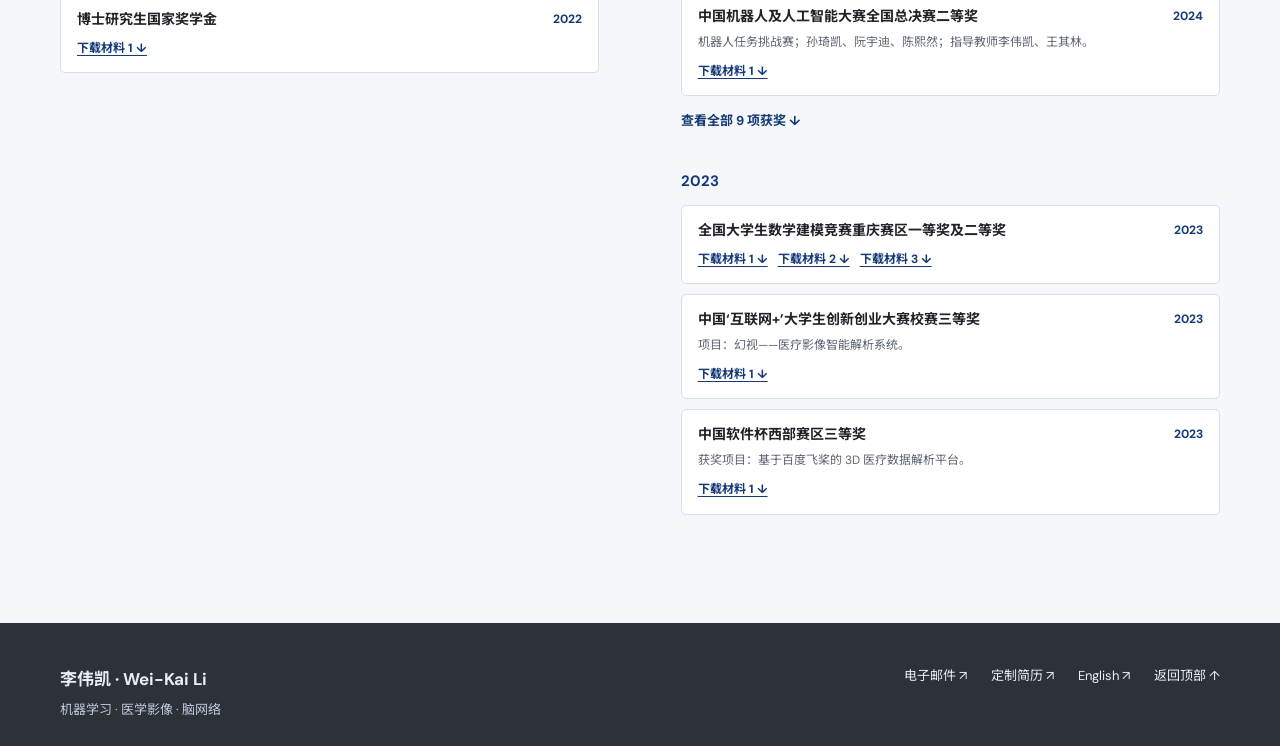
==== commit 40d2f175: "Add ICICIC 2026 session chair service and corrected certificate" ====
--- a/cn/index.html
+++ b/cn/index.html
@@ -61,6 +61,6 @@
   </main>
 
   <footer class="site-footer"><div class="shell footer-inner"><div><strong>李伟凯 · Wei-Kai Li</strong><p>机器学习 · 医学影像 · 脑网络</p></div><div><a href="mailto:leeweikai@sdjzu.edu.cn">电子邮件 ↗</a><a href="../cv-builder/?lang=zh">定制简历 ↗</a><a href="../">English ↗</a><a href="#top">返回顶部 ↑</a></div></div></footer>
-  <script src="../data.js?v=20261118b"></script><script src="../app.js?v=20261118a"></script>
+  <script src="../data.js?v=20261123a"></script><script src="../app.js?v=20261118a"></script>
 </body>
 </html>
